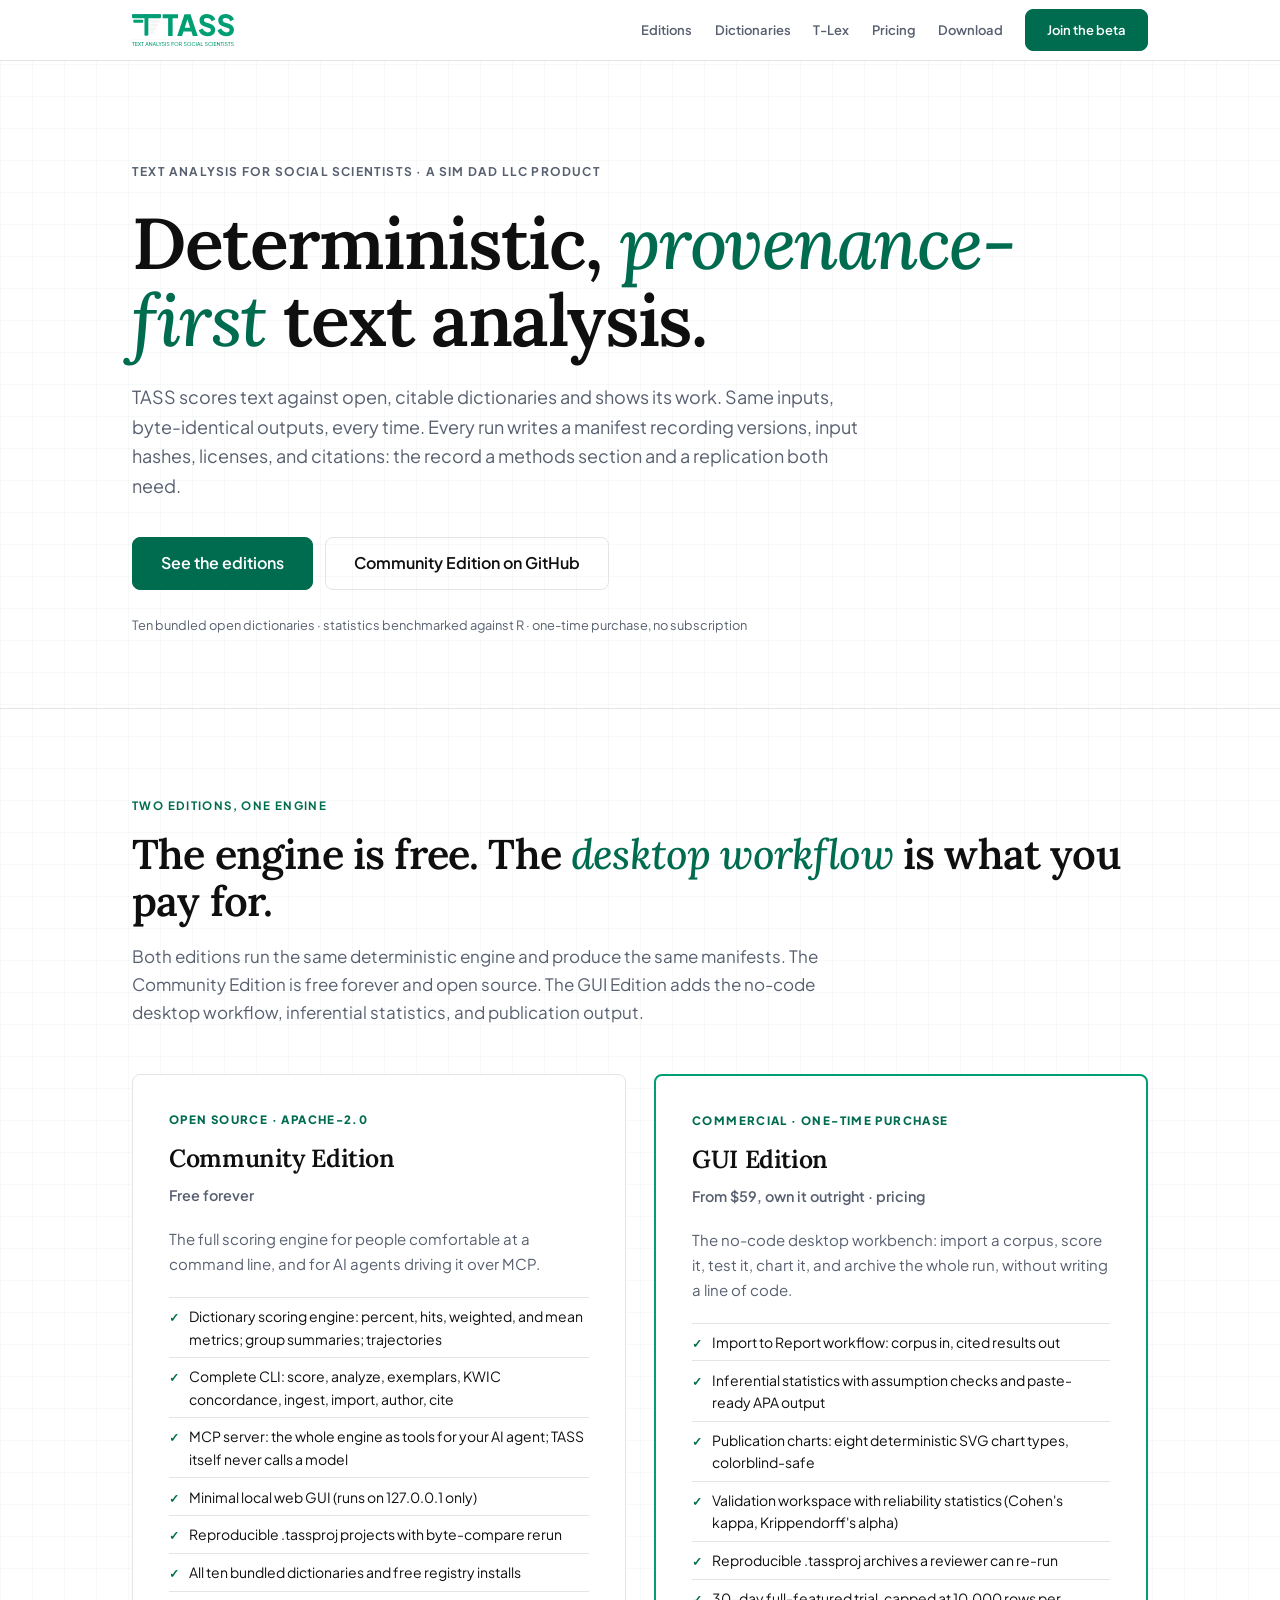
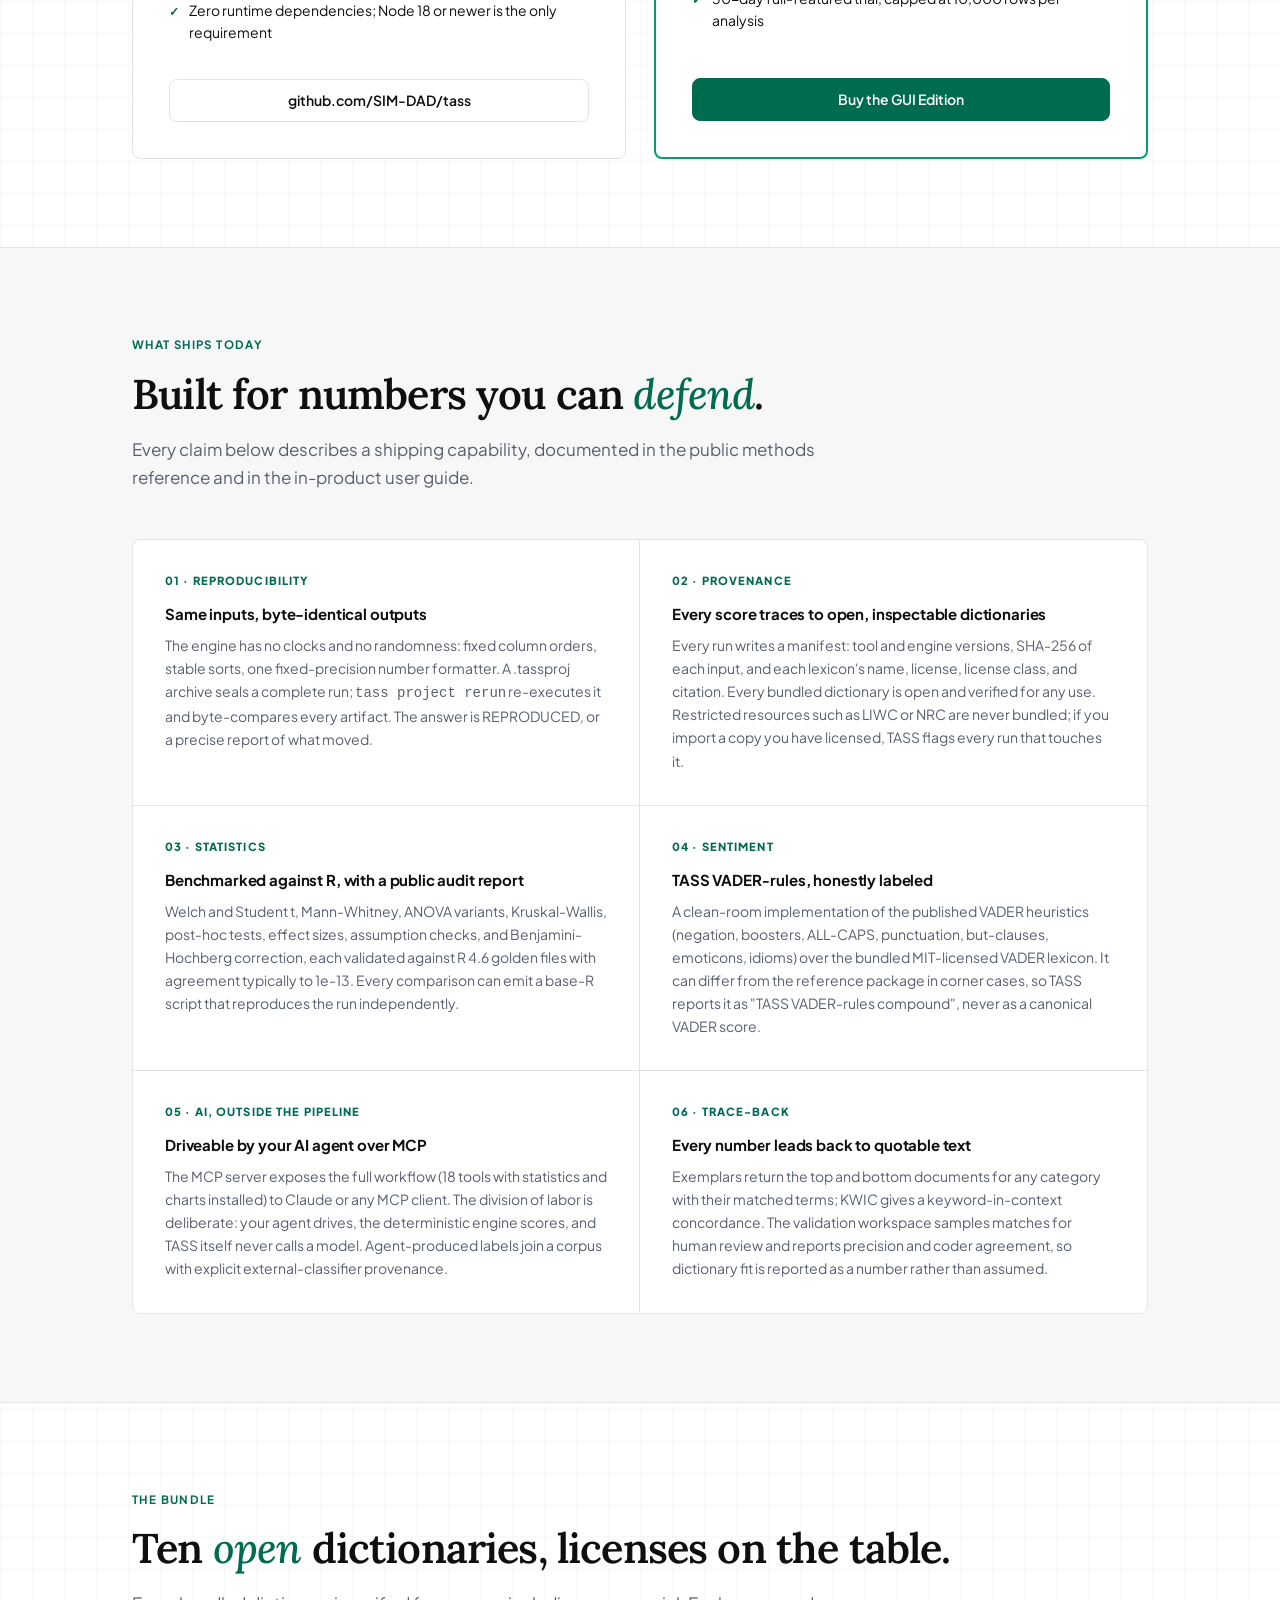
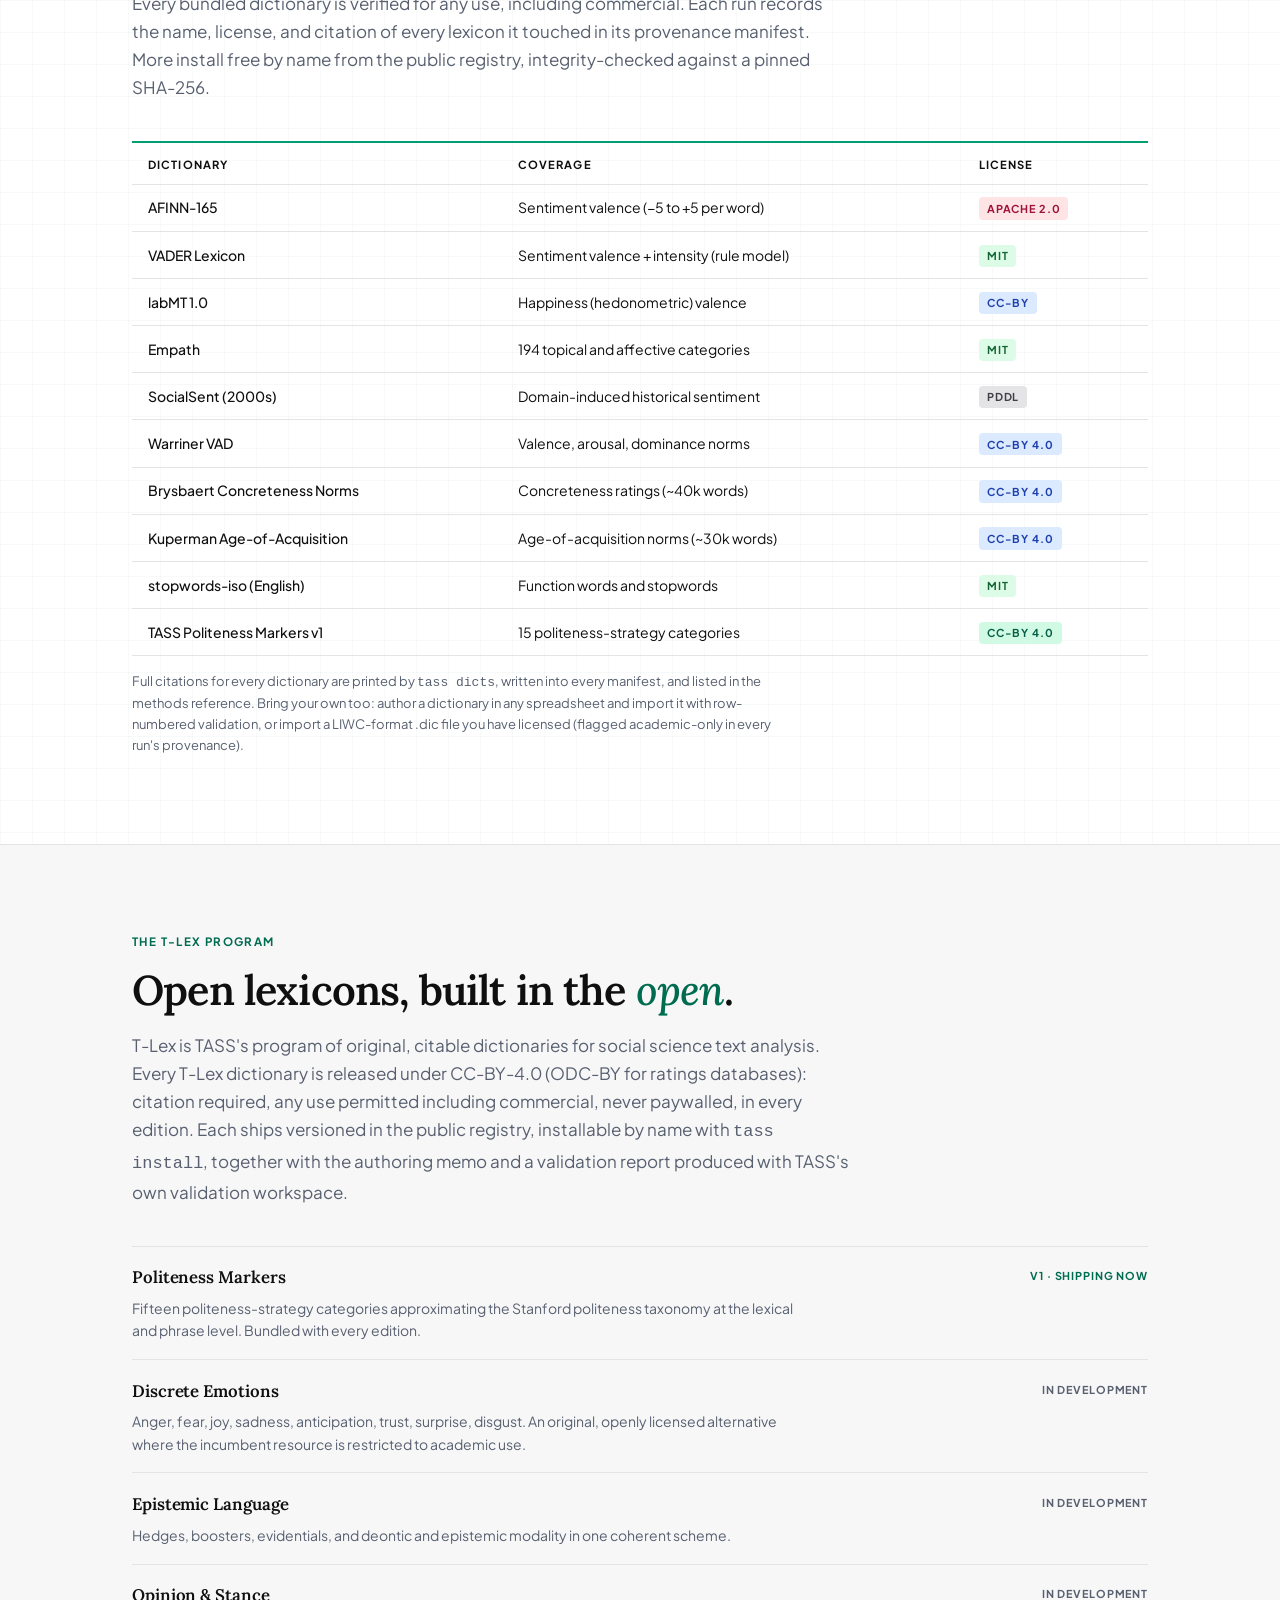
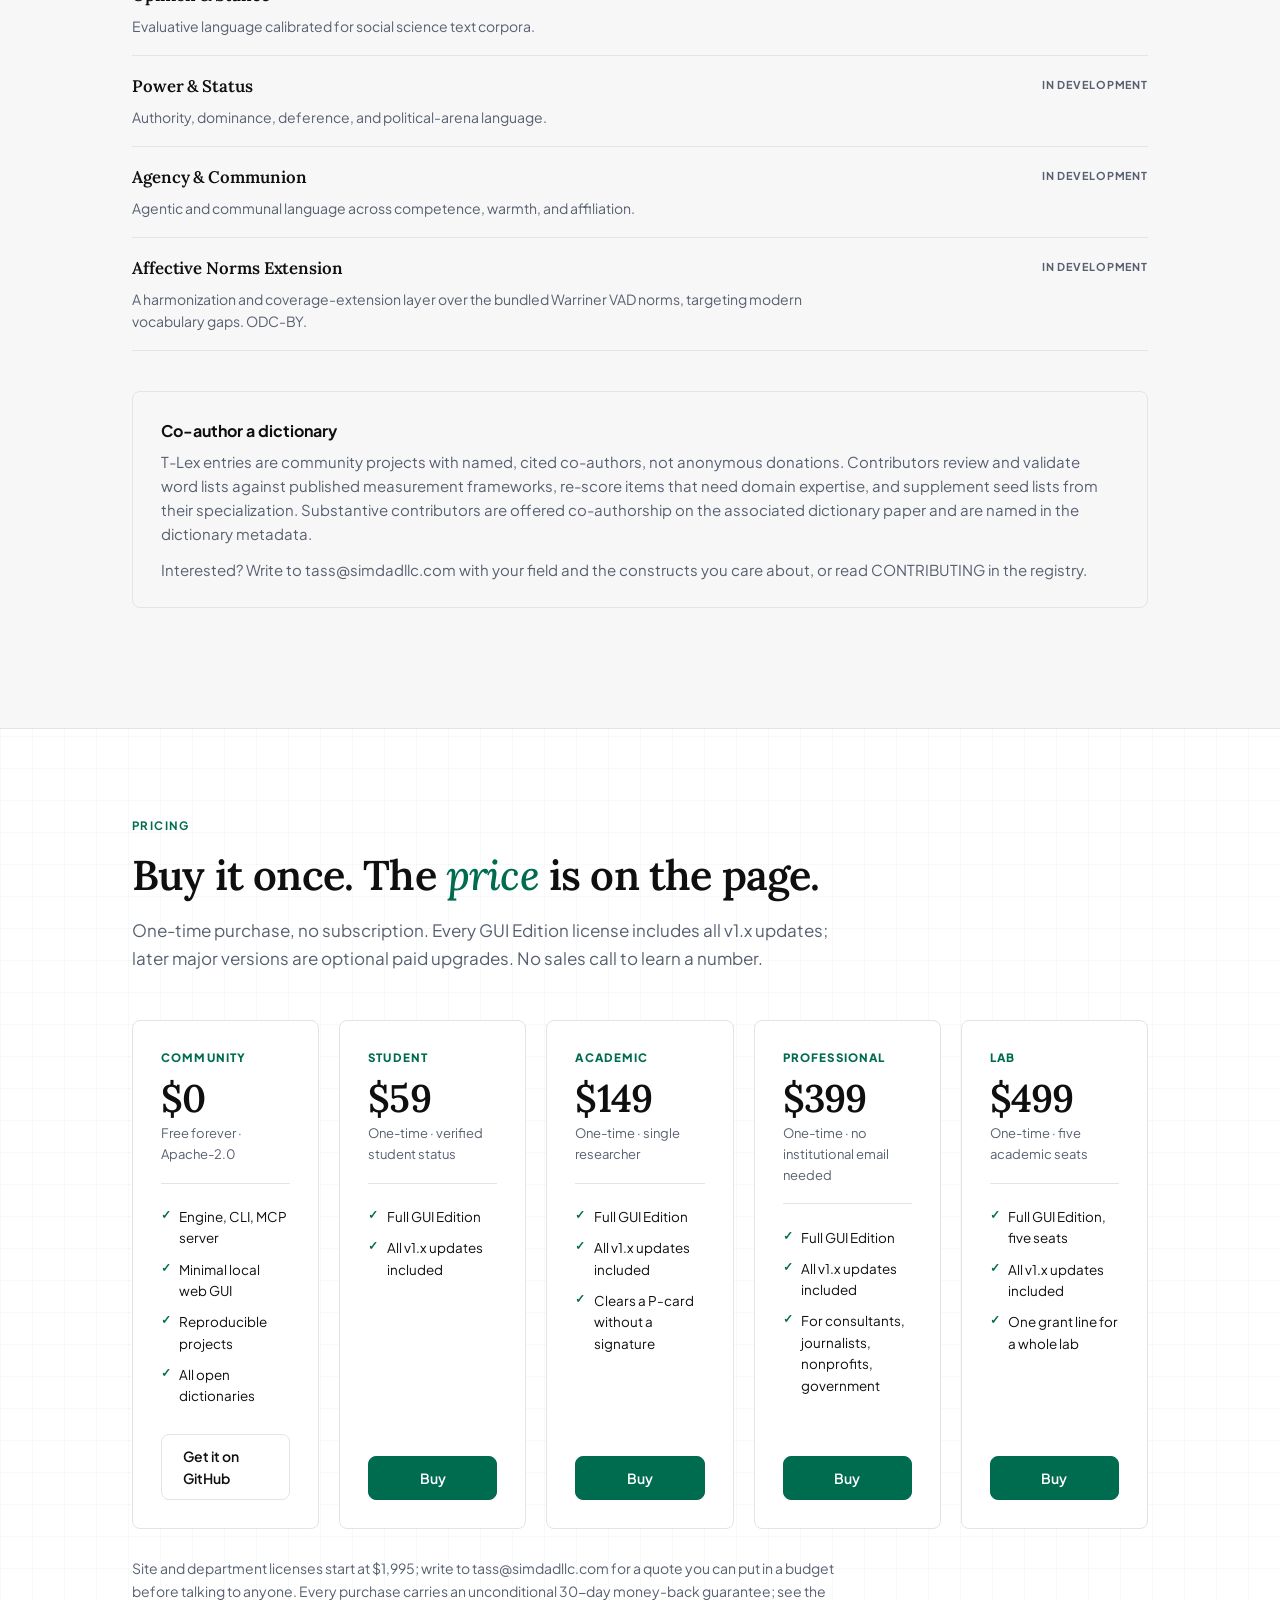
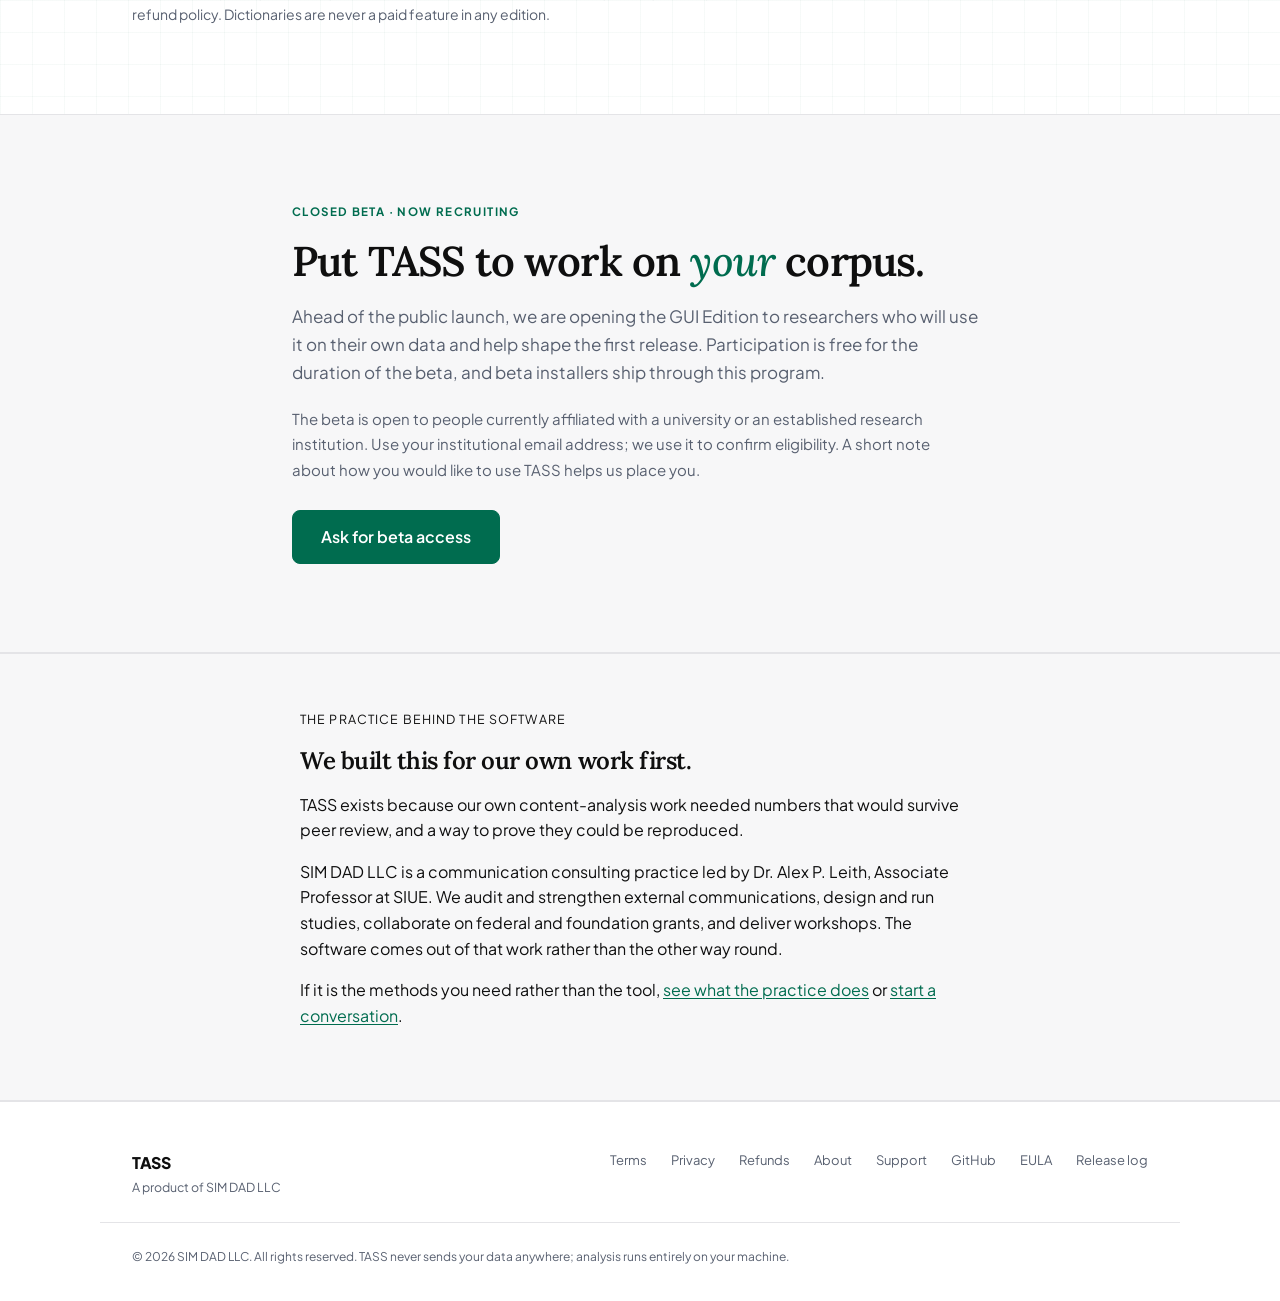
==== index.html @ 0c9df115 "Slop pass: index, about, download, support, site.css Pages touched: index.html, about.html, download" ====
<!DOCTYPE html>
<html lang="en">
<head>
  <meta charset="UTF-8">
  <meta name="viewport" content="width=device-width, initial-scale=1.0">
  <title>TASS · Deterministic text analysis for social scientists</title>
  <meta name="description" content="TASS is deterministic, provenance-first dictionary text analysis for social scientists. Free open-source Community Edition; buy-once GUI Edition with R-benchmarked statistics, publication charts, and reproducible projects.">
  <meta name="author" content="SIM DAD LLC">
  <meta name="theme-color" content="#009E73">
  <link rel="icon" type="image/svg+xml" href="/img/logo.svg">
  <link rel="canonical" href="https://usetass.app/">
  <meta property="og:title" content="TASS · Deterministic text analysis for social scientists">
  <meta property="og:description" content="Dictionary-based text analysis with open lexicons, provenance manifests, R-benchmarked statistics, and reproducible projects. Free Community Edition; buy-once GUI Edition.">
  <meta property="og:type" content="website">
  <meta property="og:image" content="https://usetass.app/img/social-share.png">
  <meta property="og:url" content="https://usetass.app">
  <meta name="twitter:card" content="summary_large_image">
  <meta name="twitter:title" content="TASS · Deterministic text analysis for social scientists">
  <meta name="twitter:description" content="Dictionary-based text analysis with open lexicons, provenance manifests, R-benchmarked statistics, and reproducible projects.">
  <meta name="twitter:image" content="https://usetass.app/img/social-share.png">
  <script type="application/ld+json">
  {
    "@context": "https://schema.org",
    "@type": "SoftwareApplication",
    "name": "TASS",
    "alternateName": "Text Analysis for Social Scientists",
    "description": "Deterministic, provenance-first dictionary-based text analysis. Open-source Community Edition (engine, CLI, MCP server); commercial GUI Edition with inferential statistics, publication charts, and reproducible projects.",
    "url": "https://usetass.app",
    "applicationCategory": "EducationalApplication",
    "operatingSystem": "Windows, macOS, Linux",
    "image": "https://usetass.app/img/social-share.png",
    "publisher": { "@type": "Organization", "name": "SIM DAD LLC", "url": "https://simdadllc.com" }
  }
  </script>
  <link rel="preconnect" href="https://fonts.googleapis.com">
  <link rel="preconnect" href="https://fonts.gstatic.com" crossorigin>
  <link href="https://fonts.googleapis.com/css2?family=Plus+Jakarta+Sans:ital,wght@0,400;0,500;0,600;0,700;0,800;1,400&family=Lora:ital,wght@0,400;0,500;0,600;0,700;1,400;1,500&display=swap" rel="stylesheet">
  <link rel="stylesheet" href="/css/site.css">
</head>
<body>

  <nav class="nav" aria-label="Main">
    <div class="nav-inner">
      <a href="/" class="nav-brand" aria-label="TASS home">
        <picture>
          <source srcset="/img/wordmark-F4F4F5.svg" media="(prefers-color-scheme: dark)">
          <img src="/img/wordmark-2E7D5E.svg" alt="TASS" class="nav-wordmark">
        </picture>
      </a>
      <div class="nav-links">
        <a href="#editions">Editions</a>
        <a href="#dictionaries">Dictionaries</a>
        <a href="#tlex">T-Lex</a>
        <a href="#pricing">Pricing</a>
        <a href="/download/">Download</a>
        <a href="#beta" class="btn btn-primary">Join the beta</a>
      </div>
    </div>
  </nav>

  <!-- HERO -->
  <header class="hero">
    <div class="container">
      <span class="hero-eyebrow">Text Analysis for Social Scientists · A SIM DAD LLC product</span>
      <h1>Deterministic, <span class="hero-accent">provenance-first</span> text analysis.</h1>
      <p class="hero-sub">TASS scores text against open, citable dictionaries and shows its work. Same inputs, byte-identical outputs, every time. Every run writes a manifest recording versions, input hashes, licenses, and citations: the record a methods section and a replication both need.</p>
      <div class="hero-actions">
        <a href="#editions" class="btn btn-primary btn-lg">See the editions</a>
        <a href="https://github.com/SIM-DAD/tass" class="btn btn-ghost btn-lg">Community Edition on GitHub</a>
      </div>
      <p class="hero-meta">Ten bundled open dictionaries · statistics benchmarked against R · one-time purchase, no subscription</p>
    </div>
  </header>

  <!-- EDITIONS -->
  <section class="section" id="editions" aria-labelledby="editions-h">
    <div class="container">
      <span class="eyebrow">Two editions, one engine</span>
      <h2 id="editions-h">The engine is free. The <em>desktop workflow</em> is what you pay for.</h2>
      <p class="section-sub">Both editions run the same deterministic engine and produce the same manifests. The Community Edition is free forever and open source. The GUI Edition adds the no-code desktop workflow, inferential statistics, and publication output.</p>

      <div class="editions-grid">
        <div class="edition-card">
          <span class="edition-kicker">Open source · Apache-2.0</span>
          <h3>Community Edition</h3>
          <p class="edition-price">Free forever</p>
          <p class="blurb">The full scoring engine for people comfortable at a command line, and for AI agents driving it over MCP.</p>
          <ul class="edition-list">
            <li>Dictionary scoring engine: percent, hits, weighted, and mean metrics; group summaries; trajectories</li>
            <li>Complete CLI: score, analyze, exemplars, KWIC concordance, ingest, import, author, cite</li>
            <li>MCP server: the whole engine as tools for your AI agent; TASS itself never calls a model</li>
            <li>Minimal local web GUI (runs on 127.0.0.1 only)</li>
            <li>Reproducible .tassproj projects with byte-compare rerun</li>
            <li>All ten bundled dictionaries and free registry installs</li>
            <li>Zero runtime dependencies; Node 18 or newer is the only requirement</li>
          </ul>
          <a href="https://github.com/SIM-DAD/tass" class="btn btn-ghost btn-full">github.com/SIM-DAD/tass</a>
        </div>

        <div class="edition-card featured">
          <span class="edition-kicker">Commercial · one-time purchase</span>
          <h3>GUI Edition</h3>
          <p class="edition-price">From $59, own it outright · <a href="#pricing">pricing</a></p>
          <p class="blurb">The no-code desktop workbench: import a corpus, score it, test it, chart it, and archive the whole run, without writing a line of code.</p>
          <ul class="edition-list">
            <li>Import to Report workflow: corpus in, cited results out</li>
            <li>Inferential statistics with assumption checks and paste-ready APA output</li>
            <li>Publication charts: eight deterministic SVG chart types, colorblind-safe</li>
            <li>Validation workspace with reliability statistics (Cohen's kappa, Krippendorff's alpha)</li>
            <li>Reproducible .tassproj archives a reviewer can re-run</li>
            <li>30-day full-featured trial, capped at 10,000 rows per analysis</li>
          </ul>
          <a href="/buy/" class="btn btn-primary btn-full">Buy the GUI Edition</a>
        </div>
      </div>
    </div>
  </section>

  <!-- WHAT SHIPS -->
  <section class="section section-alt" aria-labelledby="features-h">
    <div class="container">
      <span class="eyebrow">What ships today</span>
      <h2 id="features-h">Built for numbers you can <em>defend</em>.</h2>
      <p class="section-sub">Every claim below describes a shipping capability, documented in the public <a href="https://github.com/SIM-DAD/tass/blob/main/docs/METHODS.md">methods reference</a> and in the in-product user guide.</p>

      <div class="features-grid">
        <div class="feature-cell">
          <div class="feature-num">01 · Reproducibility</div>
          <h3>Same inputs, byte-identical outputs</h3>
          <p>The engine has no clocks and no randomness: fixed column orders, stable sorts, one fixed-precision number formatter. A .tassproj archive seals a complete run; <code>tass project rerun</code> re-executes it and byte-compares every artifact. The answer is REPRODUCED, or a precise report of what moved.</p>
        </div>
        <div class="feature-cell">
          <div class="feature-num">02 · Provenance</div>
          <h3>Every score traces to open, inspectable dictionaries</h3>
          <p>Every run writes a manifest: tool and engine versions, SHA-256 of each input, and each lexicon's name, license, license class, and citation. Every bundled dictionary is open and verified for any use. Restricted resources such as LIWC or NRC are never bundled; if you import a copy you have licensed, TASS flags every run that touches it.</p>
        </div>
        <div class="feature-cell">
          <div class="feature-num">03 · Statistics</div>
          <h3>Benchmarked against R, with a public audit report</h3>
          <p>Welch and Student t, Mann-Whitney, ANOVA variants, Kruskal-Wallis, post-hoc tests, effect sizes, assumption checks, and Benjamini-Hochberg correction, each validated against R 4.6 golden files with agreement typically to 1e-13. Every comparison can emit a base-R script that reproduces the run independently.</p>
        </div>
        <div class="feature-cell">
          <div class="feature-num">04 · Sentiment</div>
          <h3>TASS VADER-rules, honestly labeled</h3>
          <p>A clean-room implementation of the published VADER heuristics (negation, boosters, ALL-CAPS, punctuation, but-clauses, emoticons, idioms) over the bundled MIT-licensed VADER lexicon. It can differ from the reference package in corner cases, so TASS reports it as "TASS VADER-rules compound", never as a canonical VADER score.</p>
        </div>
        <div class="feature-cell">
          <div class="feature-num">05 · AI, outside the pipeline</div>
          <h3>Driveable by your AI agent over MCP</h3>
          <p>The MCP server exposes the full workflow (18 tools with statistics and charts installed) to Claude or any MCP client. The division of labor is deliberate: your agent drives, the deterministic engine scores, and TASS itself never calls a model. Agent-produced labels join a corpus with explicit external-classifier provenance.</p>
        </div>
        <div class="feature-cell">
          <div class="feature-num">06 · Trace-back</div>
          <h3>Every number leads back to quotable text</h3>
          <p>Exemplars return the top and bottom documents for any category with their matched terms; KWIC gives a keyword-in-context concordance. The validation workspace samples matches for human review and reports precision and coder agreement, so dictionary fit is reported as a number rather than assumed.</p>
        </div>
      </div>
    </div>
  </section>

  <!-- DICTIONARIES -->
  <section class="section" id="dictionaries" aria-labelledby="dict-h">
    <div class="container">
      <span class="eyebrow">The bundle</span>
      <h2 id="dict-h">Ten <em>open</em> dictionaries, licenses on the table.</h2>
      <p class="section-sub">Every bundled dictionary is verified for any use, including commercial. Each run records the name, license, and citation of every lexicon it touched in its provenance manifest. More install free by name from the <a href="https://github.com/SIM-DAD/tass-lexicons">public registry</a>, integrity-checked against a pinned SHA-256.</p>

      <div class="table-wrap" tabindex="0">
        <table class="data-table">
          <caption class="visually-hidden" style="position:absolute;left:-9999px;">Dictionaries bundled with TASS, with coverage and license</caption>
          <thead>
            <tr>
              <th scope="col">Dictionary</th>
              <th scope="col">Coverage</th>
              <th scope="col">License</th>
            </tr>
          </thead>
          <tbody>
            <tr><td>AFINN-165</td><td>Sentiment valence (&minus;5 to +5 per word)</td><td><span class="license-badge license-apache">Apache 2.0</span></td></tr>
            <tr><td>VADER Lexicon</td><td>Sentiment valence + intensity (rule model)</td><td><span class="license-badge license-mit">MIT</span></td></tr>
            <tr><td>labMT 1.0</td><td>Happiness (hedonometric) valence</td><td><span class="license-badge license-ccby">CC-BY</span></td></tr>
            <tr><td>Empath</td><td>194 topical and affective categories</td><td><span class="license-badge license-mit">MIT</span></td></tr>
            <tr><td>SocialSent (2000s)</td><td>Domain-induced historical sentiment</td><td><span class="license-badge license-pddl">PDDL</span></td></tr>
            <tr><td>Warriner VAD</td><td>Valence, arousal, dominance norms</td><td><span class="license-badge license-ccby">CC-BY 4.0</span></td></tr>
            <tr><td>Brysbaert Concreteness Norms</td><td>Concreteness ratings (~40k words)</td><td><span class="license-badge license-ccby">CC-BY 4.0</span></td></tr>
            <tr><td>Kuperman Age-of-Acquisition</td><td>Age-of-acquisition norms (~30k words)</td><td><span class="license-badge license-ccby">CC-BY 4.0</span></td></tr>
            <tr><td>stopwords-iso (English)</td><td>Function words and stopwords</td><td><span class="license-badge license-mit">MIT</span></td></tr>
            <tr><td>TASS Politeness Markers v1</td><td>15 politeness-strategy categories</td><td><span class="license-badge license-tass">CC-BY 4.0</span></td></tr>
          </tbody>
        </table>
      </div>
      <p class="table-note">Full citations for every dictionary are printed by <code>tass dicts</code>, written into every manifest, and listed in the <a href="https://github.com/SIM-DAD/tass/blob/main/docs/METHODS.md">methods reference</a>. Bring your own too: author a dictionary in any spreadsheet and import it with row-numbered validation, or import a LIWC-format .dic file you have licensed (flagged academic-only in every run's provenance).</p>
    </div>
  </section>

  <!-- T-LEX -->
  <section class="section section-alt" id="tlex" aria-labelledby="tlex-h">
    <div class="container">
      <span class="eyebrow">The T-Lex program</span>
      <h2 id="tlex-h">Open lexicons, built in the <em>open</em>.</h2>
      <p class="section-sub">T-Lex is TASS's program of original, citable dictionaries for social science text analysis. Every T-Lex dictionary is released under CC-BY-4.0 (ODC-BY for ratings databases): citation required, any use permitted including commercial, never paywalled, in every edition. Each ships versioned in the public registry, installable by name with <code>tass install</code>, together with the authoring memo and a validation report produced with TASS's own validation workspace.</p>

      <div class="tlex-list">
        <div class="tlex-item">
          <span class="tlex-name">Politeness Markers</span>
          <span class="tlex-status shipping">v1 · shipping now</span>
          <p class="tlex-desc">Fifteen politeness-strategy categories approximating the Stanford politeness taxonomy at the lexical and phrase level. Bundled with every edition.</p>
        </div>
        <div class="tlex-item">
          <span class="tlex-name">Discrete Emotions</span>
          <span class="tlex-status">In development</span>
          <p class="tlex-desc">Anger, fear, joy, sadness, anticipation, trust, surprise, disgust. An original, openly licensed alternative where the incumbent resource is restricted to academic use.</p>
        </div>
        <div class="tlex-item">
          <span class="tlex-name">Epistemic Language</span>
          <span class="tlex-status">In development</span>
          <p class="tlex-desc">Hedges, boosters, evidentials, and deontic and epistemic modality in one coherent scheme.</p>
        </div>
        <div class="tlex-item">
          <span class="tlex-name">Opinion &amp; Stance</span>
          <span class="tlex-status">In development</span>
          <p class="tlex-desc">Evaluative language calibrated for social science text corpora.</p>
        </div>
        <div class="tlex-item">
          <span class="tlex-name">Power &amp; Status</span>
          <span class="tlex-status">In development</span>
          <p class="tlex-desc">Authority, dominance, deference, and political-arena language.</p>
        </div>
        <div class="tlex-item">
          <span class="tlex-name">Agency &amp; Communion</span>
          <span class="tlex-status">In development</span>
          <p class="tlex-desc">Agentic and communal language across competence, warmth, and affiliation.</p>
        </div>
        <div class="tlex-item">
          <span class="tlex-name">Affective Norms Extension</span>
          <span class="tlex-status">In development</span>
          <p class="tlex-desc">A harmonization and coverage-extension layer over the bundled Warriner VAD norms, targeting modern vocabulary gaps. ODC-BY.</p>
        </div>
      </div>

      <div class="callout" style="margin-top:2.5rem;">
        <h3>Co-author a dictionary</h3>
        <p>T-Lex entries are community projects with named, cited co-authors, not anonymous donations. Contributors review and validate word lists against published measurement frameworks, re-score items that need domain expertise, and supplement seed lists from their specialization. Substantive contributors are offered co-authorship on the associated dictionary paper and are named in the dictionary metadata.</p>
        <p>Interested? Write to <a href="mailto:tass@simdadllc.com?subject=T-Lex%20collaboration">tass@simdadllc.com</a> with your field and the constructs you care about, or read <a href="https://github.com/SIM-DAD/tass-lexicons">CONTRIBUTING in the registry</a>.</p>
      </div>
    </div>
  </section>

  <!-- PRICING -->
  <section class="section" id="pricing" aria-labelledby="pricing-h">
    <div class="container">
      <span class="eyebrow">Pricing</span>
      <h2 id="pricing-h">Buy it once. The <em>price</em> is on the page.</h2>
      <p class="section-sub">One-time purchase, no subscription. Every GUI Edition license includes all v1.x updates; later major versions are optional paid upgrades. No sales call to learn a number.</p>

      <div class="pricing-grid">
        <div class="pricing-card">
          <div class="tier">Community</div>
          <div class="price">$0</div>
          <div class="meta">Free forever · Apache-2.0</div>
          <ul>
            <li>Engine, CLI, MCP server</li>
            <li>Minimal local web GUI</li>
            <li>Reproducible projects</li>
            <li>All open dictionaries</li>
          </ul>
          <a href="https://github.com/SIM-DAD/tass" class="btn btn-ghost btn-full">Get it on GitHub</a>
        </div>
        <div class="pricing-card">
          <div class="tier">Student</div>
          <div class="price">$59</div>
          <div class="meta">One-time · verified student status</div>
          <ul>
            <li>Full GUI Edition</li>
            <li>All v1.x updates included</li>
          </ul>
          <a href="/buy/" class="btn btn-primary btn-full">Buy</a>
        </div>
        <div class="pricing-card">
          <div class="tier">Academic</div>
          <div class="price">$149</div>
          <div class="meta">One-time · single researcher</div>
          <ul>
            <li>Full GUI Edition</li>
            <li>All v1.x updates included</li>
            <li>Clears a P-card without a signature</li>
          </ul>
          <a href="/buy/" class="btn btn-primary btn-full">Buy</a>
        </div>
        <div class="pricing-card">
          <div class="tier">Professional</div>
          <div class="price">$399</div>
          <div class="meta">One-time · no institutional email needed</div>
          <ul>
            <li>Full GUI Edition</li>
            <li>All v1.x updates included</li>
            <li>For consultants, journalists, nonprofits, government</li>
          </ul>
          <a href="/buy/" class="btn btn-primary btn-full">Buy</a>
        </div>
        <div class="pricing-card">
          <div class="tier">Lab</div>
          <div class="price">$499</div>
          <div class="meta">One-time · five academic seats</div>
          <ul>
            <li>Full GUI Edition, five seats</li>
            <li>All v1.x updates included</li>
            <li>One grant line for a whole lab</li>
          </ul>
          <a href="/buy/" class="btn btn-primary btn-full">Buy</a>
        </div>
      </div>

      <p class="pricing-fine">Site and department licenses start at $1,995; write to <a href="mailto:tass@simdadllc.com?subject=TASS%20site%20license">tass@simdadllc.com</a> for a quote you can put in a budget before talking to anyone. Every purchase carries an unconditional 30-day money-back guarantee; see the <a href="/refunds.html">refund policy</a>. Dictionaries are never a paid feature in any edition.</p>
    </div>
  </section>

  <!-- BETA -->
  <section class="section section-alt" id="beta" aria-labelledby="beta-h">
    <div class="container-narrow">
      <span class="eyebrow">Closed beta · now recruiting</span>
      <h2 id="beta-h">Put TASS to work on <em>your</em> corpus.</h2>
      <p class="section-sub" style="margin-bottom:1.25rem;">Ahead of the public launch, we are opening the GUI Edition to researchers who will use it on their own data and help shape the first release. Participation is free for the duration of the beta, and beta installers ship through this program.</p>
      <p style="font-size:0.9375rem;color:var(--muted);line-height:1.7;max-width:62ch;margin-bottom:1.75rem;">The beta is open to people currently affiliated with a university or an established research institution. Use your institutional email address; we use it to confirm eligibility. A short note about how you would like to use TASS helps us place you.</p>
      <a class="btn btn-primary btn-lg" href="/beta/">Ask for beta access</a>
    </div>
  </section>

  <!-- FOOTER -->
  
  <!-- The practice behind the product. -->
  <section class="practice" aria-labelledby="practice-h">
    <div class="practice-inner">
      <p class="practice-eyebrow">The practice behind the software</p>
      <h2 id="practice-h">We built this for our own work first.</h2>
      <p>TASS exists because our own content-analysis work needed numbers that would survive peer review, and a way to prove they could be reproduced.</p>
      <p>SIM DAD LLC is a communication consulting practice led by Dr. Alex P. Leith,
         Associate Professor at SIUE. We audit and strengthen external communications,
         design and run studies, collaborate on federal and foundation grants, and
         deliver workshops. The software comes out of that work rather than the other
         way round.</p>
      <p class="practice-cta">
        If it is the methods you need rather than the tool,
        <a href="https://simdadllc.com#services">see what the practice does</a>
        or <a href="mailto:hello@simdadllc.com">start a conversation</a>.
      </p>
    </div>
  </section>

<footer class="footer">
    <div class="footer-inner">
      <div>
        <div class="footer-brand">TASS</div>
        <div class="footer-sub">A product of SIM DAD LLC</div>
      </div>
      <nav class="footer-links" aria-label="Footer">
        <a href="/terms.html">Terms</a>
        <a href="/privacy.html">Privacy</a>
        <a href="/refunds.html">Refunds</a>
        <a href="/about.html">About</a>
        <a href="/support/">Support</a>
        <a href="https://github.com/SIM-DAD/tass">GitHub</a>
        <a href="/eula.html">EULA</a>
        <a href="/changelog.html">Release log</a>
      </nav>
    </div>
    <p class="footer-copy">&copy; 2026 SIM DAD LLC. All rights reserved. TASS never sends your data anywhere; analysis runs entirely on your machine.</p>
  </footer>

  <!-- First-party, cookie-free page counter (aggregate daily counts only; no cookies, no IP stored, honors Do Not Track) -->
  <script>
    (function () {
      try {
        if (navigator.doNotTrack === "1" || window.doNotTrack === "1") return;
        if (!navigator.sendBeacon) return;
        navigator.sendBeacon("https://simdad-hits.ap-493.workers.dev/hit",
          JSON.stringify({ site: "tass", path: location.pathname }));
      } catch (e) {}
    })();
  </script>
</body>
</html>
---- css/site.css ----
/* TASS site stylesheet (2026-07 rewrite). Shared by every page. */

*, *::before, *::after { box-sizing: border-box; margin: 0; padding: 0; }

/* ── TOKENS ─────────────────────────────────────────────────────── */
:root {
  --accent:      #009E73;  /* brand green: large display text, borders, decoration */
  --accent-ink:  #006C4F;  /* accent for small text and button fills: 6.3:1 on white, the 5:1 house floor with margin */
  --accent-deep: #006C4F;
  --btn-fg:      #FFFFFF;
  --text:        #0F0F0F;
  --muted:       #586070;
  --bg:          #FFFFFF;
  --surface:     #F7F7F8;
  --border:      #E4E4E7;
  --font:        'Plus Jakarta Sans', -apple-system, BlinkMacSystemFont, sans-serif;
  --font-display:'Lora', 'Source Serif Pro', 'Iowan Old Style', Georgia, serif;
  --max-w:       1080px;
  --radius:      8px;
}

@media (prefers-color-scheme: dark) {
  :root {
    --accent-ink:  #34D399;
    --accent-deep: #6EE7B7;
    --btn-fg:      #06251A;
    --text:        #F4F4F5;
    --muted:       #A1A1AA;
    --bg:          #09090B;
    --surface:     #111113;
    --border:      #27272A;
  }
}

/* ── BASE ───────────────────────────────────────────────────────── */
html { scroll-behavior: smooth; }
body {
  font-family: var(--font);
  color: var(--text);
  line-height: 1.6;
  -webkit-font-smoothing: antialiased;
  background-color: var(--bg);
  background-image:
    linear-gradient(rgba(46, 125, 94, 0.04) 1px, transparent 1px),
    linear-gradient(90deg, rgba(46, 125, 94, 0.04) 1px, transparent 1px);
  background-size: 32px 32px, 32px 32px;
  background-repeat: repeat;
}
img, video { max-width: 100%; display: block; }
a { color: inherit; text-decoration: none; }
main a:not(.btn), .prose a { color: var(--accent-ink); border-bottom: 1px solid var(--border); }
main a:not(.btn):hover, .prose a:hover { border-color: var(--accent-ink); }
:focus-visible { outline: 2px solid var(--accent-ink); outline-offset: 3px; border-radius: 3px; }

.container { max-width: var(--max-w); margin: 0 auto; padding: 0 2rem; }
.container-narrow { max-width: 760px; margin: 0 auto; padding: 0 2rem; }

/* ── NAV ────────────────────────────────────────────────────────── */
.nav { position: sticky; top: 0; z-index: 100; background: var(--bg); border-bottom: 1px solid var(--border); }
.nav-inner {
  max-width: var(--max-w); margin: 0 auto; padding: 0 2rem;
  height: 60px; display: flex; align-items: center; justify-content: space-between; gap: 1rem;
}
.nav-brand { display: flex; align-items: center; flex-shrink: 0; }
.nav-wordmark { height: 32px; width: auto; display: block; }
.nav-links { display: flex; align-items: center; gap: 1.4rem; flex-wrap: wrap; }
.nav-links a { font-size: 0.8125rem; font-weight: 600; color: var(--muted); }
.nav-links a:hover { color: var(--text); }
.nav-links .btn { color: var(--btn-fg); }

/* ── BUTTONS ────────────────────────────────────────────────────── */
.btn {
  display: inline-flex; align-items: center; justify-content: center; gap: 0.3rem;
  padding: 0.6rem 1.3rem; border-radius: var(--radius);
  font-family: var(--font); font-size: 0.875rem; font-weight: 600;
  cursor: pointer; border: 1.5px solid transparent; transition: all 0.15s; text-decoration: none;
}
.btn-primary { background: var(--accent-ink); color: var(--btn-fg); border-color: var(--accent-ink); }
.btn-primary:hover { background: var(--accent-deep); border-color: var(--accent-deep); }
.btn-ghost { background: transparent; color: var(--text); border-color: var(--border); }
.btn-ghost:hover { border-color: var(--accent-ink); color: var(--accent-ink); }
.btn-lg { padding: 0.8rem 1.75rem; font-size: 1rem; }
.btn-full { width: 100%; }

/* ── HERO ───────────────────────────────────────────────────────── */
.hero { padding: 6rem 0 4.5rem; border-bottom: 1px solid var(--border); }
.hero-eyebrow {
  display: inline-block; font-size: 0.75rem; font-weight: 700;
  text-transform: uppercase; letter-spacing: 0.1em; color: var(--muted); margin-bottom: 1.5rem;
}
.hero h1 {
  font-family: var(--font-display);
  font-size: clamp(2.6rem, 6vw, 4.5rem); font-weight: 600;
  line-height: 1.06; letter-spacing: -0.02em; max-width: 20ch; margin-bottom: 1.5rem;
}
.hero-accent { color: var(--accent-ink); font-style: italic; font-weight: 500; }
.hero-sub {
  font-size: 1.125rem; color: var(--muted); max-width: 56ch;
  line-height: 1.65; margin-bottom: 2.25rem;
}
.hero-actions { display: flex; align-items: center; gap: 0.75rem; flex-wrap: wrap; }
.hero-meta { margin-top: 1.6rem; font-size: 0.8rem; color: var(--muted); }

@keyframes fadeUp { from { opacity: 0; transform: translateY(14px); } to { opacity: 1; transform: translateY(0); } }
.hero-eyebrow, .hero h1, .hero-sub, .hero-actions, .hero-meta {
  animation: fadeUp 0.75s cubic-bezier(0.2, 0.65, 0.3, 1) backwards;
}
.hero h1 { animation-delay: 0.12s; }
.hero-sub { animation-delay: 0.28s; }
.hero-actions { animation-delay: 0.42s; }
.hero-meta { animation-delay: 0.54s; }
@media (prefers-reduced-motion: reduce) {
  .hero-eyebrow, .hero h1, .hero-sub, .hero-actions, .hero-meta { animation: none; }
}

/* ── SECTIONS ───────────────────────────────────────────────────── */
.section { padding: 5.5rem 0; border-bottom: 1px solid var(--border); }
.section-alt { background: var(--surface); }
.eyebrow {
  display: block; font-size: 0.72rem; font-weight: 700;
  text-transform: uppercase; letter-spacing: 0.12em; color: var(--accent-ink); margin-bottom: 1rem;
}
h2 {
  font-family: var(--font-display);
  font-size: clamp(1.8rem, 3.6vw, 2.6rem); font-weight: 600;
  line-height: 1.12; letter-spacing: -0.02em; margin-bottom: 1.1rem;
}
h2 em { font-style: italic; color: var(--accent-ink); font-weight: 500; }
.section-sub { font-size: 1.0625rem; color: var(--muted); max-width: 60ch; line-height: 1.65; }

/* ── EDITION CARDS ──────────────────────────────────────────────── */
.editions-grid { display: grid; grid-template-columns: 1fr 1fr; gap: 1.75rem; margin-top: 3rem; }
.edition-card {
  border: 1px solid var(--border); border-radius: var(--radius);
  padding: 2.25rem; background: var(--bg); display: flex; flex-direction: column;
}
.edition-card.featured { border-color: var(--accent); border-width: 2px; }
.edition-kicker { font-size: 0.72rem; font-weight: 800; text-transform: uppercase; letter-spacing: 0.12em; color: var(--accent-ink); margin-bottom: 0.6rem; }
.edition-card h3 { font-family: var(--font-display); font-size: 1.55rem; font-weight: 600; letter-spacing: -0.015em; margin-bottom: 0.35rem; }
.edition-price { font-size: 0.9rem; font-weight: 600; color: var(--muted); margin-bottom: 1.25rem; }
.edition-card p.blurb { font-size: 0.9375rem; color: var(--muted); line-height: 1.65; margin-bottom: 1.25rem; }
.edition-list { list-style: none; margin-bottom: 1.75rem; flex: 1; }
.edition-list li {
  font-size: 0.875rem; color: var(--text); padding: 0.45rem 0;
  border-top: 1px solid var(--border); display: flex; align-items: baseline; gap: 0.6rem;
}
.edition-list li::before { content: '\2713'; color: var(--accent-ink); font-size: 0.75rem; font-weight: 800; flex-shrink: 0; }

/* ── FEATURES GRID ──────────────────────────────────────────────── */
.features-grid {
  display: grid; grid-template-columns: 1fr 1fr; margin-top: 3rem;
  border: 1px solid var(--border); border-radius: var(--radius); overflow: hidden; background: var(--bg);
}
.feature-cell { padding: 2rem; border-right: 1px solid var(--border); border-bottom: 1px solid var(--border); }
.feature-cell:nth-child(even) { border-right: none; }
.feature-cell:nth-last-child(-n+2) { border-bottom: none; }
.feature-num { font-size: 0.7rem; font-weight: 800; color: var(--accent-ink); text-transform: uppercase; letter-spacing: 0.1em; margin-bottom: 0.75rem; }
.feature-cell h3 { font-size: 0.9375rem; font-weight: 700; margin-bottom: 0.5rem; letter-spacing: -0.01em; }
.feature-cell p { font-size: 0.875rem; color: var(--muted); line-height: 1.65; }

/* ── TABLES ─────────────────────────────────────────────────────── */
.table-wrap {
  overflow-x: auto; margin-top: 2.5rem;
  border-top: 2px solid var(--accent); border-bottom: 1px solid var(--border);
}
.data-table { width: 100%; border-collapse: collapse; font-size: 0.875rem; }
.data-table th {
  padding: 0.8rem 1rem 0.6rem; text-align: left;
  font-weight: 700; font-size: 0.7rem; text-transform: uppercase; letter-spacing: 0.1em;
  border-bottom: 1px solid var(--border); color: var(--text);
}
.data-table td { padding: 0.7rem 1rem; border-bottom: 1px solid var(--border); color: var(--text); }
.data-table tr:last-child td { border-bottom: none; }
.data-table td:first-child { color: var(--text); font-weight: 500; }
.table-note { font-size: 0.8125rem; color: var(--muted); margin-top: 0.9rem; max-width: 64ch; line-height: 1.6; }

.license-badge {
  display: inline-block; font-size: 0.68rem; font-weight: 700; padding: 0.15rem 0.5rem;
  border-radius: 4px; text-transform: uppercase; letter-spacing: 0.08em; white-space: nowrap;
}
.license-mit    { background: #DCFCE7; color: #166534; }
.license-ccby   { background: #DBEAFE; color: #1E40AF; }
.license-apache { background: #FFE4E6; color: #9F1239; }
.license-pddl   { background: #E4E4E7; color: #3F3F46; }
.license-tass   { background: #D1FAE5; color: #065F46; }
@media (prefers-color-scheme: dark) {
  .license-mit    { background: #14532D; color: #86EFAC; }
  .license-ccby   { background: #1E3A5F; color: #93C5FD; }
  .license-apache { background: #4C0519; color: #FDA4AF; }
  .license-pddl   { background: #27272A; color: #D4D4D8; }
  .license-tass   { background: #04231A; color: #6FC19A; }
}

/* ── T-LEX LIST ─────────────────────────────────────────────────── */
.tlex-list { margin-top: 2.5rem; border-top: 1px solid var(--border); }
.tlex-item {
  padding: 1.1rem 0; border-bottom: 1px solid var(--border);
  display: grid; grid-template-columns: 1fr 10rem; gap: 0.35rem 1rem; align-items: baseline;
}
.tlex-name { font-family: var(--font-display); font-size: 1.05rem; font-weight: 600; letter-spacing: -0.005em; }
.tlex-status {
  grid-column: 2; grid-row: 1; text-align: right;
  font-size: 0.68rem; font-weight: 700; color: var(--muted);
  letter-spacing: 0.08em; text-transform: uppercase; align-self: start; padding-top: 0.2rem;
}
.tlex-status.shipping { color: var(--accent-ink); }
.tlex-desc { grid-column: 1 / -1; font-size: 0.875rem; color: var(--muted); line-height: 1.6; max-width: 68ch; }

/* ── PRICING ────────────────────────────────────────────────────── */
.pricing-grid { display: grid; grid-template-columns: repeat(auto-fit, minmax(184px, 1fr)); gap: 1.25rem; margin-top: 3rem; }
.pricing-card {
  background: var(--bg); border: 1px solid var(--border); border-radius: var(--radius);
  padding: 1.75rem; display: flex; flex-direction: column;
}
.pricing-card .tier { font-size: 0.72rem; font-weight: 800; text-transform: uppercase; letter-spacing: 0.1em; color: var(--accent-ink); margin-bottom: 0.75rem; }
.pricing-card .price { font-family: var(--font-display); font-size: 2.4rem; font-weight: 600; letter-spacing: -0.02em; line-height: 1; margin-bottom: 0.35rem; }
.pricing-card .price span { font-family: var(--font); font-size: 0.9rem; font-weight: 500; color: var(--muted); }
.pricing-card .meta { font-size: 0.8125rem; color: var(--muted); margin-bottom: 1.1rem; padding-bottom: 1.1rem; border-bottom: 1px solid var(--border); }
.pricing-card ul { list-style: none; margin-bottom: 1.4rem; flex: 1; }
.pricing-card li { font-size: 0.84rem; color: var(--text); padding: 0.3rem 0 0.3rem 1.15rem; position: relative; }
.pricing-card li::before { content: '\2713'; position: absolute; left: 0; color: var(--accent-ink); font-weight: 700; font-size: 0.72rem; }
.pricing-fine { font-size: 0.875rem; color: var(--muted); margin-top: 1.75rem; max-width: 72ch; line-height: 1.65; }

/* ── PROSE PAGES (legal, about, support) ───────────────────────── */
.page { padding: 4rem 0 6rem; }
.page-eyebrow { font-size: 0.75rem; font-weight: 700; text-transform: uppercase; letter-spacing: 0.1em; color: var(--accent-ink); margin-bottom: 1rem; display: block; }
.page-title { font-family: var(--font-display); font-size: 2.4rem; font-weight: 600; letter-spacing: -0.02em; line-height: 1.12; margin-bottom: 0.5rem; }
.page-meta { font-size: 0.875rem; color: var(--muted); margin-bottom: 3rem; padding-bottom: 2rem; border-bottom: 1px solid var(--border); }
.prose h2 { font-family: var(--font); font-size: 1.05rem; font-weight: 700; letter-spacing: 0; margin: 2.4rem 0 0.75rem; }
.prose h3 { font-size: 0.9375rem; font-weight: 700; margin: 1.75rem 0 0.5rem; }
.prose p { margin-bottom: 1rem; font-size: 0.9375rem; color: var(--text); line-height: 1.7; }
.prose ul, .prose ol { margin: 0.5rem 0 1rem 1.5rem; }
.prose li { font-size: 0.9375rem; color: var(--text); margin-bottom: 0.35rem; line-height: 1.65; }
.prose .caps { font-size: 0.875rem; }
.prose table { width: 100%; border-collapse: collapse; margin: 1rem 0 1.5rem; font-size: 0.875rem; }
.prose th { text-align: left; font-weight: 600; padding: 0.5rem 0.75rem; background: var(--surface); border-bottom: 1px solid var(--border); }
.prose td { padding: 0.5rem 0.75rem; border-bottom: 1px solid var(--border); color: var(--text); }
.prose tr:last-child td { border-bottom: none; }

.callout {
  background: var(--surface); border: 1px solid var(--border); border-radius: var(--radius);
  padding: 1.6rem 1.75rem; margin: 2rem 0;
}
.callout h3 { font-size: 1rem; font-weight: 700; margin-bottom: 0.4rem; }
.callout p { font-size: 0.9375rem; color: var(--muted); margin-bottom: 0.75rem; }
.callout p:last-child { margin-bottom: 0; }

.faq-item { border-bottom: 1px solid var(--border); padding: 1.4rem 0; }
.faq-item:first-of-type { border-top: 1px solid var(--border); }
.faq-q { font-size: 0.9375rem; font-weight: 700; margin-bottom: 0.5rem; color: var(--text); }
.faq-a { font-size: 0.9375rem; color: var(--muted); max-width: 72ch; line-height: 1.65; margin: 0; }

/* ── FOOTER ─────────────────────────────────────────────────────── */
.footer { padding: 3rem 0 2.5rem; border-top: 1px solid var(--border); background: var(--bg); }
.footer-inner {
  max-width: var(--max-w); margin: 0 auto; padding: 0 2rem;
  display: flex; align-items: flex-start; justify-content: space-between; flex-wrap: wrap; gap: 1.5rem;
}
.footer-brand { font-weight: 800; font-size: 1rem; letter-spacing: -0.02em; }
.footer-sub { font-size: 0.775rem; color: var(--muted); margin-top: 2px; }
.footer-links { display: flex; gap: 1.5rem; align-items: center; flex-wrap: wrap; }
.footer-links a { font-size: 0.8125rem; color: var(--muted); transition: color 0.15s; }
.footer-links a:hover { color: var(--text); }
.footer-copy {
  max-width: var(--max-w); margin: 1.5rem auto 0;
  padding: 1.5rem 2rem 0; border-top: 1px solid var(--border);
  font-size: 0.75rem; color: var(--muted);
}

/* ── RESPONSIVE ─────────────────────────────────────────────────── */
@media (max-width: 900px) {
  .editions-grid { grid-template-columns: 1fr; }
}
@media (max-width: 768px) {
  .hero { padding: 4.5rem 0 3.5rem; }
  .section { padding: 4rem 0; }
  .features-grid { grid-template-columns: 1fr; }
  .feature-cell { border-right: none; }
  .feature-cell:nth-last-child(-n+2) { border-bottom: 1px solid var(--border); }
  .feature-cell:last-child { border-bottom: none; }
  .nav-links { gap: 0.9rem; }
  .nav-links a:not(.btn) { display: none; }
  .tlex-item { grid-template-columns: 1fr; }
  .tlex-status { grid-column: 1; grid-row: auto; text-align: left; padding-top: 0; }
}
@media (max-width: 480px) {
  .hero-actions .btn { width: 100%; }
}

    /* The practice behind the product. Quiet by design: it should read as provenance,
       not as an advertisement interrupting the product page. */
    .practice { background: var(--surface); border-top: 1px solid var(--border);
                border-bottom: 1px solid var(--border); padding: 3.5rem 1.25rem; }
    .practice-inner { max-width: 680px; margin: 0 auto; }
    .practice-eyebrow { font-size: .78rem; letter-spacing: .09em; text-transform: uppercase;
                        color: var(--muted); margin: 0 0 .6rem; }
    .practice h2 { font-size: 1.5rem; line-height: 1.25; margin: 0 0 1rem; }
    .practice p { color: var(--text); margin: 0 0 1rem; }
    .practice-cta { color: var(--muted); }
    .practice-cta a { color: var(--accent-ink); text-decoration: underline; text-underline-offset: 2px; }
    .practice-cta a:hover { text-decoration-thickness: 2px; }
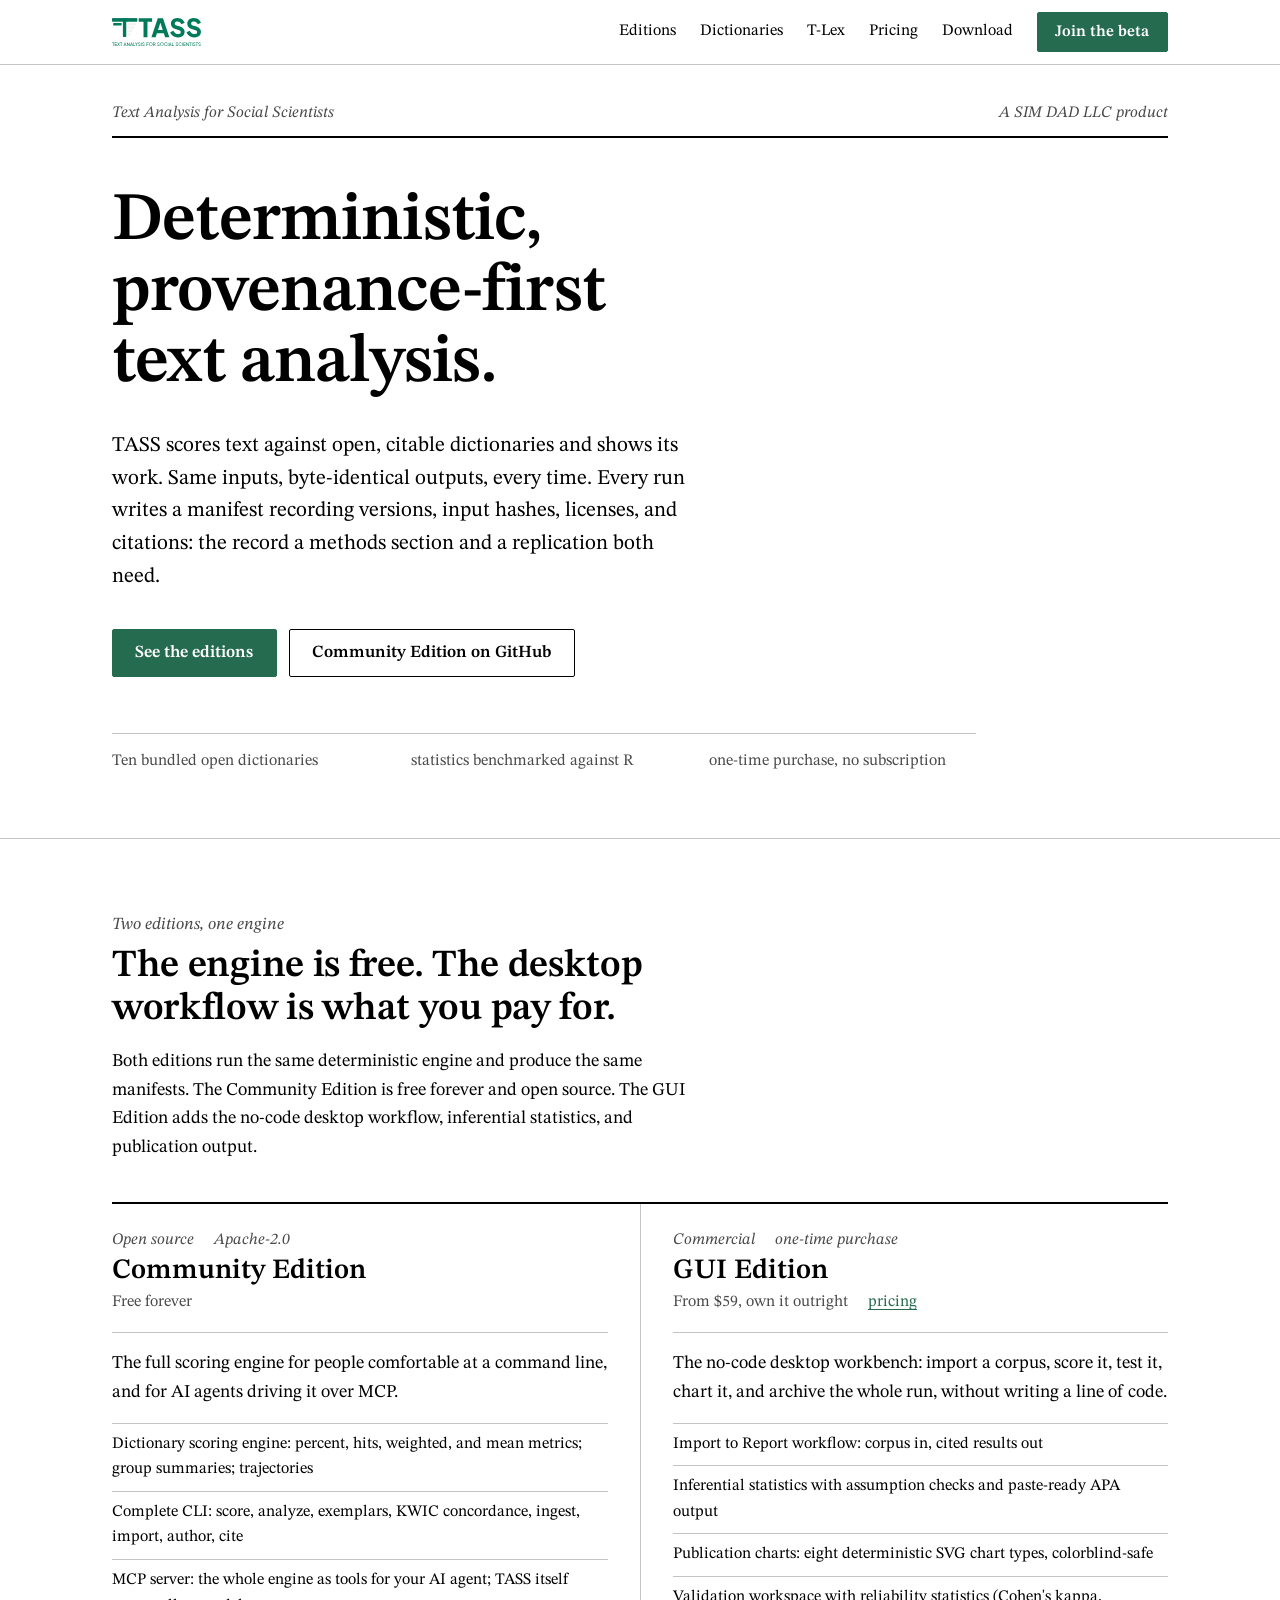
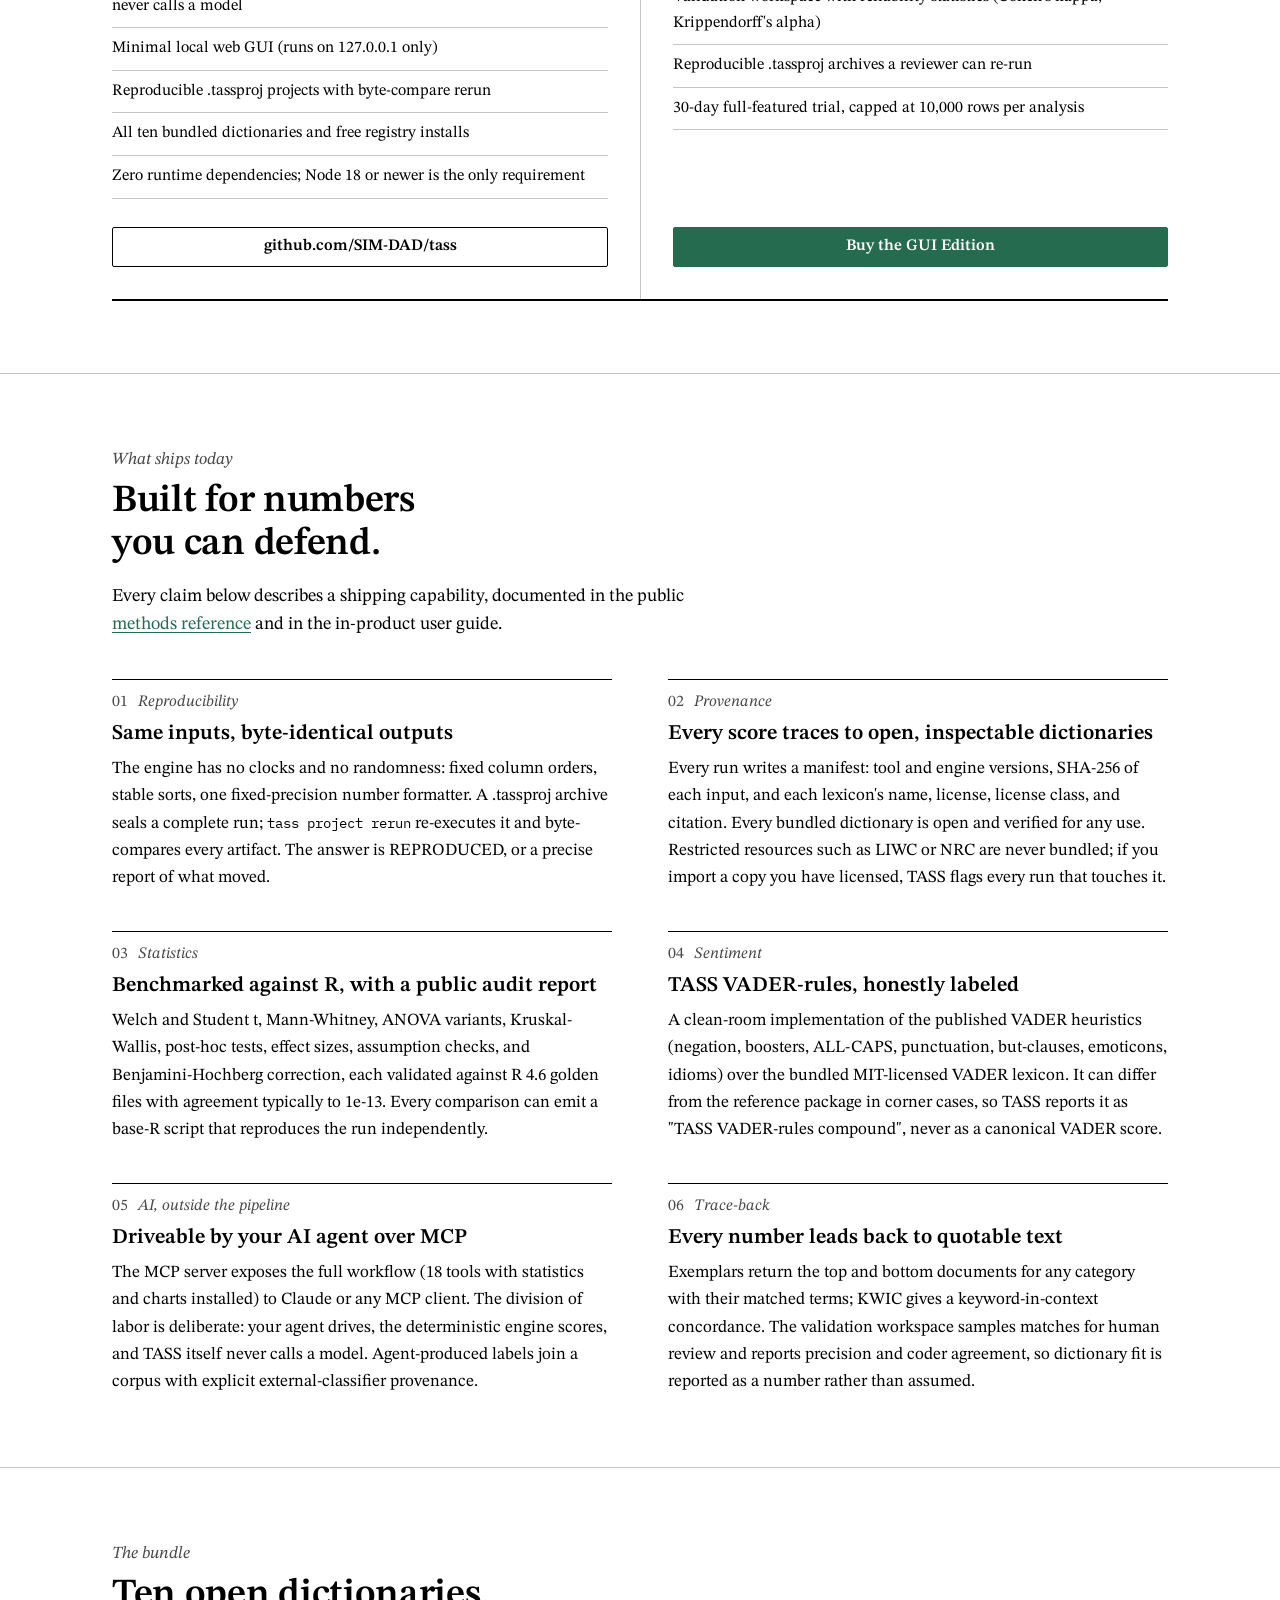
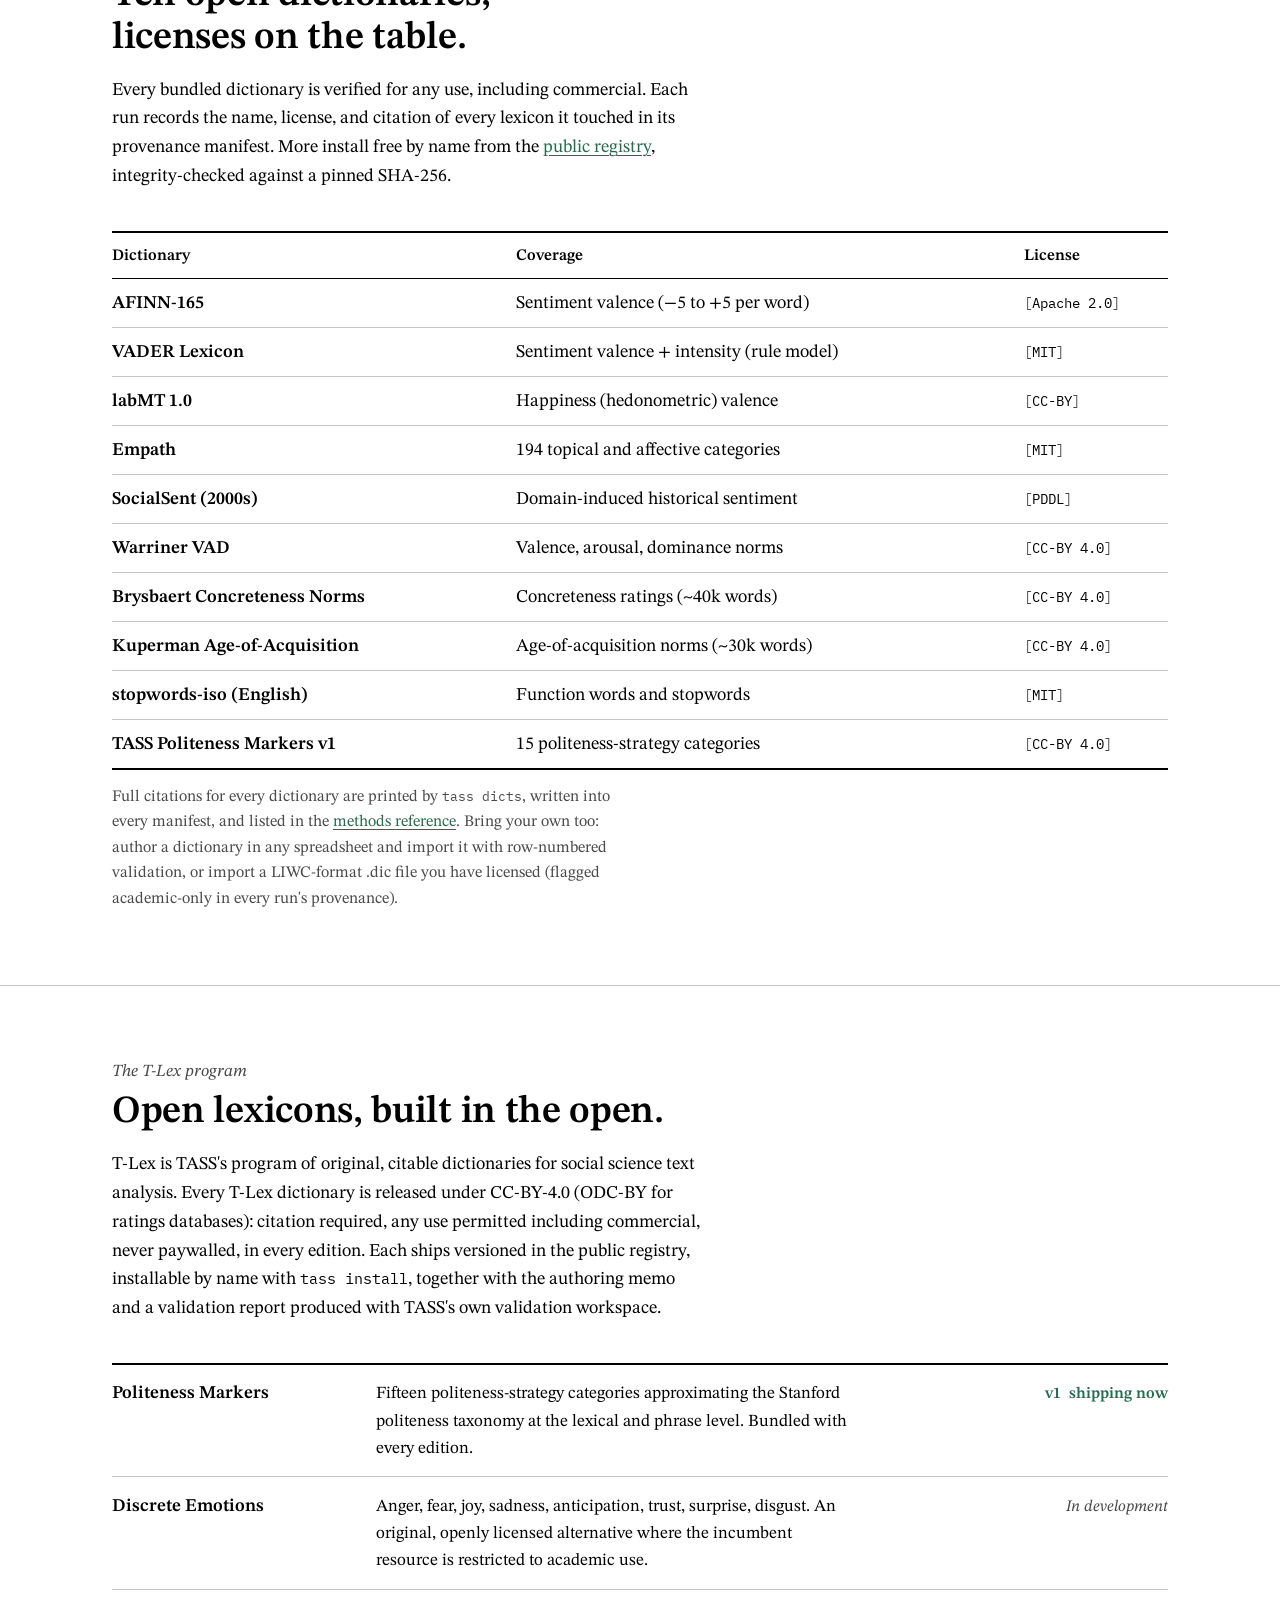
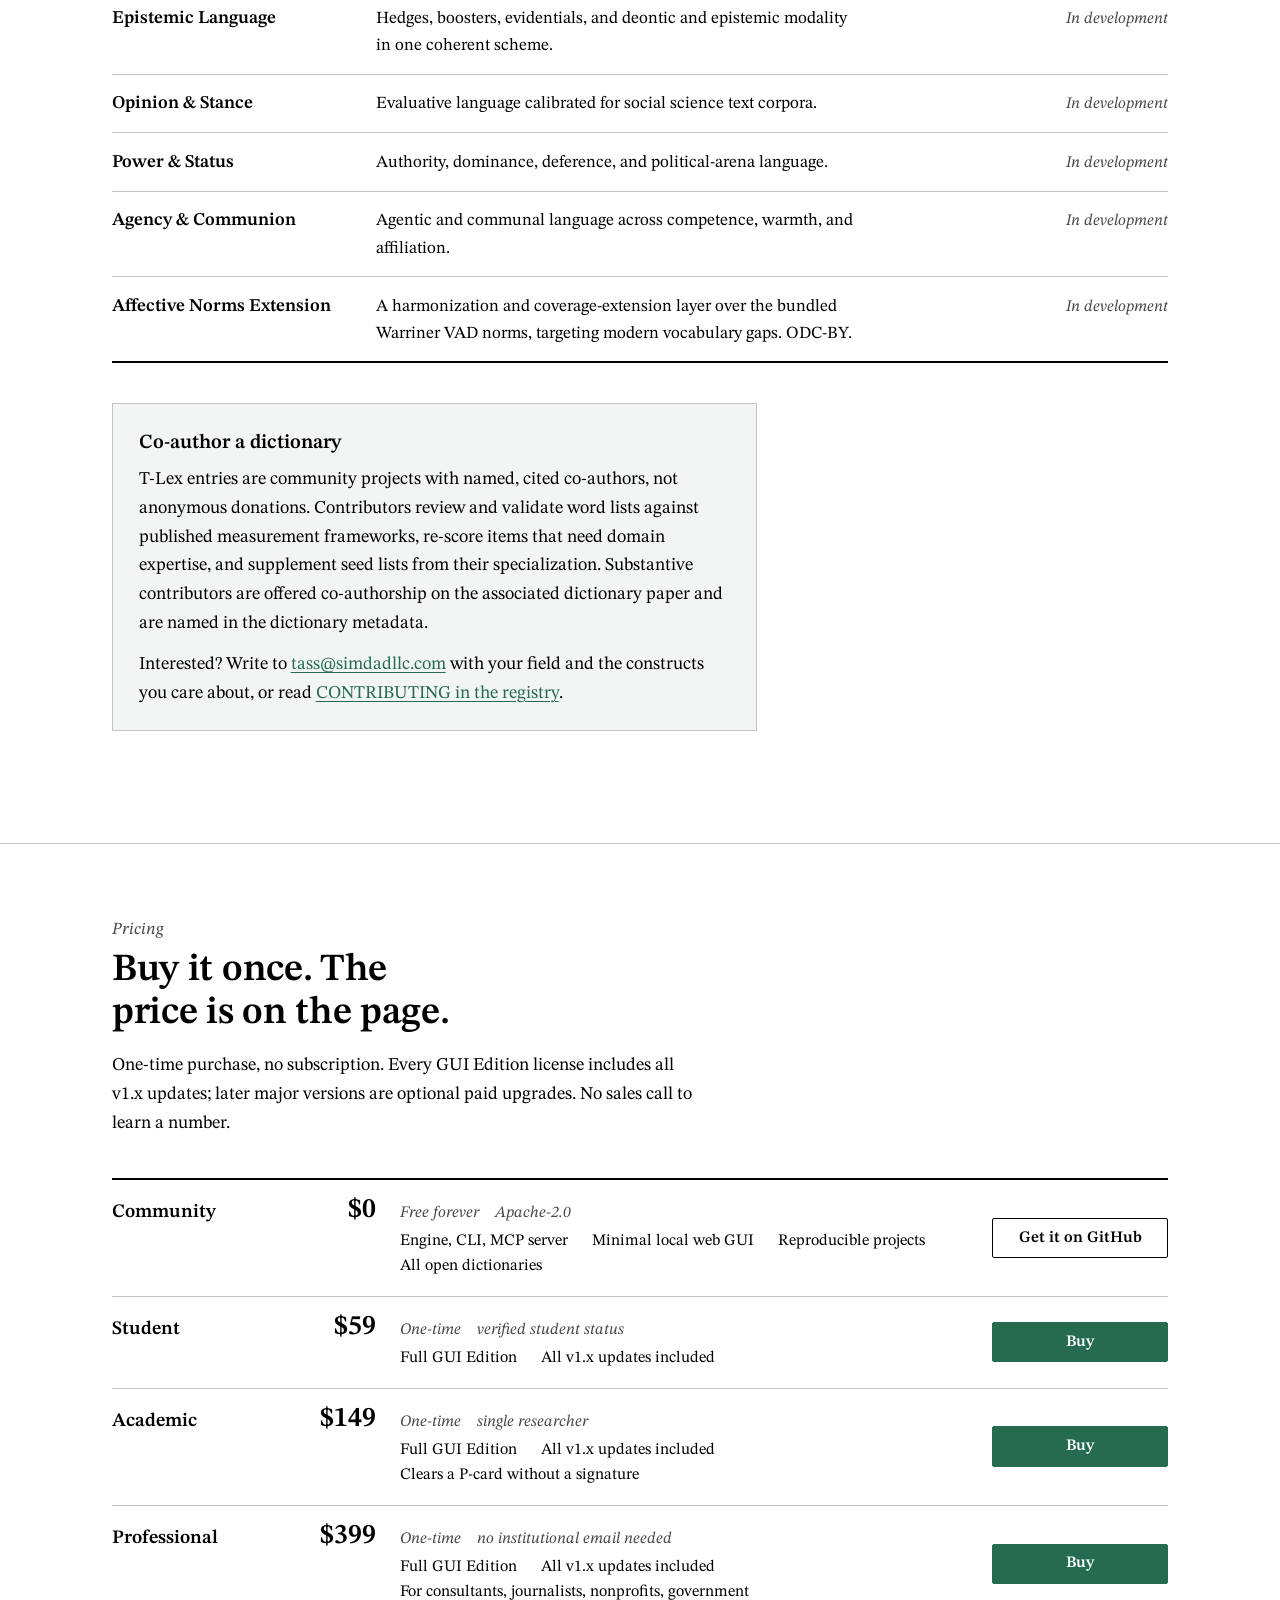
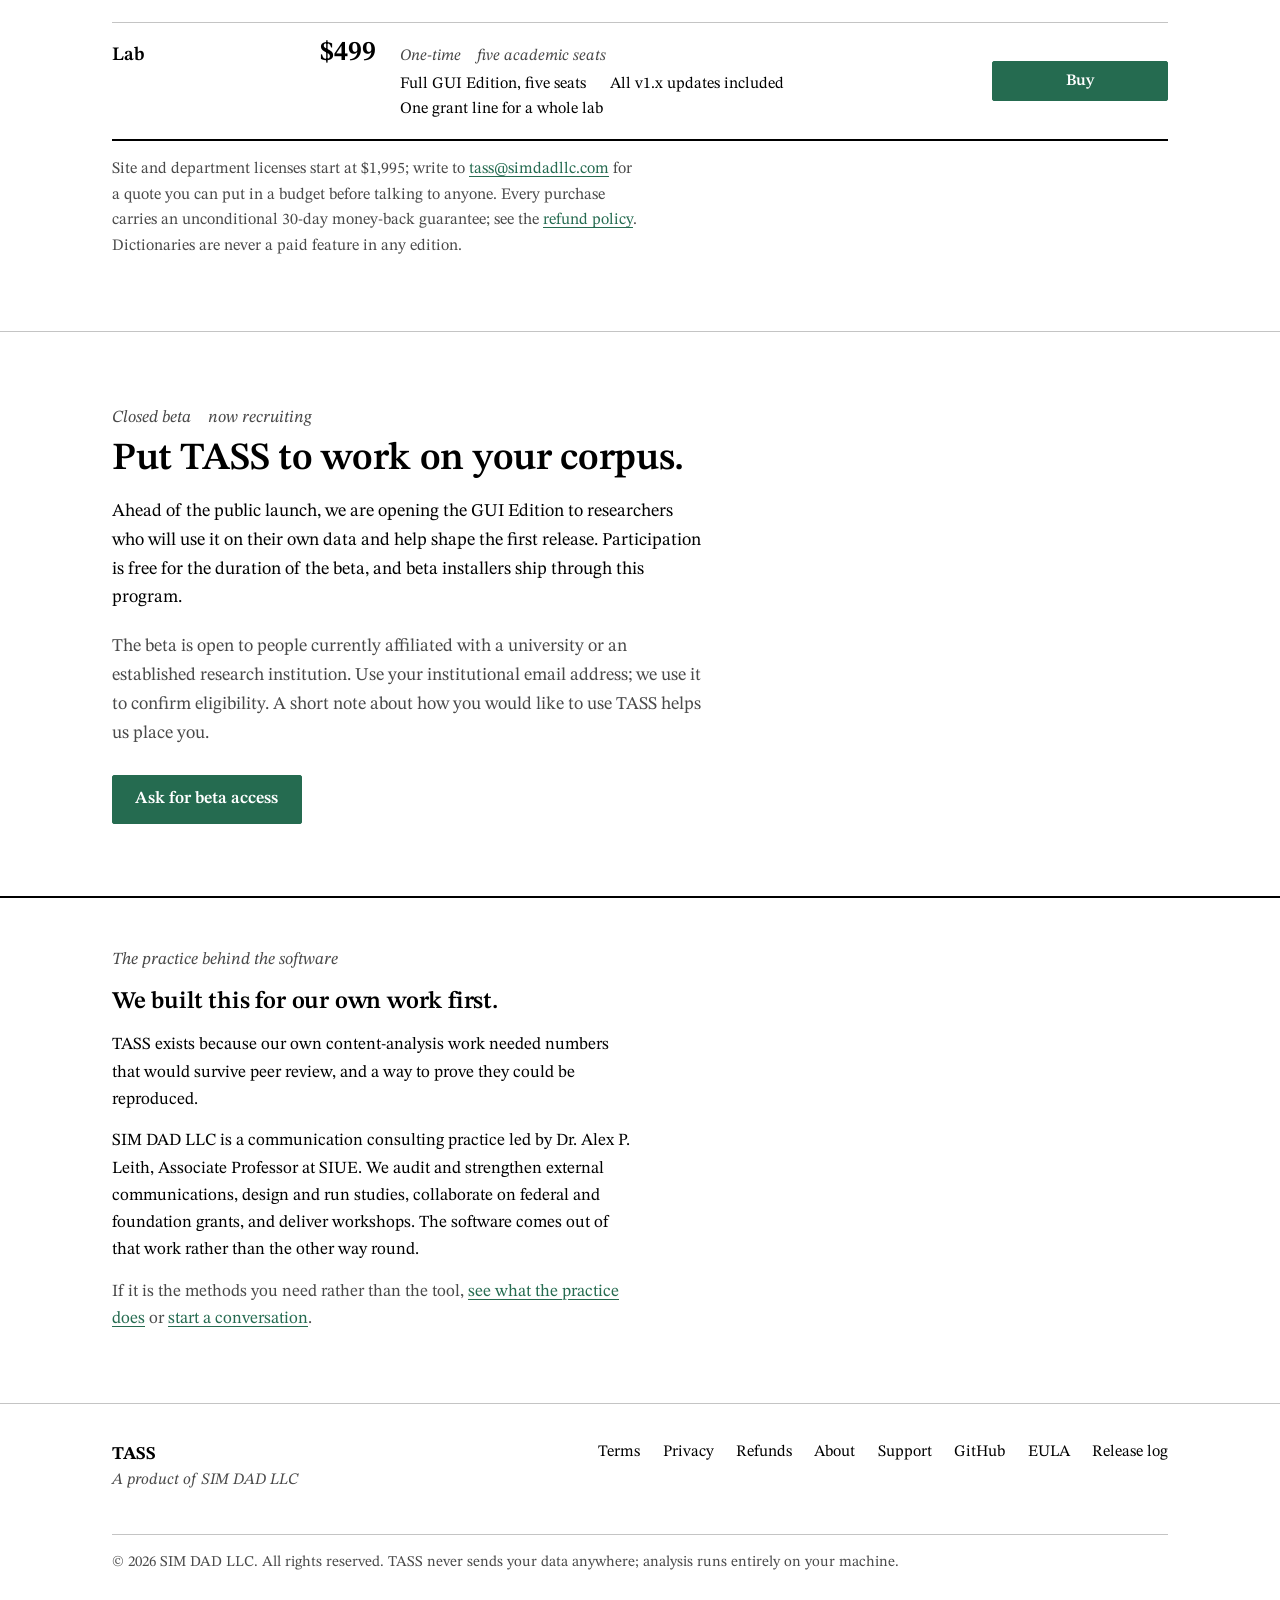
==== commit 1aecced3: "Restyle against the 2026-10-15 design brief Concept: the page is set as the methods section of a jou" ====
--- a/index.html
+++ b/index.html
@@ -32,9 +32,6 @@
     "publisher": { "@type": "Organization", "name": "SIM DAD LLC", "url": "https://simdadllc.com" }
   }
   </script>
-  <link rel="preconnect" href="https://fonts.googleapis.com">
-  <link rel="preconnect" href="https://fonts.gstatic.com" crossorigin>
-  <link href="https://fonts.googleapis.com/css2?family=Plus+Jakarta+Sans:ital,wght@0,400;0,500;0,600;0,700;0,800;1,400&family=Lora:ital,wght@0,400;0,500;0,600;0,700;1,400;1,500&display=swap" rel="stylesheet">
   <link rel="stylesheet" href="/css/site.css">
 </head>
 <body>
@@ -44,7 +41,7 @@
       <a href="/" class="nav-brand" aria-label="TASS home">
         <picture>
           <source srcset="/img/wordmark-F4F4F5.svg" media="(prefers-color-scheme: dark)">
-          <img src="/img/wordmark-2E7D5E.svg" alt="TASS" class="nav-wordmark">
+          <img src="/img/wordmark-256B50.svg" alt="TASS" class="nav-wordmark">
         </picture>
       </a>
       <div class="nav-links">
@@ -61,14 +58,14 @@
   <!-- HERO -->
   <header class="hero">
     <div class="container">
-      <span class="hero-eyebrow">Text Analysis for Social Scientists · A SIM DAD LLC product</span>
-      <h1>Deterministic, <span class="hero-accent">provenance-first</span> text analysis.</h1>
+      <span class="hero-eyebrow parts"><span>Text Analysis for Social Scientists</span><span>A SIM DAD LLC product</span></span>
+      <h1>Deterministic, provenance-first text analysis.</h1>
       <p class="hero-sub">TASS scores text against open, citable dictionaries and shows its work. Same inputs, byte-identical outputs, every time. Every run writes a manifest recording versions, input hashes, licenses, and citations: the record a methods section and a replication both need.</p>
       <div class="hero-actions">
         <a href="#editions" class="btn btn-primary btn-lg">See the editions</a>
         <a href="https://github.com/SIM-DAD/tass" class="btn btn-ghost btn-lg">Community Edition on GitHub</a>
       </div>
-      <p class="hero-meta">Ten bundled open dictionaries · statistics benchmarked against R · one-time purchase, no subscription</p>
+      <p class="hero-meta parts"><span>Ten bundled open dictionaries</span><span>statistics benchmarked against R</span><span>one-time purchase, no subscription</span></p>
     </div>
   </header>
 
@@ -76,12 +73,12 @@
   <section class="section" id="editions" aria-labelledby="editions-h">
     <div class="container">
       <span class="eyebrow">Two editions, one engine</span>
-      <h2 id="editions-h">The engine is free. The <em>desktop workflow</em> is what you pay for.</h2>
+      <h2 id="editions-h">The engine is free. The desktop workflow is what you pay for.</h2>
       <p class="section-sub">Both editions run the same deterministic engine and produce the same manifests. The Community Edition is free forever and open source. The GUI Edition adds the no-code desktop workflow, inferential statistics, and publication output.</p>
 
       <div class="editions-grid">
         <div class="edition-card">
-          <span class="edition-kicker">Open source · Apache-2.0</span>
+          <span class="edition-kicker parts"><span>Open source</span><span>Apache-2.0</span></span>
           <h3>Community Edition</h3>
           <p class="edition-price">Free forever</p>
           <p class="blurb">The full scoring engine for people comfortable at a command line, and for AI agents driving it over MCP.</p>
@@ -98,9 +95,9 @@
         </div>
 
         <div class="edition-card featured">
-          <span class="edition-kicker">Commercial · one-time purchase</span>
+          <span class="edition-kicker parts"><span>Commercial</span><span>one-time purchase</span></span>
           <h3>GUI Edition</h3>
-          <p class="edition-price">From $59, own it outright · <a href="#pricing">pricing</a></p>
+          <p class="edition-price parts"><span>From $59, own it outright</span><span><a href="#pricing">pricing</a></span></p>
           <p class="blurb">The no-code desktop workbench: import a corpus, score it, test it, chart it, and archive the whole run, without writing a line of code.</p>
           <ul class="edition-list">
             <li>Import to Report workflow: corpus in, cited results out</li>
@@ -120,37 +117,37 @@
   <section class="section section-alt" aria-labelledby="features-h">
     <div class="container">
       <span class="eyebrow">What ships today</span>
-      <h2 id="features-h">Built for numbers you can <em>defend</em>.</h2>
+      <h2 id="features-h">Built for numbers you can defend.</h2>
       <p class="section-sub">Every claim below describes a shipping capability, documented in the public <a href="https://github.com/SIM-DAD/tass/blob/main/docs/METHODS.md">methods reference</a> and in the in-product user guide.</p>
 
       <div class="features-grid">
         <div class="feature-cell">
-          <div class="feature-num">01 · Reproducibility</div>
+          <div class="feature-num parts"><span>01</span><span>Reproducibility</span></div>
           <h3>Same inputs, byte-identical outputs</h3>
           <p>The engine has no clocks and no randomness: fixed column orders, stable sorts, one fixed-precision number formatter. A .tassproj archive seals a complete run; <code>tass project rerun</code> re-executes it and byte-compares every artifact. The answer is REPRODUCED, or a precise report of what moved.</p>
         </div>
         <div class="feature-cell">
-          <div class="feature-num">02 · Provenance</div>
+          <div class="feature-num parts"><span>02</span><span>Provenance</span></div>
           <h3>Every score traces to open, inspectable dictionaries</h3>
           <p>Every run writes a manifest: tool and engine versions, SHA-256 of each input, and each lexicon's name, license, license class, and citation. Every bundled dictionary is open and verified for any use. Restricted resources such as LIWC or NRC are never bundled; if you import a copy you have licensed, TASS flags every run that touches it.</p>
         </div>
         <div class="feature-cell">
-          <div class="feature-num">03 · Statistics</div>
+          <div class="feature-num parts"><span>03</span><span>Statistics</span></div>
           <h3>Benchmarked against R, with a public audit report</h3>
           <p>Welch and Student t, Mann-Whitney, ANOVA variants, Kruskal-Wallis, post-hoc tests, effect sizes, assumption checks, and Benjamini-Hochberg correction, each validated against R 4.6 golden files with agreement typically to 1e-13. Every comparison can emit a base-R script that reproduces the run independently.</p>
         </div>
         <div class="feature-cell">
-          <div class="feature-num">04 · Sentiment</div>
+          <div class="feature-num parts"><span>04</span><span>Sentiment</span></div>
           <h3>TASS VADER-rules, honestly labeled</h3>
           <p>A clean-room implementation of the published VADER heuristics (negation, boosters, ALL-CAPS, punctuation, but-clauses, emoticons, idioms) over the bundled MIT-licensed VADER lexicon. It can differ from the reference package in corner cases, so TASS reports it as "TASS VADER-rules compound", never as a canonical VADER score.</p>
         </div>
         <div class="feature-cell">
-          <div class="feature-num">05 · AI, outside the pipeline</div>
+          <div class="feature-num parts"><span>05</span><span>AI, outside the pipeline</span></div>
           <h3>Driveable by your AI agent over MCP</h3>
           <p>The MCP server exposes the full workflow (18 tools with statistics and charts installed) to Claude or any MCP client. The division of labor is deliberate: your agent drives, the deterministic engine scores, and TASS itself never calls a model. Agent-produced labels join a corpus with explicit external-classifier provenance.</p>
         </div>
         <div class="feature-cell">
-          <div class="feature-num">06 · Trace-back</div>
+          <div class="feature-num parts"><span>06</span><span>Trace-back</span></div>
           <h3>Every number leads back to quotable text</h3>
           <p>Exemplars return the top and bottom documents for any category with their matched terms; KWIC gives a keyword-in-context concordance. The validation workspace samples matches for human review and reports precision and coder agreement, so dictionary fit is reported as a number rather than assumed.</p>
         </div>
@@ -162,7 +159,7 @@
   <section class="section" id="dictionaries" aria-labelledby="dict-h">
     <div class="container">
       <span class="eyebrow">The bundle</span>
-      <h2 id="dict-h">Ten <em>open</em> dictionaries, licenses on the table.</h2>
+      <h2 id="dict-h">Ten open dictionaries, licenses on the table.</h2>
       <p class="section-sub">Every bundled dictionary is verified for any use, including commercial. Each run records the name, license, and citation of every lexicon it touched in its provenance manifest. More install free by name from the <a href="https://github.com/SIM-DAD/tass-lexicons">public registry</a>, integrity-checked against a pinned SHA-256.</p>
 
       <div class="table-wrap" tabindex="0">
@@ -197,13 +194,13 @@
   <section class="section section-alt" id="tlex" aria-labelledby="tlex-h">
     <div class="container">
       <span class="eyebrow">The T-Lex program</span>
-      <h2 id="tlex-h">Open lexicons, built in the <em>open</em>.</h2>
+      <h2 id="tlex-h">Open lexicons, built in the open.</h2>
       <p class="section-sub">T-Lex is TASS's program of original, citable dictionaries for social science text analysis. Every T-Lex dictionary is released under CC-BY-4.0 (ODC-BY for ratings databases): citation required, any use permitted including commercial, never paywalled, in every edition. Each ships versioned in the public registry, installable by name with <code>tass install</code>, together with the authoring memo and a validation report produced with TASS's own validation workspace.</p>
 
       <div class="tlex-list">
         <div class="tlex-item">
           <span class="tlex-name">Politeness Markers</span>
-          <span class="tlex-status shipping">v1 · shipping now</span>
+          <span class="tlex-status shipping parts"><span>v1</span><span>shipping now</span></span>
           <p class="tlex-desc">Fifteen politeness-strategy categories approximating the Stanford politeness taxonomy at the lexical and phrase level. Bundled with every edition.</p>
         </div>
         <div class="tlex-item">
@@ -238,7 +235,7 @@
         </div>
       </div>
 
-      <div class="callout" style="margin-top:2.5rem;">
+      <div class="callout">
         <h3>Co-author a dictionary</h3>
         <p>T-Lex entries are community projects with named, cited co-authors, not anonymous donations. Contributors review and validate word lists against published measurement frameworks, re-score items that need domain expertise, and supplement seed lists from their specialization. Substantive contributors are offered co-authorship on the associated dictionary paper and are named in the dictionary metadata.</p>
         <p>Interested? Write to <a href="mailto:tass@simdadllc.com?subject=T-Lex%20collaboration">tass@simdadllc.com</a> with your field and the constructs you care about, or read <a href="https://github.com/SIM-DAD/tass-lexicons">CONTRIBUTING in the registry</a>.</p>
@@ -250,14 +247,14 @@
   <section class="section" id="pricing" aria-labelledby="pricing-h">
     <div class="container">
       <span class="eyebrow">Pricing</span>
-      <h2 id="pricing-h">Buy it once. The <em>price</em> is on the page.</h2>
+      <h2 id="pricing-h">Buy it once. The price is on the page.</h2>
       <p class="section-sub">One-time purchase, no subscription. Every GUI Edition license includes all v1.x updates; later major versions are optional paid upgrades. No sales call to learn a number.</p>
 
       <div class="pricing-grid">
         <div class="pricing-card">
           <div class="tier">Community</div>
           <div class="price">$0</div>
-          <div class="meta">Free forever · Apache-2.0</div>
+          <div class="meta parts"><span>Free forever</span><span>Apache-2.0</span></div>
           <ul>
             <li>Engine, CLI, MCP server</li>
             <li>Minimal local web GUI</li>
@@ -269,7 +266,7 @@
         <div class="pricing-card">
           <div class="tier">Student</div>
           <div class="price">$59</div>
-          <div class="meta">One-time · verified student status</div>
+          <div class="meta parts"><span>One-time</span><span>verified student status</span></div>
           <ul>
             <li>Full GUI Edition</li>
             <li>All v1.x updates included</li>
@@ -279,7 +276,7 @@
         <div class="pricing-card">
           <div class="tier">Academic</div>
           <div class="price">$149</div>
-          <div class="meta">One-time · single researcher</div>
+          <div class="meta parts"><span>One-time</span><span>single researcher</span></div>
           <ul>
             <li>Full GUI Edition</li>
             <li>All v1.x updates included</li>
@@ -290,7 +287,7 @@
         <div class="pricing-card">
           <div class="tier">Professional</div>
           <div class="price">$399</div>
-          <div class="meta">One-time · no institutional email needed</div>
+          <div class="meta parts"><span>One-time</span><span>no institutional email needed</span></div>
           <ul>
             <li>Full GUI Edition</li>
             <li>All v1.x updates included</li>
@@ -301,7 +298,7 @@
         <div class="pricing-card">
           <div class="tier">Lab</div>
           <div class="price">$499</div>
-          <div class="meta">One-time · five academic seats</div>
+          <div class="meta parts"><span>One-time</span><span>five academic seats</span></div>
           <ul>
             <li>Full GUI Edition, five seats</li>
             <li>All v1.x updates included</li>
@@ -318,10 +315,10 @@
   <!-- BETA -->
   <section class="section section-alt" id="beta" aria-labelledby="beta-h">
     <div class="container-narrow">
-      <span class="eyebrow">Closed beta · now recruiting</span>
-      <h2 id="beta-h">Put TASS to work on <em>your</em> corpus.</h2>
-      <p class="section-sub" style="margin-bottom:1.25rem;">Ahead of the public launch, we are opening the GUI Edition to researchers who will use it on their own data and help shape the first release. Participation is free for the duration of the beta, and beta installers ship through this program.</p>
-      <p style="font-size:0.9375rem;color:var(--muted);line-height:1.7;max-width:62ch;margin-bottom:1.75rem;">The beta is open to people currently affiliated with a university or an established research institution. Use your institutional email address; we use it to confirm eligibility. A short note about how you would like to use TASS helps us place you.</p>
+      <span class="eyebrow parts"><span>Closed beta</span><span>now recruiting</span></span>
+      <h2 id="beta-h">Put TASS to work on your corpus.</h2>
+      <p class="section-sub">Ahead of the public launch, we are opening the GUI Edition to researchers who will use it on their own data and help shape the first release. Participation is free for the duration of the beta, and beta installers ship through this program.</p>
+      <p class="beta-note">The beta is open to people currently affiliated with a university or an established research institution. Use your institutional email address; we use it to confirm eligibility. A short note about how you would like to use TASS helps us place you.</p>
       <a class="btn btn-primary btn-lg" href="/beta/">Ask for beta access</a>
     </div>
   </section>
--- a/css/site.css
+++ b/css/site.css
@@ -1,301 +1,353 @@
-/* TASS site stylesheet (2026-07 rewrite). Shared by every page. */
+/* TASS site stylesheet. Shared by every page.
+   Restyle 2026-10-15 against the design brief (site-copy/DESIGN-BRIEFS-2026-10-15.md, section 2):
+   the page is set as the methods section of a journal article. Rules and tables carry the
+   structure; data is set as data; one accent, the wordmark green. */
+
+/* ── FONTS (self-hosted, SIL OFL 1.1; see /fonts/README.txt) ────────── */
+@font-face {
+  font-family: 'STIX Two Text';
+  font-style: normal;
+  font-weight: 400 700;
+  font-display: swap;
+  src: url('/fonts/stix-two-text-latin-wght-normal.woff2') format('woff2-variations'),
+       url('/fonts/stix-two-text-latin-wght-normal.woff2') format('woff2');
+  unicode-range: U+0000-00FF,U+0131,U+0152-0153,U+02BB-02BC,U+02C6,U+02DA,U+02DC,U+0304,U+0308,U+0329,U+2000-206F,U+20AC,U+2122,U+2191,U+2193,U+2212,U+2215,U+FEFF,U+FFFD;
+}
+@font-face {
+  font-family: 'STIX Two Text';
+  font-style: italic;
+  font-weight: 400 700;
+  font-display: swap;
+  src: url('/fonts/stix-two-text-latin-wght-italic.woff2') format('woff2-variations'),
+       url('/fonts/stix-two-text-latin-wght-italic.woff2') format('woff2');
+  unicode-range: U+0000-00FF,U+0131,U+0152-0153,U+02BB-02BC,U+02C6,U+02DA,U+02DC,U+0304,U+0308,U+0329,U+2000-206F,U+20AC,U+2122,U+2191,U+2193,U+2212,U+2215,U+FEFF,U+FFFD;
+}
+@font-face {
+  font-family: 'IBM Plex Mono';
+  font-style: normal;
+  font-weight: 400;
+  font-display: swap;
+  src: url('/fonts/ibm-plex-mono-latin-400-normal.woff2') format('woff2');
+}
 
 *, *::before, *::after { box-sizing: border-box; margin: 0; padding: 0; }
 
 /* ── TOKENS ─────────────────────────────────────────────────────── */
 :root {
-  --accent:      #009E73;  /* brand green: large display text, borders, decoration */
-  --accent-ink:  #006C4F;  /* accent for small text and button fills: 6.3:1 on white, the 5:1 house floor with margin */
-  --accent-deep: #006C4F;
-  --btn-fg:      #FFFFFF;
-  --text:        #0F0F0F;
-  --muted:       #586070;
-  --bg:          #FFFFFF;
-  --surface:     #F7F7F8;
-  --border:      #E4E4E7;
-  --font:        'Plus Jakarta Sans', -apple-system, BlinkMacSystemFont, sans-serif;
-  --font-display:'Lora', 'Source Serif Pro', 'Iowan Old Style', Georgia, serif;
-  --max-w:       1080px;
-  --radius:      8px;
-}
-
+  color-scheme: light dark;
+  --ink:    #000000;  /* text and heavy rules: black ink on a journal page */
+  --paper:  #FFFFFF;  /* the printed page */
+  --muted:  #4A4A4A;  /* captions and table notes: 8.9:1 on paper */
+  --rule:   #C4C4C4;  /* booktabs mid-rules, non-text */
+  --accent: #256B50;  /* the TASS wordmark ink: links and the primary action, 6.4:1 on paper */
+  --on-accent: #FFFFFF;
+  --tint:   #F3F5F4;  /* the shaded boxed note */
+  --serif:  'STIX Two Text', 'STIX Two', Cambria, 'Times New Roman', serif;
+  --mono:   'IBM Plex Mono', ui-monospace, Consolas, monospace;
+  --max-w:  1120px;
+  --measure: 66ch;
+}
 @media (prefers-color-scheme: dark) {
   :root {
-    --accent-ink:  #34D399;
-    --accent-deep: #6EE7B7;
-    --btn-fg:      #06251A;
-    --text:        #F4F4F5;
-    --muted:       #A1A1AA;
-    --bg:          #09090B;
-    --surface:     #111113;
-    --border:      #27272A;
+    --ink:    #EDEDED;
+    --paper:  #141414;
+    --muted:  #ABABAB;
+    --rule:   #3A3A3A;
+    --accent: #6FC19A;
+    --on-accent: #08241A;
+    --tint:   #1C1F1D;
   }
 }
 
 /* ── BASE ───────────────────────────────────────────────────────── */
-html { scroll-behavior: smooth; }
+html { -webkit-text-size-adjust: 100%; }
 body {
-  font-family: var(--font);
-  color: var(--text);
+  font-family: var(--serif);
+  font-size: 1.125rem;
   line-height: 1.6;
-  -webkit-font-smoothing: antialiased;
-  background-color: var(--bg);
-  background-image:
-    linear-gradient(rgba(46, 125, 94, 0.04) 1px, transparent 1px),
-    linear-gradient(90deg, rgba(46, 125, 94, 0.04) 1px, transparent 1px);
-  background-size: 32px 32px, 32px 32px;
-  background-repeat: repeat;
+  color: var(--ink);
+  background: var(--paper);
+  font-variant-numeric: lining-nums;
+  text-rendering: optimizeLegibility;
 }
 img, video { max-width: 100%; display: block; }
 a { color: inherit; text-decoration: none; }
-main a:not(.btn), .prose a { color: var(--accent-ink); border-bottom: 1px solid var(--border); }
-main a:not(.btn):hover, .prose a:hover { border-color: var(--accent-ink); }
-:focus-visible { outline: 2px solid var(--accent-ink); outline-offset: 3px; border-radius: 3px; }
+main a:not(.btn), .section a:not(.btn), .practice a, .prose a {
+  color: var(--accent);
+  text-decoration: underline;
+  text-decoration-thickness: 1px;
+  text-underline-offset: 0.18em;
+}
+main a:not(.btn):hover, .section a:not(.btn):hover, .practice a:hover { text-decoration-thickness: 2px; }
+/* a meta string split into parts (the middots it carried were chrome) */
+.eyebrow.parts > span:not(:last-child) { margin-right: 1em; }
+:focus-visible { outline: 2px solid var(--accent); outline-offset: 3px; }
+code {
+  font-family: var(--mono);
+  font-size: 0.84em;
+  word-break: break-word;
+}
+strong { font-weight: 650; }
+.visually-hidden {
+  position: absolute !important; width: 1px; height: 1px; overflow: hidden;
+  clip: rect(0 0 0 0); white-space: nowrap;
+}
 
 .container { max-width: var(--max-w); margin: 0 auto; padding: 0 2rem; }
-.container-narrow { max-width: 760px; margin: 0 auto; padding: 0 2rem; }
+.container-narrow { max-width: var(--max-w); margin: 0 auto; padding: 0 2rem; }
+.container-narrow > .section-sub, .container-narrow > h2 { max-width: var(--measure); }
 
 /* ── NAV ────────────────────────────────────────────────────────── */
-.nav { position: sticky; top: 0; z-index: 100; background: var(--bg); border-bottom: 1px solid var(--border); }
+.nav { background: var(--paper); border-bottom: 1px solid var(--rule); }
 .nav-inner {
   max-width: var(--max-w); margin: 0 auto; padding: 0 2rem;
-  height: 60px; display: flex; align-items: center; justify-content: space-between; gap: 1rem;
+  min-height: 64px; display: flex; align-items: center; justify-content: space-between; gap: 1rem;
 }
 .nav-brand { display: flex; align-items: center; flex-shrink: 0; }
-.nav-wordmark { height: 32px; width: auto; display: block; }
-.nav-links { display: flex; align-items: center; gap: 1.4rem; flex-wrap: wrap; }
-.nav-links a { font-size: 0.8125rem; font-weight: 600; color: var(--muted); }
-.nav-links a:hover { color: var(--text); }
-.nav-links .btn { color: var(--btn-fg); }
+.nav-wordmark { height: 28px; width: auto; display: block; }
+.nav-links { display: flex; align-items: center; gap: 1.5rem; flex-wrap: wrap; }
+.nav-links a { font-size: 1rem; color: var(--ink); }
+.nav-links a:not(.btn):hover { text-decoration: underline; text-underline-offset: 0.2em; }
+.nav-links .btn { color: var(--on-accent); }
 
 /* ── BUTTONS ────────────────────────────────────────────────────── */
 .btn {
-  display: inline-flex; align-items: center; justify-content: center; gap: 0.3rem;
-  padding: 0.6rem 1.3rem; border-radius: var(--radius);
-  font-family: var(--font); font-size: 0.875rem; font-weight: 600;
-  cursor: pointer; border: 1.5px solid transparent; transition: all 0.15s; text-decoration: none;
-}
-.btn-primary { background: var(--accent-ink); color: var(--btn-fg); border-color: var(--accent-ink); }
-.btn-primary:hover { background: var(--accent-deep); border-color: var(--accent-deep); }
-.btn-ghost { background: transparent; color: var(--text); border-color: var(--border); }
-.btn-ghost:hover { border-color: var(--accent-ink); color: var(--accent-ink); }
-.btn-lg { padding: 0.8rem 1.75rem; font-size: 1rem; }
+  display: inline-flex; align-items: center; justify-content: center;
+  padding: 0.55rem 1.1rem; border-radius: 2px;
+  font-family: var(--serif); font-size: 1rem; font-weight: 600; line-height: 1.3;
+  cursor: pointer; border: 1px solid transparent; text-decoration: none;
+  transition: background-color 0.15s, color 0.15s, border-color 0.15s;
+}
+.btn-primary { background: var(--accent); color: var(--on-accent); border-color: var(--accent); }
+.btn-primary:hover { background: var(--ink); border-color: var(--ink); color: var(--paper); }
+.btn-ghost { background: transparent; color: var(--ink); border-color: var(--ink); }
+.btn-ghost:hover { background: var(--ink); color: var(--paper); }
+.btn:active { transform: translateY(1px); }
+.btn-lg { padding: 0.75rem 1.4rem; font-size: 1.0625rem; }
 .btn-full { width: 100%; }
 
-/* ── HERO ───────────────────────────────────────────────────────── */
-.hero { padding: 6rem 0 4.5rem; border-bottom: 1px solid var(--border); }
+/* ── HERO: the article's opening page ───────────────────────────── */
+.hero { padding: 2.25rem 0 4rem; }
 .hero-eyebrow {
-  display: inline-block; font-size: 0.75rem; font-weight: 700;
-  text-transform: uppercase; letter-spacing: 0.1em; color: var(--muted); margin-bottom: 1.5rem;
+  display: flex; justify-content: space-between; flex-wrap: wrap; gap: 0.25rem 2rem;
+  font-style: italic; font-size: 1rem; color: var(--muted);
+  padding-bottom: 0.6rem; border-bottom: 2px solid var(--ink); margin-bottom: 3rem;
 }
 .hero h1 {
-  font-family: var(--font-display);
-  font-size: clamp(2.6rem, 6vw, 4.5rem); font-weight: 600;
-  line-height: 1.06; letter-spacing: -0.02em; max-width: 20ch; margin-bottom: 1.5rem;
-}
-.hero-accent { color: var(--accent-ink); font-style: italic; font-weight: 500; }
+  font-size: clamp(2.5rem, 5.6vw, 4.25rem); font-weight: 600;
+  line-height: 1.04; letter-spacing: -0.012em; max-width: 17ch; margin-bottom: 2rem;
+}
 .hero-sub {
-  font-size: 1.125rem; color: var(--muted); max-width: 56ch;
-  line-height: 1.65; margin-bottom: 2.25rem;
+  font-size: 1.3125rem; line-height: 1.55; max-width: 58ch; margin-bottom: 2.25rem;
 }
 .hero-actions { display: flex; align-items: center; gap: 0.75rem; flex-wrap: wrap; }
-.hero-meta { margin-top: 1.6rem; font-size: 0.8rem; color: var(--muted); }
-
-@keyframes fadeUp { from { opacity: 0; transform: translateY(14px); } to { opacity: 1; transform: translateY(0); } }
-.hero-eyebrow, .hero h1, .hero-sub, .hero-actions, .hero-meta {
-  animation: fadeUp 0.75s cubic-bezier(0.2, 0.65, 0.3, 1) backwards;
-}
-.hero h1 { animation-delay: 0.12s; }
-.hero-sub { animation-delay: 0.28s; }
-.hero-actions { animation-delay: 0.42s; }
-.hero-meta { animation-delay: 0.54s; }
-@media (prefers-reduced-motion: reduce) {
-  .hero-eyebrow, .hero h1, .hero-sub, .hero-actions, .hero-meta { animation: none; }
+.hero-meta {
+  display: grid; grid-template-columns: repeat(3, minmax(0, 1fr)); gap: 0 2rem;
+  margin-top: 3.5rem; border-top: 1px solid var(--rule); padding-top: 0.9rem;
+  font-size: 1rem; color: var(--muted); max-width: 54rem;
 }
 
 /* ── SECTIONS ───────────────────────────────────────────────────── */
-.section { padding: 5.5rem 0; border-bottom: 1px solid var(--border); }
-.section-alt { background: var(--surface); }
+.section { padding: 4.5rem 0; border-top: 1px solid var(--rule); }
+.section-alt { background: transparent; }
 .eyebrow {
-  display: block; font-size: 0.72rem; font-weight: 700;
-  text-transform: uppercase; letter-spacing: 0.12em; color: var(--accent-ink); margin-bottom: 1rem;
-}
+  display: block; font-style: italic; font-size: 1.0625rem; color: var(--muted); margin-bottom: 0.4rem;
+}
+h1, h2, h3 { text-wrap: balance; }
 h2 {
-  font-family: var(--font-display);
-  font-size: clamp(1.8rem, 3.6vw, 2.6rem); font-weight: 600;
-  line-height: 1.12; letter-spacing: -0.02em; margin-bottom: 1.1rem;
-}
-h2 em { font-style: italic; color: var(--accent-ink); font-weight: 500; }
-.section-sub { font-size: 1.0625rem; color: var(--muted); max-width: 60ch; line-height: 1.65; }
-
-/* ── EDITION CARDS ──────────────────────────────────────────────── */
-.editions-grid { display: grid; grid-template-columns: 1fr 1fr; gap: 1.75rem; margin-top: 3rem; }
-.edition-card {
-  border: 1px solid var(--border); border-radius: var(--radius);
-  padding: 2.25rem; background: var(--bg); display: flex; flex-direction: column;
-}
-.edition-card.featured { border-color: var(--accent); border-width: 2px; }
-.edition-kicker { font-size: 0.72rem; font-weight: 800; text-transform: uppercase; letter-spacing: 0.12em; color: var(--accent-ink); margin-bottom: 0.6rem; }
-.edition-card h3 { font-family: var(--font-display); font-size: 1.55rem; font-weight: 600; letter-spacing: -0.015em; margin-bottom: 0.35rem; }
-.edition-price { font-size: 0.9rem; font-weight: 600; color: var(--muted); margin-bottom: 1.25rem; }
-.edition-card p.blurb { font-size: 0.9375rem; color: var(--muted); line-height: 1.65; margin-bottom: 1.25rem; }
-.edition-list { list-style: none; margin-bottom: 1.75rem; flex: 1; }
-.edition-list li {
-  font-size: 0.875rem; color: var(--text); padding: 0.45rem 0;
-  border-top: 1px solid var(--border); display: flex; align-items: baseline; gap: 0.6rem;
-}
-.edition-list li::before { content: '\2713'; color: var(--accent-ink); font-size: 0.75rem; font-weight: 800; flex-shrink: 0; }
-
-/* ── FEATURES GRID ──────────────────────────────────────────────── */
+  font-size: clamp(1.75rem, 3.2vw, 2.4rem); font-weight: 600;
+  line-height: 1.12; letter-spacing: -0.008em; margin-bottom: 1rem; max-width: 30ch;
+}
+.section-sub { max-width: var(--measure); margin-bottom: 1.25rem; }
+.beta-note { color: var(--muted); max-width: var(--measure); margin-bottom: 1.75rem; }
+
+/* ── EDITIONS: a two-column comparison under booktabs rules ─────── */
+.editions-grid {
+  display: grid; grid-template-columns: 1fr 1fr; margin-top: 2.5rem;
+  border-top: 2px solid var(--ink); border-bottom: 2px solid var(--ink);
+}
+.edition-card { padding: 1.5rem 2rem 2rem 0; display: flex; flex-direction: column; }
+.edition-card + .edition-card { padding: 1.5rem 0 2rem 2rem; border-left: 1px solid var(--rule); }
+.edition-card h3 { font-size: 1.75rem; font-weight: 600; line-height: 1.15; margin: 0.1rem 0 0.2rem; }
+.edition-kicker, .edition-price {
+  display: flex; flex-wrap: wrap; gap: 0 1.25rem; font-size: 1rem; color: var(--muted);
+}
+.edition-kicker { font-style: italic; }
+.edition-price { margin-bottom: 1rem; padding-bottom: 1rem; border-bottom: 1px solid var(--rule); }
+.edition-card p.blurb { margin-bottom: 1rem; }
+.edition-list { list-style: none; margin-bottom: 1.75rem; flex: 1; border-top: 1px solid var(--rule); }
+.edition-list li { font-size: 1rem; padding: 0.5rem 0; border-bottom: 1px solid var(--rule); }
+
+/* ── WHAT SHIPS: six run-in subsections in two text columns ─────── */
 .features-grid {
-  display: grid; grid-template-columns: 1fr 1fr; margin-top: 3rem;
-  border: 1px solid var(--border); border-radius: var(--radius); overflow: hidden; background: var(--bg);
-}
-.feature-cell { padding: 2rem; border-right: 1px solid var(--border); border-bottom: 1px solid var(--border); }
-.feature-cell:nth-child(even) { border-right: none; }
-.feature-cell:nth-last-child(-n+2) { border-bottom: none; }
-.feature-num { font-size: 0.7rem; font-weight: 800; color: var(--accent-ink); text-transform: uppercase; letter-spacing: 0.1em; margin-bottom: 0.75rem; }
-.feature-cell h3 { font-size: 0.9375rem; font-weight: 700; margin-bottom: 0.5rem; letter-spacing: -0.01em; }
-.feature-cell p { font-size: 0.875rem; color: var(--muted); line-height: 1.65; }
-
-/* ── TABLES ─────────────────────────────────────────────────────── */
+  display: grid; grid-template-columns: 1fr 1fr; gap: 2.5rem 3.5rem; margin-top: 2.5rem;
+}
+.feature-num {
+  display: flex; gap: 0.6rem; font-style: italic; font-size: 1rem; color: var(--muted);
+  border-top: 1px solid var(--ink); padding-top: 0.6rem; margin-bottom: 0.35rem;
+}
+.feature-num span:first-child { font-style: normal; font-variant-numeric: tabular-nums; }
+.feature-cell h3 { font-size: 1.3125rem; font-weight: 600; line-height: 1.25; margin-bottom: 0.5rem; }
+.feature-cell p { font-size: 1.0625rem; }
+
+/* ── TABLES: booktabs, the page's one memorable element ─────────── */
 .table-wrap {
   overflow-x: auto; margin-top: 2.5rem;
-  border-top: 2px solid var(--accent); border-bottom: 1px solid var(--border);
-}
-.data-table { width: 100%; border-collapse: collapse; font-size: 0.875rem; }
+  border-top: 2px solid var(--ink); border-bottom: 2px solid var(--ink);
+}
+.data-table { width: 100%; border-collapse: collapse; font-variant-numeric: tabular-nums; }
 .data-table th {
-  padding: 0.8rem 1rem 0.6rem; text-align: left;
-  font-weight: 700; font-size: 0.7rem; text-transform: uppercase; letter-spacing: 0.1em;
-  border-bottom: 1px solid var(--border); color: var(--text);
-}
-.data-table td { padding: 0.7rem 1rem; border-bottom: 1px solid var(--border); color: var(--text); }
+  padding: 0.7rem 1rem 0.55rem 0; text-align: left; font-size: 1rem;
+  font-weight: 600; border-bottom: 1px solid var(--ink);
+}
+.data-table td { padding: 0.6rem 1rem 0.6rem 0; border-bottom: 1px solid var(--rule); vertical-align: baseline; }
 .data-table tr:last-child td { border-bottom: none; }
-.data-table td:first-child { color: var(--text); font-weight: 500; }
-.table-note { font-size: 0.8125rem; color: var(--muted); margin-top: 0.9rem; max-width: 64ch; line-height: 1.6; }
-
-.license-badge {
-  display: inline-block; font-size: 0.68rem; font-weight: 700; padding: 0.15rem 0.5rem;
-  border-radius: 4px; text-transform: uppercase; letter-spacing: 0.08em; white-space: nowrap;
-}
-.license-mit    { background: #DCFCE7; color: #166534; }
-.license-ccby   { background: #DBEAFE; color: #1E40AF; }
-.license-apache { background: #FFE4E6; color: #9F1239; }
-.license-pddl   { background: #E4E4E7; color: #3F3F46; }
-.license-tass   { background: #D1FAE5; color: #065F46; }
-@media (prefers-color-scheme: dark) {
-  .license-mit    { background: #14532D; color: #86EFAC; }
-  .license-ccby   { background: #1E3A5F; color: #93C5FD; }
-  .license-apache { background: #4C0519; color: #FDA4AF; }
-  .license-pddl   { background: #27272A; color: #D4D4D8; }
-  .license-tass   { background: #04231A; color: #6FC19A; }
-}
-
-/* ── T-LEX LIST ─────────────────────────────────────────────────── */
-.tlex-list { margin-top: 2.5rem; border-top: 1px solid var(--border); }
+.data-table td:first-child { font-weight: 600; }
+.data-table td:last-child, .data-table th:last-child { padding-right: 0; white-space: nowrap; }
+.table-note { font-size: 1rem; color: var(--muted); margin-top: 0.9rem; max-width: var(--measure); }
+
+/* license identifiers are data: set as a run manifest prints them, monochrome */
+.license-badge { font-family: var(--mono); font-size: 0.9rem; white-space: nowrap; }
+.license-badge::before { content: '['; color: var(--muted); }
+.license-badge::after  { content: ']'; color: var(--muted); }
+
+/* ── T-LEX: a codebook list ─────────────────────────────────────── */
+.tlex-list { margin-top: 2.5rem; border-top: 2px solid var(--ink); border-bottom: 2px solid var(--ink); }
 .tlex-item {
-  padding: 1.1rem 0; border-bottom: 1px solid var(--border);
-  display: grid; grid-template-columns: 1fr 10rem; gap: 0.35rem 1rem; align-items: baseline;
-}
-.tlex-name { font-family: var(--font-display); font-size: 1.05rem; font-weight: 600; letter-spacing: -0.005em; }
+  padding: 0.9rem 0; border-bottom: 1px solid var(--rule);
+  display: grid; grid-template-columns: 15rem 1fr 11rem; gap: 0.25rem 1.5rem; align-items: baseline;
+}
+.tlex-item:last-child { border-bottom: none; }
+.tlex-name { font-weight: 600; }
 .tlex-status {
-  grid-column: 2; grid-row: 1; text-align: right;
-  font-size: 0.68rem; font-weight: 700; color: var(--muted);
-  letter-spacing: 0.08em; text-transform: uppercase; align-self: start; padding-top: 0.2rem;
-}
-.tlex-status.shipping { color: var(--accent-ink); }
-.tlex-desc { grid-column: 1 / -1; font-size: 0.875rem; color: var(--muted); line-height: 1.6; max-width: 68ch; }
-
-/* ── PRICING ────────────────────────────────────────────────────── */
-.pricing-grid { display: grid; grid-template-columns: repeat(auto-fit, minmax(184px, 1fr)); gap: 1.25rem; margin-top: 3rem; }
+  grid-column: 3; grid-row: 1; text-align: right; font-style: italic; font-size: 1rem; color: var(--muted);
+  display: flex; justify-content: flex-end; gap: 0 0.5rem; flex-wrap: wrap;
+}
+.tlex-status.shipping { color: var(--accent); font-style: normal; font-weight: 600; }
+.tlex-desc { grid-column: 2; grid-row: 1; font-size: 1.0625rem; max-width: 60ch; }
+
+/* ── PRICING: a price schedule, one row per tier ────────────────── */
+.pricing-grid { margin-top: 2.5rem; border-top: 2px solid var(--ink); border-bottom: 2px solid var(--ink); }
 .pricing-card {
-  background: var(--bg); border: 1px solid var(--border); border-radius: var(--radius);
-  padding: 1.75rem; display: flex; flex-direction: column;
-}
-.pricing-card .tier { font-size: 0.72rem; font-weight: 800; text-transform: uppercase; letter-spacing: 0.1em; color: var(--accent-ink); margin-bottom: 0.75rem; }
-.pricing-card .price { font-family: var(--font-display); font-size: 2.4rem; font-weight: 600; letter-spacing: -0.02em; line-height: 1; margin-bottom: 0.35rem; }
-.pricing-card .price span { font-family: var(--font); font-size: 0.9rem; font-weight: 500; color: var(--muted); }
-.pricing-card .meta { font-size: 0.8125rem; color: var(--muted); margin-bottom: 1.1rem; padding-bottom: 1.1rem; border-bottom: 1px solid var(--border); }
-.pricing-card ul { list-style: none; margin-bottom: 1.4rem; flex: 1; }
-.pricing-card li { font-size: 0.84rem; color: var(--text); padding: 0.3rem 0 0.3rem 1.15rem; position: relative; }
-.pricing-card li::before { content: '\2713'; position: absolute; left: 0; color: var(--accent-ink); font-weight: 700; font-size: 0.72rem; }
-.pricing-fine { font-size: 0.875rem; color: var(--muted); margin-top: 1.75rem; max-width: 72ch; line-height: 1.65; }
-
-/* ── PROSE PAGES (legal, about, support) ───────────────────────── */
-.page { padding: 4rem 0 6rem; }
-.page-eyebrow { font-size: 0.75rem; font-weight: 700; text-transform: uppercase; letter-spacing: 0.1em; color: var(--accent-ink); margin-bottom: 1rem; display: block; }
-.page-title { font-family: var(--font-display); font-size: 2.4rem; font-weight: 600; letter-spacing: -0.02em; line-height: 1.12; margin-bottom: 0.5rem; }
-.page-meta { font-size: 0.875rem; color: var(--muted); margin-bottom: 3rem; padding-bottom: 2rem; border-bottom: 1px solid var(--border); }
-.prose h2 { font-family: var(--font); font-size: 1.05rem; font-weight: 700; letter-spacing: 0; margin: 2.4rem 0 0.75rem; }
-.prose h3 { font-size: 0.9375rem; font-weight: 700; margin: 1.75rem 0 0.5rem; }
-.prose p { margin-bottom: 1rem; font-size: 0.9375rem; color: var(--text); line-height: 1.7; }
-.prose ul, .prose ol { margin: 0.5rem 0 1rem 1.5rem; }
-.prose li { font-size: 0.9375rem; color: var(--text); margin-bottom: 0.35rem; line-height: 1.65; }
-.prose .caps { font-size: 0.875rem; }
-.prose table { width: 100%; border-collapse: collapse; margin: 1rem 0 1.5rem; font-size: 0.875rem; }
-.prose th { text-align: left; font-weight: 600; padding: 0.5rem 0.75rem; background: var(--surface); border-bottom: 1px solid var(--border); }
-.prose td { padding: 0.5rem 0.75rem; border-bottom: 1px solid var(--border); color: var(--text); }
+  display: grid; grid-template-columns: 9rem 6rem minmax(0, 1fr) 11rem;
+  grid-template-areas: "tier price meta action" "tier price list action";
+  gap: 0.15rem 1.5rem; align-items: baseline;
+  padding: 1rem 0; border-bottom: 1px solid var(--rule);
+}
+.pricing-card:last-child { border-bottom: none; }
+.pricing-card .tier { grid-area: tier; font-weight: 600; font-size: 1.1875rem; }
+.pricing-card .price {
+  grid-area: price; font-size: 1.75rem; font-weight: 600; line-height: 1;
+  font-variant-numeric: tabular-nums; text-align: right;
+}
+.pricing-card .meta { grid-area: meta; display: flex; flex-wrap: wrap; gap: 0 1rem; font-style: italic; color: var(--muted); font-size: 1rem; }
+.pricing-card ul { grid-area: list; list-style: none; display: flex; flex-wrap: wrap; gap: 0 1.5rem; font-size: 1rem; }
+.pricing-card .btn { grid-area: action; align-self: center; }
+.pricing-fine { color: var(--muted); font-size: 1rem; margin-top: 1rem; max-width: var(--measure); }
+
+/* ── PROSE PAGES (legal, about, support, download, buy) ─────────── */
+.page { padding: 2.75rem 0 6rem; }
+.page-eyebrow { display: block; font-style: italic; font-size: 1.0625rem; color: var(--muted); margin-bottom: 0.4rem; }
+.page-title { font-size: clamp(2.2rem, 4.4vw, 3rem); font-weight: 600; letter-spacing: -0.01em; line-height: 1.1; margin-bottom: 1rem; }
+.page-meta {
+  font-size: 1rem; color: var(--muted); margin-bottom: 2.5rem; padding: 0.6rem 0 0.9rem;
+  border-top: 2px solid var(--ink); border-bottom: 1px solid var(--rule); max-width: var(--measure);
+}
+.page-meta.parts { display: flex; flex-direction: column; font-style: italic; }
+.prose { max-width: var(--measure); }
+.container-narrow.prose { max-width: var(--max-w); }
+.container-narrow.prose > * { max-width: var(--measure); }
+.prose h2 { font-size: 1.375rem; font-weight: 600; letter-spacing: 0; margin: 2.4rem 0 0.6rem; max-width: none; }
+.prose h3 { font-size: 1.1875rem; font-weight: 600; margin: 1.75rem 0 0.4rem; }
+.prose p { margin-bottom: 1rem; }
+.prose ul, .prose ol { margin: 0.5rem 0 1.25rem 1.4rem; }
+.prose li { margin-bottom: 0.4rem; }
+.prose li::marker { color: var(--muted); }
+.prose .caps { font-size: 1rem; }
+.prose table { width: 100%; border-collapse: collapse; margin: 1rem 0 1.5rem; font-size: 1rem;
+               border-top: 2px solid var(--ink); border-bottom: 2px solid var(--ink); font-variant-numeric: tabular-nums; }
+.prose th { text-align: left; font-weight: 600; padding: 0.5rem 0.75rem 0.5rem 0; border-bottom: 1px solid var(--ink); }
+.prose td { padding: 0.5rem 0.75rem 0.5rem 0; border-bottom: 1px solid var(--rule); vertical-align: top; }
 .prose tr:last-child td { border-bottom: none; }
 
+/* the shaded boxed note of a journal article */
 .callout {
-  background: var(--surface); border: 1px solid var(--border); border-radius: var(--radius);
-  padding: 1.6rem 1.75rem; margin: 2rem 0;
-}
-.callout h3 { font-size: 1rem; font-weight: 700; margin-bottom: 0.4rem; }
-.callout p { font-size: 0.9375rem; color: var(--muted); margin-bottom: 0.75rem; }
+  background: var(--tint); border: 1px solid var(--rule);
+  padding: 1.4rem 1.6rem; margin: 2.5rem 0; max-width: calc(var(--measure) + 3.2rem);
+}
+.callout h3 { font-size: 1.25rem; font-weight: 600; margin-bottom: 0.4rem; }
+.callout p { margin-bottom: 0.75rem; }
 .callout p:last-child { margin-bottom: 0; }
 
-.faq-item { border-bottom: 1px solid var(--border); padding: 1.4rem 0; }
-.faq-item:first-of-type { border-top: 1px solid var(--border); }
-.faq-q { font-size: 0.9375rem; font-weight: 700; margin-bottom: 0.5rem; color: var(--text); }
-.faq-a { font-size: 0.9375rem; color: var(--muted); max-width: 72ch; line-height: 1.65; margin: 0; }
+.faq-head { margin-top: 2rem; }
+.faq-item { border-bottom: 1px solid var(--rule); padding: 1.1rem 0; max-width: var(--measure); }
+.faq-item:first-of-type { border-top: 2px solid var(--ink); }
+.faq-q { font-weight: 600; margin-bottom: 0.35rem; }
+.faq-a { margin: 0; }
+
+/* ── THE PRACTICE: an author note at the end of the article ─────── */
+.practice { border-top: 2px solid var(--ink); padding: 3rem 0 3.5rem; }
+.practice-inner { max-width: var(--max-w); margin: 0 auto; padding: 0 2rem; }
+.practice-inner > * { max-width: var(--measure); }
+.practice-eyebrow { font-style: italic; color: var(--muted); font-size: 1.0625rem; margin: 0 0 0.3rem; }
+.practice h2 { font-size: 1.5rem; line-height: 1.25; margin: 0 0 0.9rem; }
+.practice p { margin: 0 0 0.9rem; font-size: 1.0625rem; }
+.practice-cta { color: var(--muted); }
 
 /* ── FOOTER ─────────────────────────────────────────────────────── */
-.footer { padding: 3rem 0 2.5rem; border-top: 1px solid var(--border); background: var(--bg); }
+.footer { padding: 2.25rem 0 2.5rem; border-top: 1px solid var(--rule); background: var(--paper); }
 .footer-inner {
   max-width: var(--max-w); margin: 0 auto; padding: 0 2rem;
-  display: flex; align-items: flex-start; justify-content: space-between; flex-wrap: wrap; gap: 1.5rem;
-}
-.footer-brand { font-weight: 800; font-size: 1rem; letter-spacing: -0.02em; }
-.footer-sub { font-size: 0.775rem; color: var(--muted); margin-top: 2px; }
-.footer-links { display: flex; gap: 1.5rem; align-items: center; flex-wrap: wrap; }
-.footer-links a { font-size: 0.8125rem; color: var(--muted); transition: color 0.15s; }
-.footer-links a:hover { color: var(--text); }
+  display: flex; align-items: flex-start; justify-content: space-between; flex-wrap: wrap; gap: 1.25rem 2rem;
+}
+.footer-brand { font-weight: 700; font-size: 1.125rem; }
+.footer-sub { font-size: 1rem; color: var(--muted); font-style: italic; }
+.footer-links { display: flex; gap: 0.4rem 1.4rem; align-items: center; flex-wrap: wrap; }
+.footer-links a { font-size: 1rem; color: var(--ink); }
+.footer-links a:hover { text-decoration: underline; text-underline-offset: 0.2em; }
 .footer-copy {
-  max-width: var(--max-w); margin: 1.5rem auto 0;
-  padding: 1.5rem 2rem 0; border-top: 1px solid var(--border);
-  font-size: 0.75rem; color: var(--muted);
-}
+  max-width: var(--max-w); margin: 1.5rem auto 0; padding: 1rem 2rem 0;
+  font-size: 0.9375rem; color: var(--muted);
+}
+.footer-copy::before { content: ''; display: block; border-top: 1px solid var(--rule); margin-bottom: 1rem; }
 
 /* ── RESPONSIVE ─────────────────────────────────────────────────── */
-@media (max-width: 900px) {
+@media (max-width: 960px) {
+  .tlex-item { grid-template-columns: 1fr auto; }
+  .tlex-name { grid-column: 1; grid-row: 1; }
+  .tlex-status { grid-column: 2; grid-row: 1; }
+  .tlex-desc { grid-column: 1 / -1; grid-row: 2; }
+  .pricing-card { grid-template-columns: 1fr auto; grid-template-areas: "tier price" "meta meta" "list list" "action action"; gap: 0.35rem 1rem; }
+  .pricing-card .btn { justify-self: start; margin-top: 0.5rem; }
+  .pricing-card .btn-full { width: auto; min-width: 12rem; }
+}
+@media (max-width: 768px) {
+  body { font-size: 1.0625rem; }
+  .container, .container-narrow, .nav-inner, .footer-inner { padding-left: 1.25rem; padding-right: 1.25rem; }
+  .footer-copy { padding-left: 1.25rem; padding-right: 1.25rem; }
+  .practice-inner { padding-left: 1.25rem; padding-right: 1.25rem; }
+  .hero { padding-bottom: 3rem; }
+  .hero-eyebrow { margin-bottom: 2rem; }
+  .hero-sub { font-size: 1.1875rem; }
+  .hero-meta { grid-template-columns: 1fr; gap: 0.3rem; margin-top: 2.5rem; }
+  .section { padding: 3.25rem 0; }
   .editions-grid { grid-template-columns: 1fr; }
-}
-@media (max-width: 768px) {
-  .hero { padding: 4.5rem 0 3.5rem; }
-  .section { padding: 4rem 0; }
-  .features-grid { grid-template-columns: 1fr; }
-  .feature-cell { border-right: none; }
-  .feature-cell:nth-last-child(-n+2) { border-bottom: 1px solid var(--border); }
-  .feature-cell:last-child { border-bottom: none; }
-  .nav-links { gap: 0.9rem; }
+  .edition-card, .edition-card + .edition-card { padding: 1.25rem 0 1.75rem; border-left: none; }
+  .edition-card + .edition-card { border-top: 2px solid var(--ink); }
+  .features-grid { grid-template-columns: 1fr; gap: 2rem; }
+  .nav-links { gap: 1rem; }
   .nav-links a:not(.btn) { display: none; }
-  .tlex-item { grid-template-columns: 1fr; }
-  .tlex-status { grid-column: 1; grid-row: auto; text-align: left; padding-top: 0; }
+  .nav-links a[href="/"] { display: inline; }
+  .data-table { font-size: 1rem; }
+  .data-table td:first-child { width: 36%; }
+  .data-table td, .data-table th { padding-right: 0.75rem; }
+  .license-badge { font-size: 0.8125rem; }
 }
 @media (max-width: 480px) {
   .hero-actions .btn { width: 100%; }
-}
-
-    /* The practice behind the product. Quiet by design: it should read as provenance,
-       not as an advertisement interrupting the product page. */
-    .practice { background: var(--surface); border-top: 1px solid var(--border);
-                border-bottom: 1px solid var(--border); padding: 3.5rem 1.25rem; }
-    .practice-inner { max-width: 680px; margin: 0 auto; }
-    .practice-eyebrow { font-size: .78rem; letter-spacing: .09em; text-transform: uppercase;
-                        color: var(--muted); margin: 0 0 .6rem; }
-    .practice h2 { font-size: 1.5rem; line-height: 1.25; margin: 0 0 1rem; }
-    .practice p { color: var(--text); margin: 0 0 1rem; }
-    .practice-cta { color: var(--muted); }
-    .practice-cta a { color: var(--accent-ink); text-decoration: underline; text-underline-offset: 2px; }
-    .practice-cta a:hover { text-decoration-thickness: 2px; }
+  .pricing-card .btn-full { width: 100%; }
+}
+@media (prefers-reduced-motion: reduce) {
+  * { transition: none !important; }
+  .btn:active { transform: none; }
+}
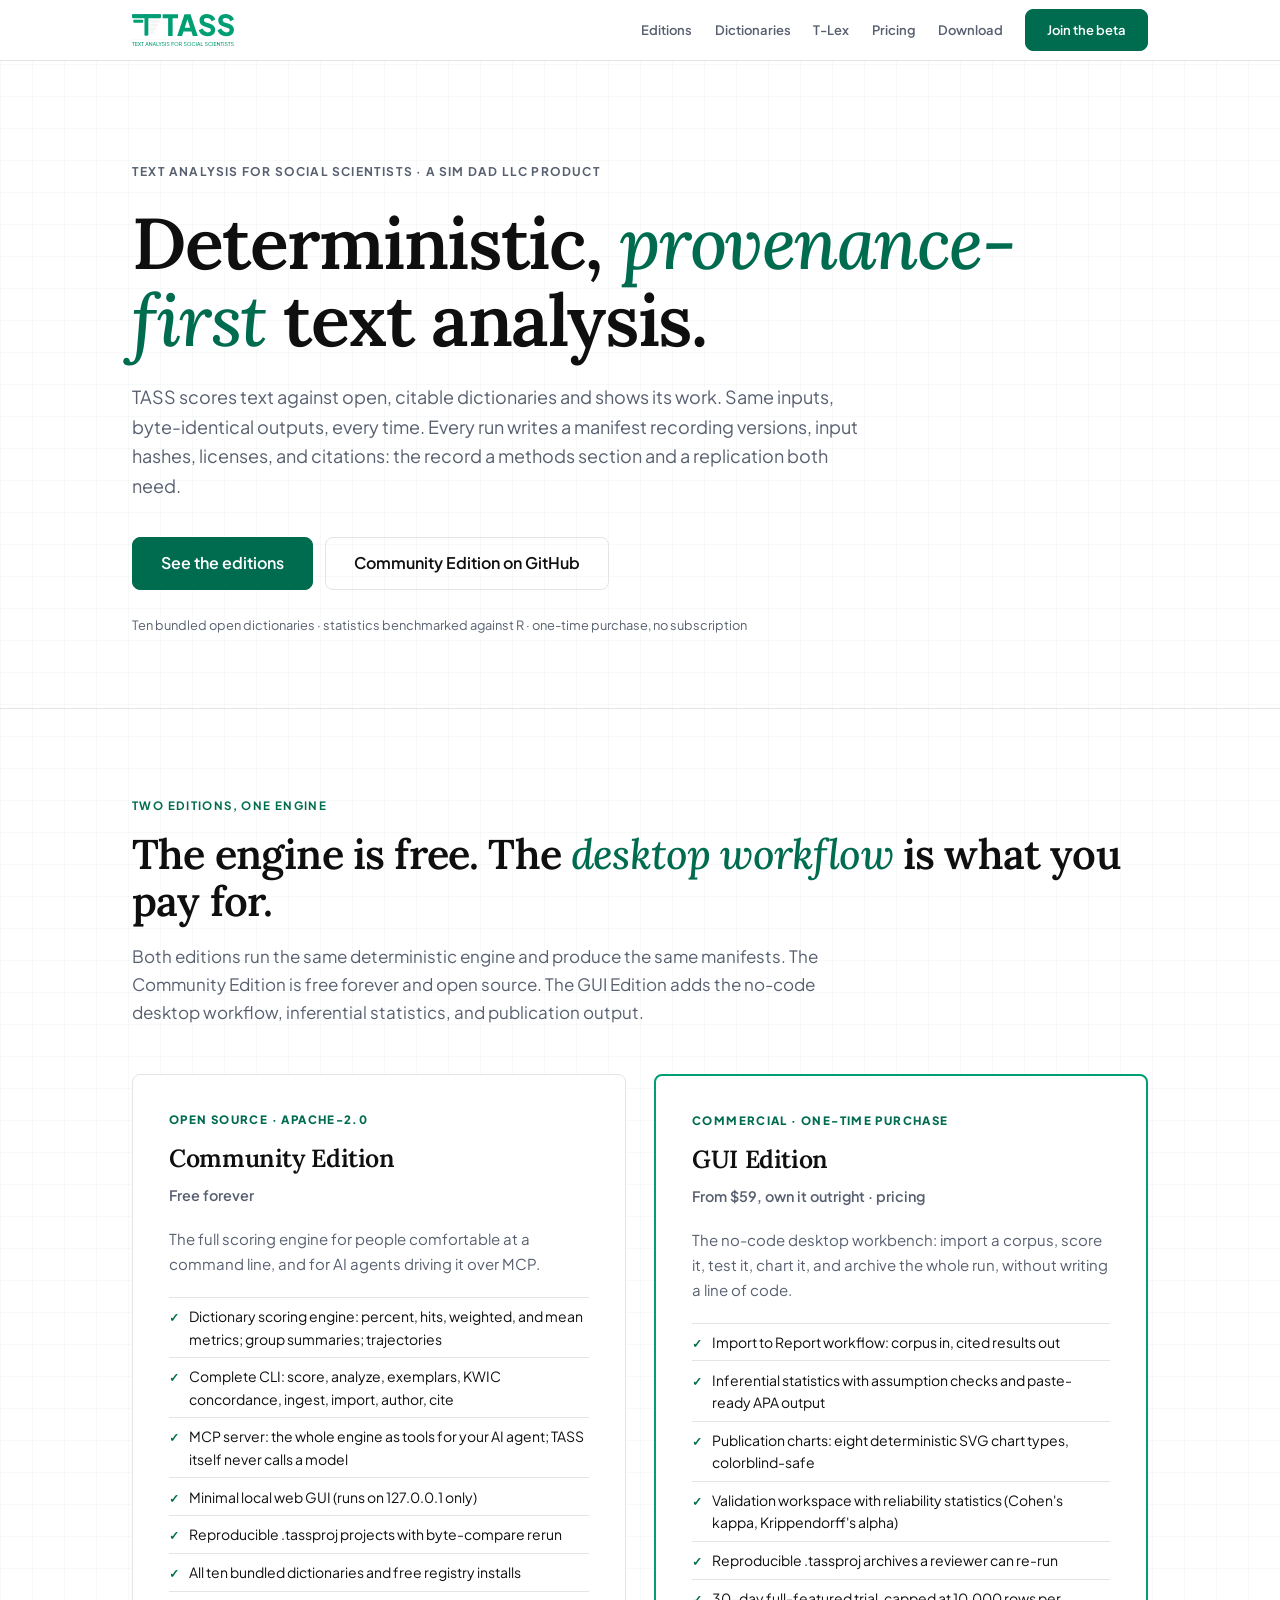
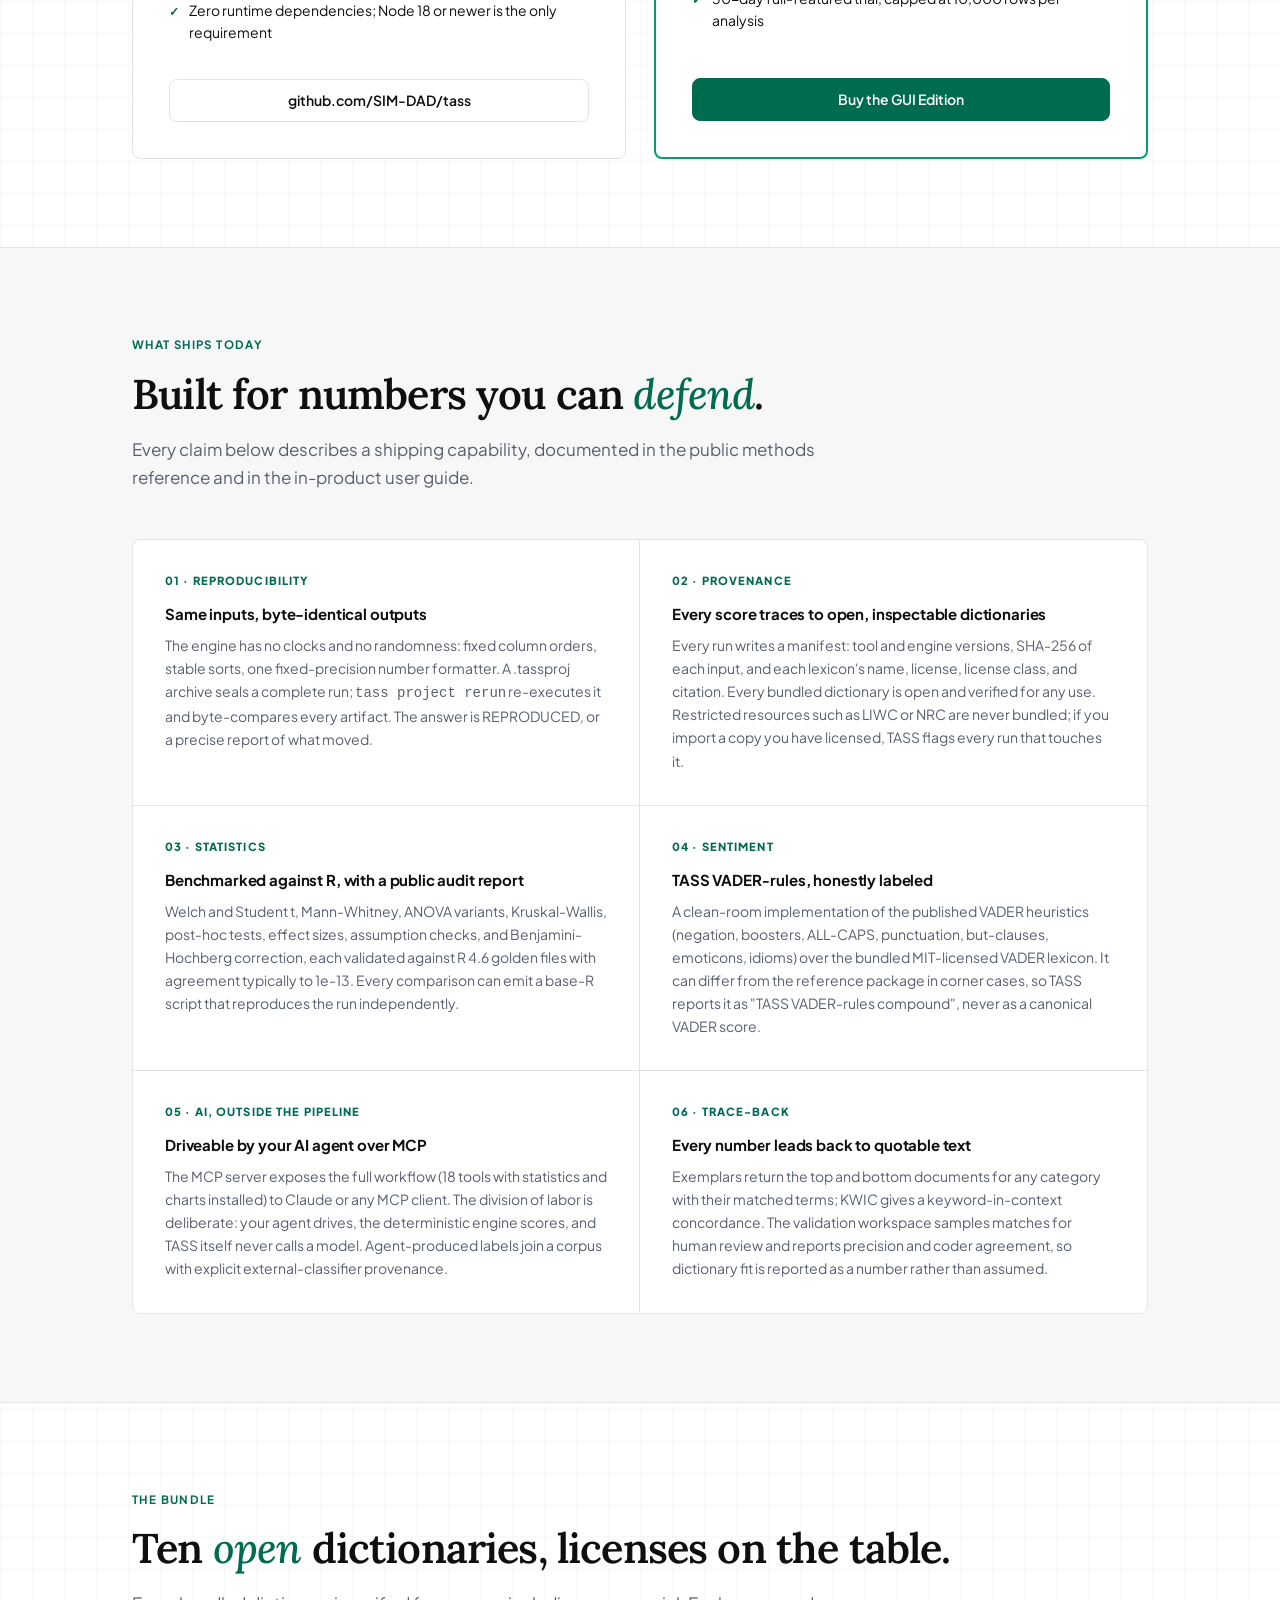
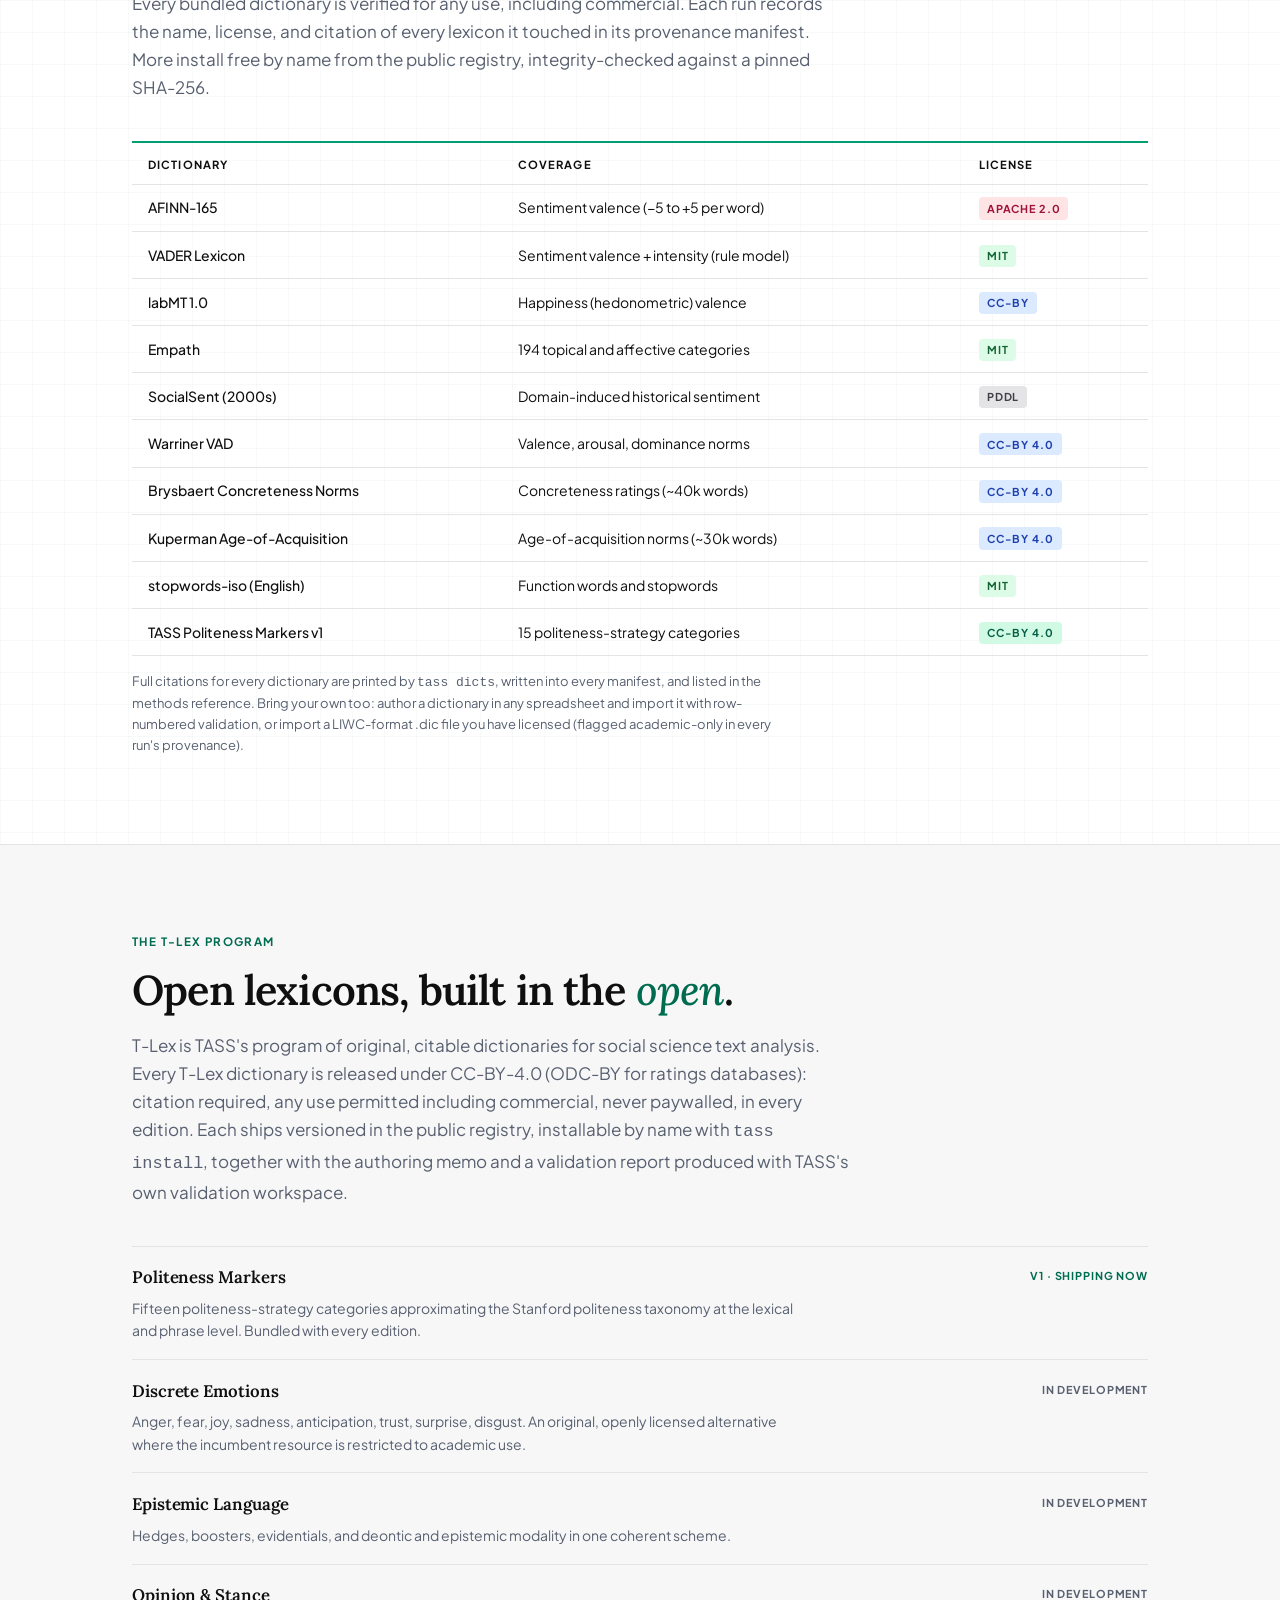
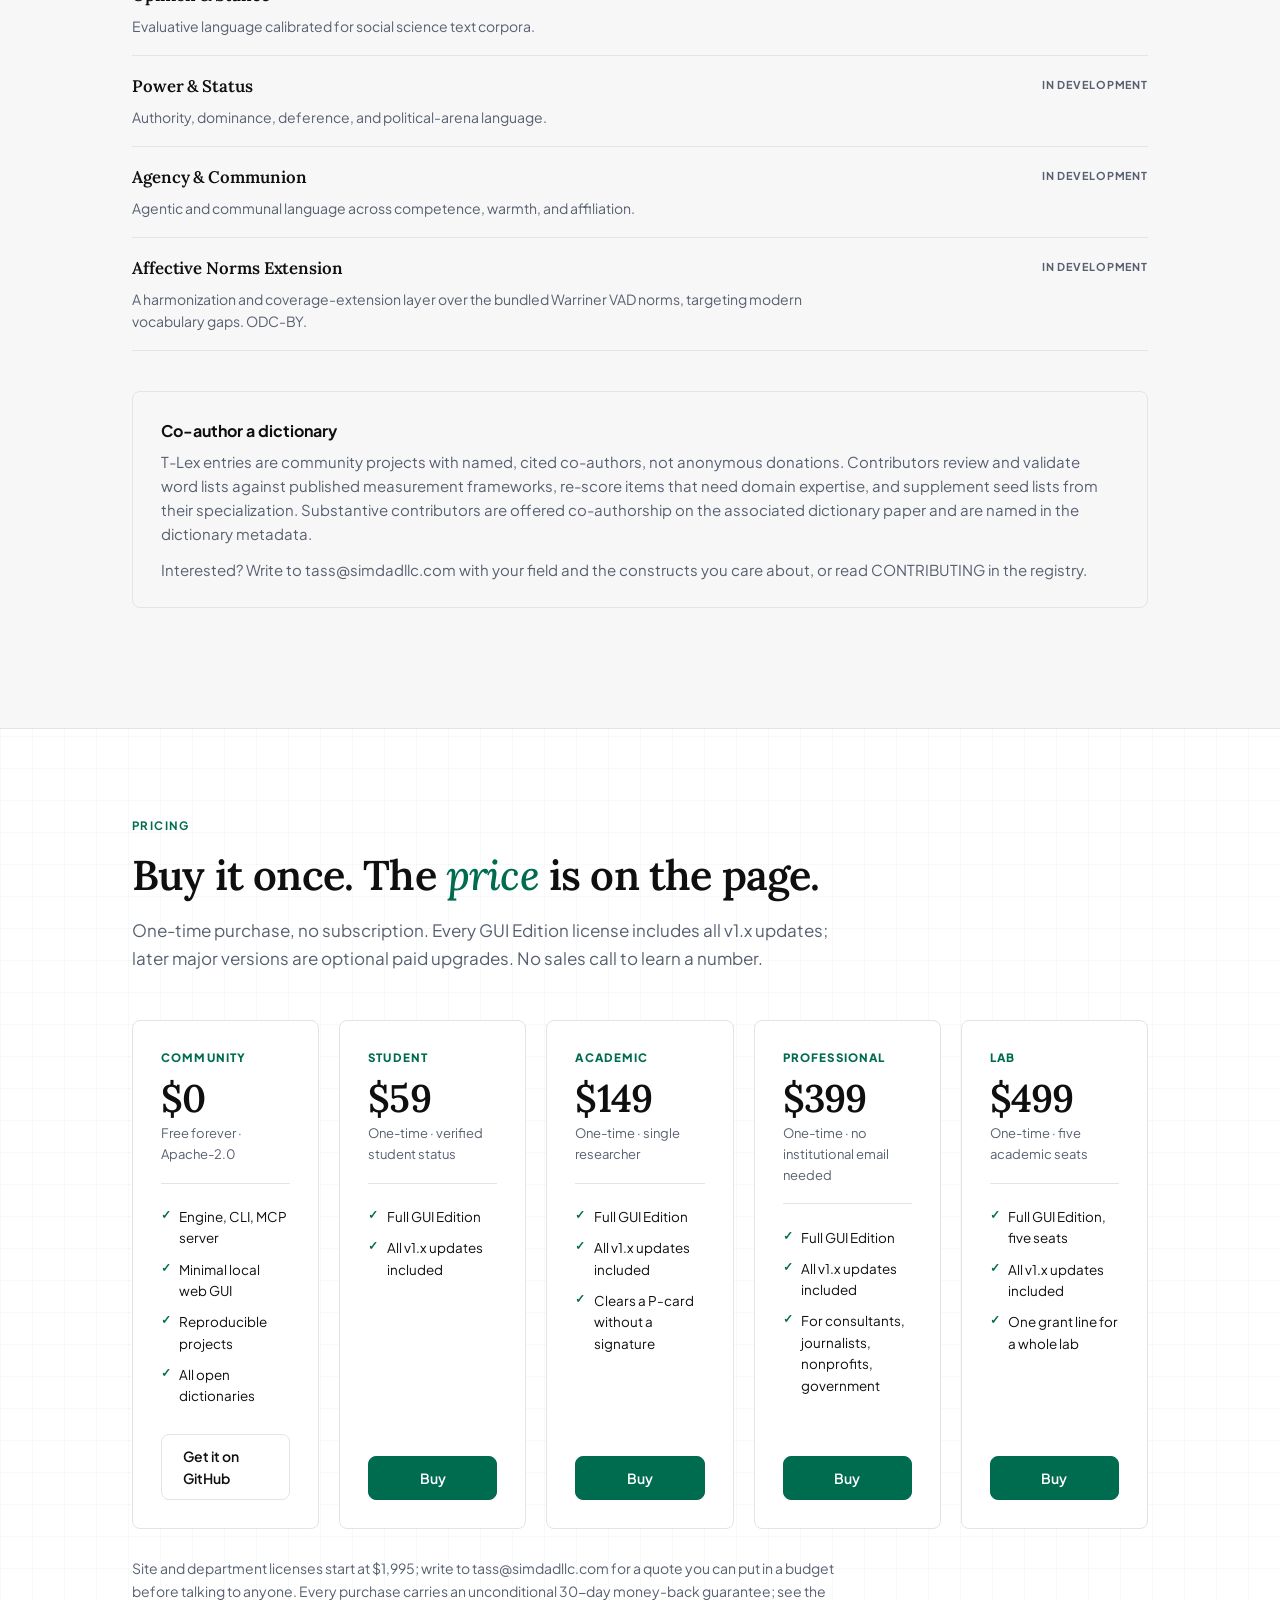
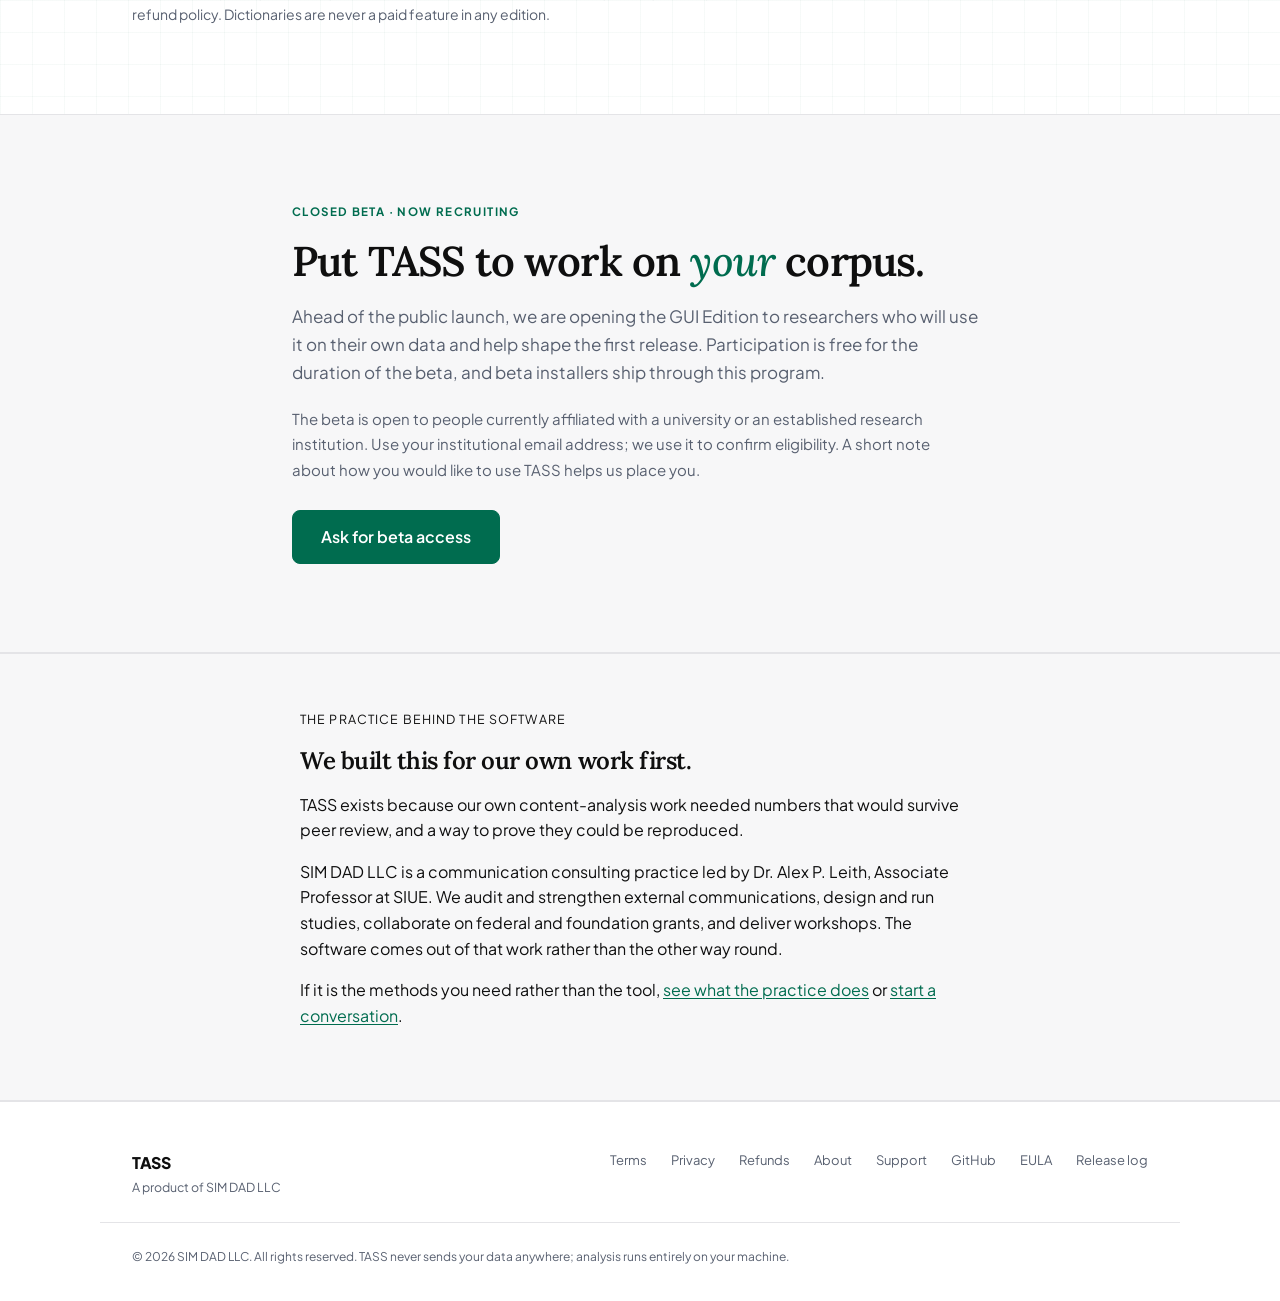
==== commit 0cfe15ec: "Merge pull request #1 from SIM-DAD/slop-pass slop pass" ====
--- a/index.html
+++ b/index.html
@@ -32,6 +32,9 @@
     "publisher": { "@type": "Organization", "name": "SIM DAD LLC", "url": "https://simdadllc.com" }
   }
   </script>
+  <link rel="preconnect" href="https://fonts.googleapis.com">
+  <link rel="preconnect" href="https://fonts.gstatic.com" crossorigin>
+  <link href="https://fonts.googleapis.com/css2?family=Plus+Jakarta+Sans:ital,wght@0,400;0,500;0,600;0,700;0,800;1,400&family=Lora:ital,wght@0,400;0,500;0,600;0,700;1,400;1,500&display=swap" rel="stylesheet">
   <link rel="stylesheet" href="/css/site.css">
 </head>
 <body>
@@ -41,7 +44,7 @@
       <a href="/" class="nav-brand" aria-label="TASS home">
         <picture>
           <source srcset="/img/wordmark-F4F4F5.svg" media="(prefers-color-scheme: dark)">
-          <img src="/img/wordmark-256B50.svg" alt="TASS" class="nav-wordmark">
+          <img src="/img/wordmark-2E7D5E.svg" alt="TASS" class="nav-wordmark">
         </picture>
       </a>
       <div class="nav-links">
@@ -58,14 +61,14 @@
   <!-- HERO -->
   <header class="hero">
     <div class="container">
-      <span class="hero-eyebrow parts"><span>Text Analysis for Social Scientists</span><span>A SIM DAD LLC product</span></span>
-      <h1>Deterministic, provenance-first text analysis.</h1>
+      <span class="hero-eyebrow">Text Analysis for Social Scientists · A SIM DAD LLC product</span>
+      <h1>Deterministic, <span class="hero-accent">provenance-first</span> text analysis.</h1>
       <p class="hero-sub">TASS scores text against open, citable dictionaries and shows its work. Same inputs, byte-identical outputs, every time. Every run writes a manifest recording versions, input hashes, licenses, and citations: the record a methods section and a replication both need.</p>
       <div class="hero-actions">
         <a href="#editions" class="btn btn-primary btn-lg">See the editions</a>
         <a href="https://github.com/SIM-DAD/tass" class="btn btn-ghost btn-lg">Community Edition on GitHub</a>
       </div>
-      <p class="hero-meta parts"><span>Ten bundled open dictionaries</span><span>statistics benchmarked against R</span><span>one-time purchase, no subscription</span></p>
+      <p class="hero-meta">Ten bundled open dictionaries · statistics benchmarked against R · one-time purchase, no subscription</p>
     </div>
   </header>
 
@@ -73,12 +76,12 @@
   <section class="section" id="editions" aria-labelledby="editions-h">
     <div class="container">
       <span class="eyebrow">Two editions, one engine</span>
-      <h2 id="editions-h">The engine is free. The desktop workflow is what you pay for.</h2>
+      <h2 id="editions-h">The engine is free. The <em>desktop workflow</em> is what you pay for.</h2>
       <p class="section-sub">Both editions run the same deterministic engine and produce the same manifests. The Community Edition is free forever and open source. The GUI Edition adds the no-code desktop workflow, inferential statistics, and publication output.</p>
 
       <div class="editions-grid">
         <div class="edition-card">
-          <span class="edition-kicker parts"><span>Open source</span><span>Apache-2.0</span></span>
+          <span class="edition-kicker">Open source · Apache-2.0</span>
           <h3>Community Edition</h3>
           <p class="edition-price">Free forever</p>
           <p class="blurb">The full scoring engine for people comfortable at a command line, and for AI agents driving it over MCP.</p>
@@ -95,9 +98,9 @@
         </div>
 
         <div class="edition-card featured">
-          <span class="edition-kicker parts"><span>Commercial</span><span>one-time purchase</span></span>
+          <span class="edition-kicker">Commercial · one-time purchase</span>
           <h3>GUI Edition</h3>
-          <p class="edition-price parts"><span>From $59, own it outright</span><span><a href="#pricing">pricing</a></span></p>
+          <p class="edition-price">From $59, own it outright · <a href="#pricing">pricing</a></p>
           <p class="blurb">The no-code desktop workbench: import a corpus, score it, test it, chart it, and archive the whole run, without writing a line of code.</p>
           <ul class="edition-list">
             <li>Import to Report workflow: corpus in, cited results out</li>
@@ -117,37 +120,37 @@
   <section class="section section-alt" aria-labelledby="features-h">
     <div class="container">
       <span class="eyebrow">What ships today</span>
-      <h2 id="features-h">Built for numbers you can defend.</h2>
+      <h2 id="features-h">Built for numbers you can <em>defend</em>.</h2>
       <p class="section-sub">Every claim below describes a shipping capability, documented in the public <a href="https://github.com/SIM-DAD/tass/blob/main/docs/METHODS.md">methods reference</a> and in the in-product user guide.</p>
 
       <div class="features-grid">
         <div class="feature-cell">
-          <div class="feature-num parts"><span>01</span><span>Reproducibility</span></div>
+          <div class="feature-num">01 · Reproducibility</div>
           <h3>Same inputs, byte-identical outputs</h3>
           <p>The engine has no clocks and no randomness: fixed column orders, stable sorts, one fixed-precision number formatter. A .tassproj archive seals a complete run; <code>tass project rerun</code> re-executes it and byte-compares every artifact. The answer is REPRODUCED, or a precise report of what moved.</p>
         </div>
         <div class="feature-cell">
-          <div class="feature-num parts"><span>02</span><span>Provenance</span></div>
+          <div class="feature-num">02 · Provenance</div>
           <h3>Every score traces to open, inspectable dictionaries</h3>
           <p>Every run writes a manifest: tool and engine versions, SHA-256 of each input, and each lexicon's name, license, license class, and citation. Every bundled dictionary is open and verified for any use. Restricted resources such as LIWC or NRC are never bundled; if you import a copy you have licensed, TASS flags every run that touches it.</p>
         </div>
         <div class="feature-cell">
-          <div class="feature-num parts"><span>03</span><span>Statistics</span></div>
+          <div class="feature-num">03 · Statistics</div>
           <h3>Benchmarked against R, with a public audit report</h3>
           <p>Welch and Student t, Mann-Whitney, ANOVA variants, Kruskal-Wallis, post-hoc tests, effect sizes, assumption checks, and Benjamini-Hochberg correction, each validated against R 4.6 golden files with agreement typically to 1e-13. Every comparison can emit a base-R script that reproduces the run independently.</p>
         </div>
         <div class="feature-cell">
-          <div class="feature-num parts"><span>04</span><span>Sentiment</span></div>
+          <div class="feature-num">04 · Sentiment</div>
           <h3>TASS VADER-rules, honestly labeled</h3>
           <p>A clean-room implementation of the published VADER heuristics (negation, boosters, ALL-CAPS, punctuation, but-clauses, emoticons, idioms) over the bundled MIT-licensed VADER lexicon. It can differ from the reference package in corner cases, so TASS reports it as "TASS VADER-rules compound", never as a canonical VADER score.</p>
         </div>
         <div class="feature-cell">
-          <div class="feature-num parts"><span>05</span><span>AI, outside the pipeline</span></div>
+          <div class="feature-num">05 · AI, outside the pipeline</div>
           <h3>Driveable by your AI agent over MCP</h3>
           <p>The MCP server exposes the full workflow (18 tools with statistics and charts installed) to Claude or any MCP client. The division of labor is deliberate: your agent drives, the deterministic engine scores, and TASS itself never calls a model. Agent-produced labels join a corpus with explicit external-classifier provenance.</p>
         </div>
         <div class="feature-cell">
-          <div class="feature-num parts"><span>06</span><span>Trace-back</span></div>
+          <div class="feature-num">06 · Trace-back</div>
           <h3>Every number leads back to quotable text</h3>
           <p>Exemplars return the top and bottom documents for any category with their matched terms; KWIC gives a keyword-in-context concordance. The validation workspace samples matches for human review and reports precision and coder agreement, so dictionary fit is reported as a number rather than assumed.</p>
         </div>
@@ -159,7 +162,7 @@
   <section class="section" id="dictionaries" aria-labelledby="dict-h">
     <div class="container">
       <span class="eyebrow">The bundle</span>
-      <h2 id="dict-h">Ten open dictionaries, licenses on the table.</h2>
+      <h2 id="dict-h">Ten <em>open</em> dictionaries, licenses on the table.</h2>
       <p class="section-sub">Every bundled dictionary is verified for any use, including commercial. Each run records the name, license, and citation of every lexicon it touched in its provenance manifest. More install free by name from the <a href="https://github.com/SIM-DAD/tass-lexicons">public registry</a>, integrity-checked against a pinned SHA-256.</p>
 
       <div class="table-wrap" tabindex="0">
@@ -194,13 +197,13 @@
   <section class="section section-alt" id="tlex" aria-labelledby="tlex-h">
     <div class="container">
       <span class="eyebrow">The T-Lex program</span>
-      <h2 id="tlex-h">Open lexicons, built in the open.</h2>
+      <h2 id="tlex-h">Open lexicons, built in the <em>open</em>.</h2>
       <p class="section-sub">T-Lex is TASS's program of original, citable dictionaries for social science text analysis. Every T-Lex dictionary is released under CC-BY-4.0 (ODC-BY for ratings databases): citation required, any use permitted including commercial, never paywalled, in every edition. Each ships versioned in the public registry, installable by name with <code>tass install</code>, together with the authoring memo and a validation report produced with TASS's own validation workspace.</p>
 
       <div class="tlex-list">
         <div class="tlex-item">
           <span class="tlex-name">Politeness Markers</span>
-          <span class="tlex-status shipping parts"><span>v1</span><span>shipping now</span></span>
+          <span class="tlex-status shipping">v1 · shipping now</span>
           <p class="tlex-desc">Fifteen politeness-strategy categories approximating the Stanford politeness taxonomy at the lexical and phrase level. Bundled with every edition.</p>
         </div>
         <div class="tlex-item">
@@ -235,7 +238,7 @@
         </div>
       </div>
 
-      <div class="callout">
+      <div class="callout" style="margin-top:2.5rem;">
         <h3>Co-author a dictionary</h3>
         <p>T-Lex entries are community projects with named, cited co-authors, not anonymous donations. Contributors review and validate word lists against published measurement frameworks, re-score items that need domain expertise, and supplement seed lists from their specialization. Substantive contributors are offered co-authorship on the associated dictionary paper and are named in the dictionary metadata.</p>
         <p>Interested? Write to <a href="mailto:tass@simdadllc.com?subject=T-Lex%20collaboration">tass@simdadllc.com</a> with your field and the constructs you care about, or read <a href="https://github.com/SIM-DAD/tass-lexicons">CONTRIBUTING in the registry</a>.</p>
@@ -247,14 +250,14 @@
   <section class="section" id="pricing" aria-labelledby="pricing-h">
     <div class="container">
       <span class="eyebrow">Pricing</span>
-      <h2 id="pricing-h">Buy it once. The price is on the page.</h2>
+      <h2 id="pricing-h">Buy it once. The <em>price</em> is on the page.</h2>
       <p class="section-sub">One-time purchase, no subscription. Every GUI Edition license includes all v1.x updates; later major versions are optional paid upgrades. No sales call to learn a number.</p>
 
       <div class="pricing-grid">
         <div class="pricing-card">
           <div class="tier">Community</div>
           <div class="price">$0</div>
-          <div class="meta parts"><span>Free forever</span><span>Apache-2.0</span></div>
+          <div class="meta">Free forever · Apache-2.0</div>
           <ul>
             <li>Engine, CLI, MCP server</li>
             <li>Minimal local web GUI</li>
@@ -266,7 +269,7 @@
         <div class="pricing-card">
           <div class="tier">Student</div>
           <div class="price">$59</div>
-          <div class="meta parts"><span>One-time</span><span>verified student status</span></div>
+          <div class="meta">One-time · verified student status</div>
           <ul>
             <li>Full GUI Edition</li>
             <li>All v1.x updates included</li>
@@ -276,7 +279,7 @@
         <div class="pricing-card">
           <div class="tier">Academic</div>
           <div class="price">$149</div>
-          <div class="meta parts"><span>One-time</span><span>single researcher</span></div>
+          <div class="meta">One-time · single researcher</div>
           <ul>
             <li>Full GUI Edition</li>
             <li>All v1.x updates included</li>
@@ -287,7 +290,7 @@
         <div class="pricing-card">
           <div class="tier">Professional</div>
           <div class="price">$399</div>
-          <div class="meta parts"><span>One-time</span><span>no institutional email needed</span></div>
+          <div class="meta">One-time · no institutional email needed</div>
           <ul>
             <li>Full GUI Edition</li>
             <li>All v1.x updates included</li>
@@ -298,7 +301,7 @@
         <div class="pricing-card">
           <div class="tier">Lab</div>
           <div class="price">$499</div>
-          <div class="meta parts"><span>One-time</span><span>five academic seats</span></div>
+          <div class="meta">One-time · five academic seats</div>
           <ul>
             <li>Full GUI Edition, five seats</li>
             <li>All v1.x updates included</li>
@@ -315,10 +318,10 @@
   <!-- BETA -->
   <section class="section section-alt" id="beta" aria-labelledby="beta-h">
     <div class="container-narrow">
-      <span class="eyebrow parts"><span>Closed beta</span><span>now recruiting</span></span>
-      <h2 id="beta-h">Put TASS to work on your corpus.</h2>
-      <p class="section-sub">Ahead of the public launch, we are opening the GUI Edition to researchers who will use it on their own data and help shape the first release. Participation is free for the duration of the beta, and beta installers ship through this program.</p>
-      <p class="beta-note">The beta is open to people currently affiliated with a university or an established research institution. Use your institutional email address; we use it to confirm eligibility. A short note about how you would like to use TASS helps us place you.</p>
+      <span class="eyebrow">Closed beta · now recruiting</span>
+      <h2 id="beta-h">Put TASS to work on <em>your</em> corpus.</h2>
+      <p class="section-sub" style="margin-bottom:1.25rem;">Ahead of the public launch, we are opening the GUI Edition to researchers who will use it on their own data and help shape the first release. Participation is free for the duration of the beta, and beta installers ship through this program.</p>
+      <p style="font-size:0.9375rem;color:var(--muted);line-height:1.7;max-width:62ch;margin-bottom:1.75rem;">The beta is open to people currently affiliated with a university or an established research institution. Use your institutional email address; we use it to confirm eligibility. A short note about how you would like to use TASS helps us place you.</p>
       <a class="btn btn-primary btn-lg" href="/beta/">Ask for beta access</a>
     </div>
   </section>
--- a/css/site.css
+++ b/css/site.css
@@ -1,353 +1,301 @@
-/* TASS site stylesheet. Shared by every page.
-   Restyle 2026-10-15 against the design brief (site-copy/DESIGN-BRIEFS-2026-10-15.md, section 2):
-   the page is set as the methods section of a journal article. Rules and tables carry the
-   structure; data is set as data; one accent, the wordmark green. */
-
-/* ── FONTS (self-hosted, SIL OFL 1.1; see /fonts/README.txt) ────────── */
-@font-face {
-  font-family: 'STIX Two Text';
-  font-style: normal;
-  font-weight: 400 700;
-  font-display: swap;
-  src: url('/fonts/stix-two-text-latin-wght-normal.woff2') format('woff2-variations'),
-       url('/fonts/stix-two-text-latin-wght-normal.woff2') format('woff2');
-  unicode-range: U+0000-00FF,U+0131,U+0152-0153,U+02BB-02BC,U+02C6,U+02DA,U+02DC,U+0304,U+0308,U+0329,U+2000-206F,U+20AC,U+2122,U+2191,U+2193,U+2212,U+2215,U+FEFF,U+FFFD;
-}
-@font-face {
-  font-family: 'STIX Two Text';
-  font-style: italic;
-  font-weight: 400 700;
-  font-display: swap;
-  src: url('/fonts/stix-two-text-latin-wght-italic.woff2') format('woff2-variations'),
-       url('/fonts/stix-two-text-latin-wght-italic.woff2') format('woff2');
-  unicode-range: U+0000-00FF,U+0131,U+0152-0153,U+02BB-02BC,U+02C6,U+02DA,U+02DC,U+0304,U+0308,U+0329,U+2000-206F,U+20AC,U+2122,U+2191,U+2193,U+2212,U+2215,U+FEFF,U+FFFD;
-}
-@font-face {
-  font-family: 'IBM Plex Mono';
-  font-style: normal;
-  font-weight: 400;
-  font-display: swap;
-  src: url('/fonts/ibm-plex-mono-latin-400-normal.woff2') format('woff2');
-}
+/* TASS site stylesheet (2026-07 rewrite). Shared by every page. */
 
 *, *::before, *::after { box-sizing: border-box; margin: 0; padding: 0; }
 
 /* ── TOKENS ─────────────────────────────────────────────────────── */
 :root {
-  color-scheme: light dark;
-  --ink:    #000000;  /* text and heavy rules: black ink on a journal page */
-  --paper:  #FFFFFF;  /* the printed page */
-  --muted:  #4A4A4A;  /* captions and table notes: 8.9:1 on paper */
-  --rule:   #C4C4C4;  /* booktabs mid-rules, non-text */
-  --accent: #256B50;  /* the TASS wordmark ink: links and the primary action, 6.4:1 on paper */
-  --on-accent: #FFFFFF;
-  --tint:   #F3F5F4;  /* the shaded boxed note */
-  --serif:  'STIX Two Text', 'STIX Two', Cambria, 'Times New Roman', serif;
-  --mono:   'IBM Plex Mono', ui-monospace, Consolas, monospace;
-  --max-w:  1120px;
-  --measure: 66ch;
-}
+  --accent:      #009E73;  /* brand green: large display text, borders, decoration */
+  --accent-ink:  #006C4F;  /* accent for small text and button fills: 6.3:1 on white, the 5:1 house floor with margin */
+  --accent-deep: #006C4F;
+  --btn-fg:      #FFFFFF;
+  --text:        #0F0F0F;
+  --muted:       #586070;
+  --bg:          #FFFFFF;
+  --surface:     #F7F7F8;
+  --border:      #E4E4E7;
+  --font:        'Plus Jakarta Sans', -apple-system, BlinkMacSystemFont, sans-serif;
+  --font-display:'Lora', 'Source Serif Pro', 'Iowan Old Style', Georgia, serif;
+  --max-w:       1080px;
+  --radius:      8px;
+}
+
 @media (prefers-color-scheme: dark) {
   :root {
-    --ink:    #EDEDED;
-    --paper:  #141414;
-    --muted:  #ABABAB;
-    --rule:   #3A3A3A;
-    --accent: #6FC19A;
-    --on-accent: #08241A;
-    --tint:   #1C1F1D;
+    --accent-ink:  #34D399;
+    --accent-deep: #6EE7B7;
+    --btn-fg:      #06251A;
+    --text:        #F4F4F5;
+    --muted:       #A1A1AA;
+    --bg:          #09090B;
+    --surface:     #111113;
+    --border:      #27272A;
   }
 }
 
 /* ── BASE ───────────────────────────────────────────────────────── */
-html { -webkit-text-size-adjust: 100%; }
+html { scroll-behavior: smooth; }
 body {
-  font-family: var(--serif);
-  font-size: 1.125rem;
+  font-family: var(--font);
+  color: var(--text);
   line-height: 1.6;
-  color: var(--ink);
-  background: var(--paper);
-  font-variant-numeric: lining-nums;
-  text-rendering: optimizeLegibility;
+  -webkit-font-smoothing: antialiased;
+  background-color: var(--bg);
+  background-image:
+    linear-gradient(rgba(46, 125, 94, 0.04) 1px, transparent 1px),
+    linear-gradient(90deg, rgba(46, 125, 94, 0.04) 1px, transparent 1px);
+  background-size: 32px 32px, 32px 32px;
+  background-repeat: repeat;
 }
 img, video { max-width: 100%; display: block; }
 a { color: inherit; text-decoration: none; }
-main a:not(.btn), .section a:not(.btn), .practice a, .prose a {
-  color: var(--accent);
-  text-decoration: underline;
-  text-decoration-thickness: 1px;
-  text-underline-offset: 0.18em;
-}
-main a:not(.btn):hover, .section a:not(.btn):hover, .practice a:hover { text-decoration-thickness: 2px; }
-/* a meta string split into parts (the middots it carried were chrome) */
-.eyebrow.parts > span:not(:last-child) { margin-right: 1em; }
-:focus-visible { outline: 2px solid var(--accent); outline-offset: 3px; }
-code {
-  font-family: var(--mono);
-  font-size: 0.84em;
-  word-break: break-word;
-}
-strong { font-weight: 650; }
-.visually-hidden {
-  position: absolute !important; width: 1px; height: 1px; overflow: hidden;
-  clip: rect(0 0 0 0); white-space: nowrap;
-}
+main a:not(.btn), .prose a { color: var(--accent-ink); border-bottom: 1px solid var(--border); }
+main a:not(.btn):hover, .prose a:hover { border-color: var(--accent-ink); }
+:focus-visible { outline: 2px solid var(--accent-ink); outline-offset: 3px; border-radius: 3px; }
 
 .container { max-width: var(--max-w); margin: 0 auto; padding: 0 2rem; }
-.container-narrow { max-width: var(--max-w); margin: 0 auto; padding: 0 2rem; }
-.container-narrow > .section-sub, .container-narrow > h2 { max-width: var(--measure); }
+.container-narrow { max-width: 760px; margin: 0 auto; padding: 0 2rem; }
 
 /* ── NAV ────────────────────────────────────────────────────────── */
-.nav { background: var(--paper); border-bottom: 1px solid var(--rule); }
+.nav { position: sticky; top: 0; z-index: 100; background: var(--bg); border-bottom: 1px solid var(--border); }
 .nav-inner {
   max-width: var(--max-w); margin: 0 auto; padding: 0 2rem;
-  min-height: 64px; display: flex; align-items: center; justify-content: space-between; gap: 1rem;
+  height: 60px; display: flex; align-items: center; justify-content: space-between; gap: 1rem;
 }
 .nav-brand { display: flex; align-items: center; flex-shrink: 0; }
-.nav-wordmark { height: 28px; width: auto; display: block; }
-.nav-links { display: flex; align-items: center; gap: 1.5rem; flex-wrap: wrap; }
-.nav-links a { font-size: 1rem; color: var(--ink); }
-.nav-links a:not(.btn):hover { text-decoration: underline; text-underline-offset: 0.2em; }
-.nav-links .btn { color: var(--on-accent); }
+.nav-wordmark { height: 32px; width: auto; display: block; }
+.nav-links { display: flex; align-items: center; gap: 1.4rem; flex-wrap: wrap; }
+.nav-links a { font-size: 0.8125rem; font-weight: 600; color: var(--muted); }
+.nav-links a:hover { color: var(--text); }
+.nav-links .btn { color: var(--btn-fg); }
 
 /* ── BUTTONS ────────────────────────────────────────────────────── */
 .btn {
-  display: inline-flex; align-items: center; justify-content: center;
-  padding: 0.55rem 1.1rem; border-radius: 2px;
-  font-family: var(--serif); font-size: 1rem; font-weight: 600; line-height: 1.3;
-  cursor: pointer; border: 1px solid transparent; text-decoration: none;
-  transition: background-color 0.15s, color 0.15s, border-color 0.15s;
-}
-.btn-primary { background: var(--accent); color: var(--on-accent); border-color: var(--accent); }
-.btn-primary:hover { background: var(--ink); border-color: var(--ink); color: var(--paper); }
-.btn-ghost { background: transparent; color: var(--ink); border-color: var(--ink); }
-.btn-ghost:hover { background: var(--ink); color: var(--paper); }
-.btn:active { transform: translateY(1px); }
-.btn-lg { padding: 0.75rem 1.4rem; font-size: 1.0625rem; }
+  display: inline-flex; align-items: center; justify-content: center; gap: 0.3rem;
+  padding: 0.6rem 1.3rem; border-radius: var(--radius);
+  font-family: var(--font); font-size: 0.875rem; font-weight: 600;
+  cursor: pointer; border: 1.5px solid transparent; transition: all 0.15s; text-decoration: none;
+}
+.btn-primary { background: var(--accent-ink); color: var(--btn-fg); border-color: var(--accent-ink); }
+.btn-primary:hover { background: var(--accent-deep); border-color: var(--accent-deep); }
+.btn-ghost { background: transparent; color: var(--text); border-color: var(--border); }
+.btn-ghost:hover { border-color: var(--accent-ink); color: var(--accent-ink); }
+.btn-lg { padding: 0.8rem 1.75rem; font-size: 1rem; }
 .btn-full { width: 100%; }
 
-/* ── HERO: the article's opening page ───────────────────────────── */
-.hero { padding: 2.25rem 0 4rem; }
+/* ── HERO ───────────────────────────────────────────────────────── */
+.hero { padding: 6rem 0 4.5rem; border-bottom: 1px solid var(--border); }
 .hero-eyebrow {
-  display: flex; justify-content: space-between; flex-wrap: wrap; gap: 0.25rem 2rem;
-  font-style: italic; font-size: 1rem; color: var(--muted);
-  padding-bottom: 0.6rem; border-bottom: 2px solid var(--ink); margin-bottom: 3rem;
+  display: inline-block; font-size: 0.75rem; font-weight: 700;
+  text-transform: uppercase; letter-spacing: 0.1em; color: var(--muted); margin-bottom: 1.5rem;
 }
 .hero h1 {
-  font-size: clamp(2.5rem, 5.6vw, 4.25rem); font-weight: 600;
-  line-height: 1.04; letter-spacing: -0.012em; max-width: 17ch; margin-bottom: 2rem;
-}
+  font-family: var(--font-display);
+  font-size: clamp(2.6rem, 6vw, 4.5rem); font-weight: 600;
+  line-height: 1.06; letter-spacing: -0.02em; max-width: 20ch; margin-bottom: 1.5rem;
+}
+.hero-accent { color: var(--accent-ink); font-style: italic; font-weight: 500; }
 .hero-sub {
-  font-size: 1.3125rem; line-height: 1.55; max-width: 58ch; margin-bottom: 2.25rem;
+  font-size: 1.125rem; color: var(--muted); max-width: 56ch;
+  line-height: 1.65; margin-bottom: 2.25rem;
 }
 .hero-actions { display: flex; align-items: center; gap: 0.75rem; flex-wrap: wrap; }
-.hero-meta {
-  display: grid; grid-template-columns: repeat(3, minmax(0, 1fr)); gap: 0 2rem;
-  margin-top: 3.5rem; border-top: 1px solid var(--rule); padding-top: 0.9rem;
-  font-size: 1rem; color: var(--muted); max-width: 54rem;
+.hero-meta { margin-top: 1.6rem; font-size: 0.8rem; color: var(--muted); }
+
+@keyframes fadeUp { from { opacity: 0; transform: translateY(14px); } to { opacity: 1; transform: translateY(0); } }
+.hero-eyebrow, .hero h1, .hero-sub, .hero-actions, .hero-meta {
+  animation: fadeUp 0.75s cubic-bezier(0.2, 0.65, 0.3, 1) backwards;
+}
+.hero h1 { animation-delay: 0.12s; }
+.hero-sub { animation-delay: 0.28s; }
+.hero-actions { animation-delay: 0.42s; }
+.hero-meta { animation-delay: 0.54s; }
+@media (prefers-reduced-motion: reduce) {
+  .hero-eyebrow, .hero h1, .hero-sub, .hero-actions, .hero-meta { animation: none; }
 }
 
 /* ── SECTIONS ───────────────────────────────────────────────────── */
-.section { padding: 4.5rem 0; border-top: 1px solid var(--rule); }
-.section-alt { background: transparent; }
+.section { padding: 5.5rem 0; border-bottom: 1px solid var(--border); }
+.section-alt { background: var(--surface); }
 .eyebrow {
-  display: block; font-style: italic; font-size: 1.0625rem; color: var(--muted); margin-bottom: 0.4rem;
-}
-h1, h2, h3 { text-wrap: balance; }
+  display: block; font-size: 0.72rem; font-weight: 700;
+  text-transform: uppercase; letter-spacing: 0.12em; color: var(--accent-ink); margin-bottom: 1rem;
+}
 h2 {
-  font-size: clamp(1.75rem, 3.2vw, 2.4rem); font-weight: 600;
-  line-height: 1.12; letter-spacing: -0.008em; margin-bottom: 1rem; max-width: 30ch;
-}
-.section-sub { max-width: var(--measure); margin-bottom: 1.25rem; }
-.beta-note { color: var(--muted); max-width: var(--measure); margin-bottom: 1.75rem; }
-
-/* ── EDITIONS: a two-column comparison under booktabs rules ─────── */
-.editions-grid {
-  display: grid; grid-template-columns: 1fr 1fr; margin-top: 2.5rem;
-  border-top: 2px solid var(--ink); border-bottom: 2px solid var(--ink);
-}
-.edition-card { padding: 1.5rem 2rem 2rem 0; display: flex; flex-direction: column; }
-.edition-card + .edition-card { padding: 1.5rem 0 2rem 2rem; border-left: 1px solid var(--rule); }
-.edition-card h3 { font-size: 1.75rem; font-weight: 600; line-height: 1.15; margin: 0.1rem 0 0.2rem; }
-.edition-kicker, .edition-price {
-  display: flex; flex-wrap: wrap; gap: 0 1.25rem; font-size: 1rem; color: var(--muted);
-}
-.edition-kicker { font-style: italic; }
-.edition-price { margin-bottom: 1rem; padding-bottom: 1rem; border-bottom: 1px solid var(--rule); }
-.edition-card p.blurb { margin-bottom: 1rem; }
-.edition-list { list-style: none; margin-bottom: 1.75rem; flex: 1; border-top: 1px solid var(--rule); }
-.edition-list li { font-size: 1rem; padding: 0.5rem 0; border-bottom: 1px solid var(--rule); }
-
-/* ── WHAT SHIPS: six run-in subsections in two text columns ─────── */
+  font-family: var(--font-display);
+  font-size: clamp(1.8rem, 3.6vw, 2.6rem); font-weight: 600;
+  line-height: 1.12; letter-spacing: -0.02em; margin-bottom: 1.1rem;
+}
+h2 em { font-style: italic; color: var(--accent-ink); font-weight: 500; }
+.section-sub { font-size: 1.0625rem; color: var(--muted); max-width: 60ch; line-height: 1.65; }
+
+/* ── EDITION CARDS ──────────────────────────────────────────────── */
+.editions-grid { display: grid; grid-template-columns: 1fr 1fr; gap: 1.75rem; margin-top: 3rem; }
+.edition-card {
+  border: 1px solid var(--border); border-radius: var(--radius);
+  padding: 2.25rem; background: var(--bg); display: flex; flex-direction: column;
+}
+.edition-card.featured { border-color: var(--accent); border-width: 2px; }
+.edition-kicker { font-size: 0.72rem; font-weight: 800; text-transform: uppercase; letter-spacing: 0.12em; color: var(--accent-ink); margin-bottom: 0.6rem; }
+.edition-card h3 { font-family: var(--font-display); font-size: 1.55rem; font-weight: 600; letter-spacing: -0.015em; margin-bottom: 0.35rem; }
+.edition-price { font-size: 0.9rem; font-weight: 600; color: var(--muted); margin-bottom: 1.25rem; }
+.edition-card p.blurb { font-size: 0.9375rem; color: var(--muted); line-height: 1.65; margin-bottom: 1.25rem; }
+.edition-list { list-style: none; margin-bottom: 1.75rem; flex: 1; }
+.edition-list li {
+  font-size: 0.875rem; color: var(--text); padding: 0.45rem 0;
+  border-top: 1px solid var(--border); display: flex; align-items: baseline; gap: 0.6rem;
+}
+.edition-list li::before { content: '\2713'; color: var(--accent-ink); font-size: 0.75rem; font-weight: 800; flex-shrink: 0; }
+
+/* ── FEATURES GRID ──────────────────────────────────────────────── */
 .features-grid {
-  display: grid; grid-template-columns: 1fr 1fr; gap: 2.5rem 3.5rem; margin-top: 2.5rem;
-}
-.feature-num {
-  display: flex; gap: 0.6rem; font-style: italic; font-size: 1rem; color: var(--muted);
-  border-top: 1px solid var(--ink); padding-top: 0.6rem; margin-bottom: 0.35rem;
-}
-.feature-num span:first-child { font-style: normal; font-variant-numeric: tabular-nums; }
-.feature-cell h3 { font-size: 1.3125rem; font-weight: 600; line-height: 1.25; margin-bottom: 0.5rem; }
-.feature-cell p { font-size: 1.0625rem; }
-
-/* ── TABLES: booktabs, the page's one memorable element ─────────── */
+  display: grid; grid-template-columns: 1fr 1fr; margin-top: 3rem;
+  border: 1px solid var(--border); border-radius: var(--radius); overflow: hidden; background: var(--bg);
+}
+.feature-cell { padding: 2rem; border-right: 1px solid var(--border); border-bottom: 1px solid var(--border); }
+.feature-cell:nth-child(even) { border-right: none; }
+.feature-cell:nth-last-child(-n+2) { border-bottom: none; }
+.feature-num { font-size: 0.7rem; font-weight: 800; color: var(--accent-ink); text-transform: uppercase; letter-spacing: 0.1em; margin-bottom: 0.75rem; }
+.feature-cell h3 { font-size: 0.9375rem; font-weight: 700; margin-bottom: 0.5rem; letter-spacing: -0.01em; }
+.feature-cell p { font-size: 0.875rem; color: var(--muted); line-height: 1.65; }
+
+/* ── TABLES ─────────────────────────────────────────────────────── */
 .table-wrap {
   overflow-x: auto; margin-top: 2.5rem;
-  border-top: 2px solid var(--ink); border-bottom: 2px solid var(--ink);
-}
-.data-table { width: 100%; border-collapse: collapse; font-variant-numeric: tabular-nums; }
+  border-top: 2px solid var(--accent); border-bottom: 1px solid var(--border);
+}
+.data-table { width: 100%; border-collapse: collapse; font-size: 0.875rem; }
 .data-table th {
-  padding: 0.7rem 1rem 0.55rem 0; text-align: left; font-size: 1rem;
-  font-weight: 600; border-bottom: 1px solid var(--ink);
-}
-.data-table td { padding: 0.6rem 1rem 0.6rem 0; border-bottom: 1px solid var(--rule); vertical-align: baseline; }
+  padding: 0.8rem 1rem 0.6rem; text-align: left;
+  font-weight: 700; font-size: 0.7rem; text-transform: uppercase; letter-spacing: 0.1em;
+  border-bottom: 1px solid var(--border); color: var(--text);
+}
+.data-table td { padding: 0.7rem 1rem; border-bottom: 1px solid var(--border); color: var(--text); }
 .data-table tr:last-child td { border-bottom: none; }
-.data-table td:first-child { font-weight: 600; }
-.data-table td:last-child, .data-table th:last-child { padding-right: 0; white-space: nowrap; }
-.table-note { font-size: 1rem; color: var(--muted); margin-top: 0.9rem; max-width: var(--measure); }
-
-/* license identifiers are data: set as a run manifest prints them, monochrome */
-.license-badge { font-family: var(--mono); font-size: 0.9rem; white-space: nowrap; }
-.license-badge::before { content: '['; color: var(--muted); }
-.license-badge::after  { content: ']'; color: var(--muted); }
-
-/* ── T-LEX: a codebook list ─────────────────────────────────────── */
-.tlex-list { margin-top: 2.5rem; border-top: 2px solid var(--ink); border-bottom: 2px solid var(--ink); }
+.data-table td:first-child { color: var(--text); font-weight: 500; }
+.table-note { font-size: 0.8125rem; color: var(--muted); margin-top: 0.9rem; max-width: 64ch; line-height: 1.6; }
+
+.license-badge {
+  display: inline-block; font-size: 0.68rem; font-weight: 700; padding: 0.15rem 0.5rem;
+  border-radius: 4px; text-transform: uppercase; letter-spacing: 0.08em; white-space: nowrap;
+}
+.license-mit    { background: #DCFCE7; color: #166534; }
+.license-ccby   { background: #DBEAFE; color: #1E40AF; }
+.license-apache { background: #FFE4E6; color: #9F1239; }
+.license-pddl   { background: #E4E4E7; color: #3F3F46; }
+.license-tass   { background: #D1FAE5; color: #065F46; }
+@media (prefers-color-scheme: dark) {
+  .license-mit    { background: #14532D; color: #86EFAC; }
+  .license-ccby   { background: #1E3A5F; color: #93C5FD; }
+  .license-apache { background: #4C0519; color: #FDA4AF; }
+  .license-pddl   { background: #27272A; color: #D4D4D8; }
+  .license-tass   { background: #04231A; color: #6FC19A; }
+}
+
+/* ── T-LEX LIST ─────────────────────────────────────────────────── */
+.tlex-list { margin-top: 2.5rem; border-top: 1px solid var(--border); }
 .tlex-item {
-  padding: 0.9rem 0; border-bottom: 1px solid var(--rule);
-  display: grid; grid-template-columns: 15rem 1fr 11rem; gap: 0.25rem 1.5rem; align-items: baseline;
-}
-.tlex-item:last-child { border-bottom: none; }
-.tlex-name { font-weight: 600; }
+  padding: 1.1rem 0; border-bottom: 1px solid var(--border);
+  display: grid; grid-template-columns: 1fr 10rem; gap: 0.35rem 1rem; align-items: baseline;
+}
+.tlex-name { font-family: var(--font-display); font-size: 1.05rem; font-weight: 600; letter-spacing: -0.005em; }
 .tlex-status {
-  grid-column: 3; grid-row: 1; text-align: right; font-style: italic; font-size: 1rem; color: var(--muted);
-  display: flex; justify-content: flex-end; gap: 0 0.5rem; flex-wrap: wrap;
-}
-.tlex-status.shipping { color: var(--accent); font-style: normal; font-weight: 600; }
-.tlex-desc { grid-column: 2; grid-row: 1; font-size: 1.0625rem; max-width: 60ch; }
-
-/* ── PRICING: a price schedule, one row per tier ────────────────── */
-.pricing-grid { margin-top: 2.5rem; border-top: 2px solid var(--ink); border-bottom: 2px solid var(--ink); }
+  grid-column: 2; grid-row: 1; text-align: right;
+  font-size: 0.68rem; font-weight: 700; color: var(--muted);
+  letter-spacing: 0.08em; text-transform: uppercase; align-self: start; padding-top: 0.2rem;
+}
+.tlex-status.shipping { color: var(--accent-ink); }
+.tlex-desc { grid-column: 1 / -1; font-size: 0.875rem; color: var(--muted); line-height: 1.6; max-width: 68ch; }
+
+/* ── PRICING ────────────────────────────────────────────────────── */
+.pricing-grid { display: grid; grid-template-columns: repeat(auto-fit, minmax(184px, 1fr)); gap: 1.25rem; margin-top: 3rem; }
 .pricing-card {
-  display: grid; grid-template-columns: 9rem 6rem minmax(0, 1fr) 11rem;
-  grid-template-areas: "tier price meta action" "tier price list action";
-  gap: 0.15rem 1.5rem; align-items: baseline;
-  padding: 1rem 0; border-bottom: 1px solid var(--rule);
-}
-.pricing-card:last-child { border-bottom: none; }
-.pricing-card .tier { grid-area: tier; font-weight: 600; font-size: 1.1875rem; }
-.pricing-card .price {
-  grid-area: price; font-size: 1.75rem; font-weight: 600; line-height: 1;
-  font-variant-numeric: tabular-nums; text-align: right;
-}
-.pricing-card .meta { grid-area: meta; display: flex; flex-wrap: wrap; gap: 0 1rem; font-style: italic; color: var(--muted); font-size: 1rem; }
-.pricing-card ul { grid-area: list; list-style: none; display: flex; flex-wrap: wrap; gap: 0 1.5rem; font-size: 1rem; }
-.pricing-card .btn { grid-area: action; align-self: center; }
-.pricing-fine { color: var(--muted); font-size: 1rem; margin-top: 1rem; max-width: var(--measure); }
-
-/* ── PROSE PAGES (legal, about, support, download, buy) ─────────── */
-.page { padding: 2.75rem 0 6rem; }
-.page-eyebrow { display: block; font-style: italic; font-size: 1.0625rem; color: var(--muted); margin-bottom: 0.4rem; }
-.page-title { font-size: clamp(2.2rem, 4.4vw, 3rem); font-weight: 600; letter-spacing: -0.01em; line-height: 1.1; margin-bottom: 1rem; }
-.page-meta {
-  font-size: 1rem; color: var(--muted); margin-bottom: 2.5rem; padding: 0.6rem 0 0.9rem;
-  border-top: 2px solid var(--ink); border-bottom: 1px solid var(--rule); max-width: var(--measure);
-}
-.page-meta.parts { display: flex; flex-direction: column; font-style: italic; }
-.prose { max-width: var(--measure); }
-.container-narrow.prose { max-width: var(--max-w); }
-.container-narrow.prose > * { max-width: var(--measure); }
-.prose h2 { font-size: 1.375rem; font-weight: 600; letter-spacing: 0; margin: 2.4rem 0 0.6rem; max-width: none; }
-.prose h3 { font-size: 1.1875rem; font-weight: 600; margin: 1.75rem 0 0.4rem; }
-.prose p { margin-bottom: 1rem; }
-.prose ul, .prose ol { margin: 0.5rem 0 1.25rem 1.4rem; }
-.prose li { margin-bottom: 0.4rem; }
-.prose li::marker { color: var(--muted); }
-.prose .caps { font-size: 1rem; }
-.prose table { width: 100%; border-collapse: collapse; margin: 1rem 0 1.5rem; font-size: 1rem;
-               border-top: 2px solid var(--ink); border-bottom: 2px solid var(--ink); font-variant-numeric: tabular-nums; }
-.prose th { text-align: left; font-weight: 600; padding: 0.5rem 0.75rem 0.5rem 0; border-bottom: 1px solid var(--ink); }
-.prose td { padding: 0.5rem 0.75rem 0.5rem 0; border-bottom: 1px solid var(--rule); vertical-align: top; }
+  background: var(--bg); border: 1px solid var(--border); border-radius: var(--radius);
+  padding: 1.75rem; display: flex; flex-direction: column;
+}
+.pricing-card .tier { font-size: 0.72rem; font-weight: 800; text-transform: uppercase; letter-spacing: 0.1em; color: var(--accent-ink); margin-bottom: 0.75rem; }
+.pricing-card .price { font-family: var(--font-display); font-size: 2.4rem; font-weight: 600; letter-spacing: -0.02em; line-height: 1; margin-bottom: 0.35rem; }
+.pricing-card .price span { font-family: var(--font); font-size: 0.9rem; font-weight: 500; color: var(--muted); }
+.pricing-card .meta { font-size: 0.8125rem; color: var(--muted); margin-bottom: 1.1rem; padding-bottom: 1.1rem; border-bottom: 1px solid var(--border); }
+.pricing-card ul { list-style: none; margin-bottom: 1.4rem; flex: 1; }
+.pricing-card li { font-size: 0.84rem; color: var(--text); padding: 0.3rem 0 0.3rem 1.15rem; position: relative; }
+.pricing-card li::before { content: '\2713'; position: absolute; left: 0; color: var(--accent-ink); font-weight: 700; font-size: 0.72rem; }
+.pricing-fine { font-size: 0.875rem; color: var(--muted); margin-top: 1.75rem; max-width: 72ch; line-height: 1.65; }
+
+/* ── PROSE PAGES (legal, about, support) ───────────────────────── */
+.page { padding: 4rem 0 6rem; }
+.page-eyebrow { font-size: 0.75rem; font-weight: 700; text-transform: uppercase; letter-spacing: 0.1em; color: var(--accent-ink); margin-bottom: 1rem; display: block; }
+.page-title { font-family: var(--font-display); font-size: 2.4rem; font-weight: 600; letter-spacing: -0.02em; line-height: 1.12; margin-bottom: 0.5rem; }
+.page-meta { font-size: 0.875rem; color: var(--muted); margin-bottom: 3rem; padding-bottom: 2rem; border-bottom: 1px solid var(--border); }
+.prose h2 { font-family: var(--font); font-size: 1.05rem; font-weight: 700; letter-spacing: 0; margin: 2.4rem 0 0.75rem; }
+.prose h3 { font-size: 0.9375rem; font-weight: 700; margin: 1.75rem 0 0.5rem; }
+.prose p { margin-bottom: 1rem; font-size: 0.9375rem; color: var(--text); line-height: 1.7; }
+.prose ul, .prose ol { margin: 0.5rem 0 1rem 1.5rem; }
+.prose li { font-size: 0.9375rem; color: var(--text); margin-bottom: 0.35rem; line-height: 1.65; }
+.prose .caps { font-size: 0.875rem; }
+.prose table { width: 100%; border-collapse: collapse; margin: 1rem 0 1.5rem; font-size: 0.875rem; }
+.prose th { text-align: left; font-weight: 600; padding: 0.5rem 0.75rem; background: var(--surface); border-bottom: 1px solid var(--border); }
+.prose td { padding: 0.5rem 0.75rem; border-bottom: 1px solid var(--border); color: var(--text); }
 .prose tr:last-child td { border-bottom: none; }
 
-/* the shaded boxed note of a journal article */
 .callout {
-  background: var(--tint); border: 1px solid var(--rule);
-  padding: 1.4rem 1.6rem; margin: 2.5rem 0; max-width: calc(var(--measure) + 3.2rem);
-}
-.callout h3 { font-size: 1.25rem; font-weight: 600; margin-bottom: 0.4rem; }
-.callout p { margin-bottom: 0.75rem; }
+  background: var(--surface); border: 1px solid var(--border); border-radius: var(--radius);
+  padding: 1.6rem 1.75rem; margin: 2rem 0;
+}
+.callout h3 { font-size: 1rem; font-weight: 700; margin-bottom: 0.4rem; }
+.callout p { font-size: 0.9375rem; color: var(--muted); margin-bottom: 0.75rem; }
 .callout p:last-child { margin-bottom: 0; }
 
-.faq-head { margin-top: 2rem; }
-.faq-item { border-bottom: 1px solid var(--rule); padding: 1.1rem 0; max-width: var(--measure); }
-.faq-item:first-of-type { border-top: 2px solid var(--ink); }
-.faq-q { font-weight: 600; margin-bottom: 0.35rem; }
-.faq-a { margin: 0; }
-
-/* ── THE PRACTICE: an author note at the end of the article ─────── */
-.practice { border-top: 2px solid var(--ink); padding: 3rem 0 3.5rem; }
-.practice-inner { max-width: var(--max-w); margin: 0 auto; padding: 0 2rem; }
-.practice-inner > * { max-width: var(--measure); }
-.practice-eyebrow { font-style: italic; color: var(--muted); font-size: 1.0625rem; margin: 0 0 0.3rem; }
-.practice h2 { font-size: 1.5rem; line-height: 1.25; margin: 0 0 0.9rem; }
-.practice p { margin: 0 0 0.9rem; font-size: 1.0625rem; }
-.practice-cta { color: var(--muted); }
+.faq-item { border-bottom: 1px solid var(--border); padding: 1.4rem 0; }
+.faq-item:first-of-type { border-top: 1px solid var(--border); }
+.faq-q { font-size: 0.9375rem; font-weight: 700; margin-bottom: 0.5rem; color: var(--text); }
+.faq-a { font-size: 0.9375rem; color: var(--muted); max-width: 72ch; line-height: 1.65; margin: 0; }
 
 /* ── FOOTER ─────────────────────────────────────────────────────── */
-.footer { padding: 2.25rem 0 2.5rem; border-top: 1px solid var(--rule); background: var(--paper); }
+.footer { padding: 3rem 0 2.5rem; border-top: 1px solid var(--border); background: var(--bg); }
 .footer-inner {
   max-width: var(--max-w); margin: 0 auto; padding: 0 2rem;
-  display: flex; align-items: flex-start; justify-content: space-between; flex-wrap: wrap; gap: 1.25rem 2rem;
-}
-.footer-brand { font-weight: 700; font-size: 1.125rem; }
-.footer-sub { font-size: 1rem; color: var(--muted); font-style: italic; }
-.footer-links { display: flex; gap: 0.4rem 1.4rem; align-items: center; flex-wrap: wrap; }
-.footer-links a { font-size: 1rem; color: var(--ink); }
-.footer-links a:hover { text-decoration: underline; text-underline-offset: 0.2em; }
+  display: flex; align-items: flex-start; justify-content: space-between; flex-wrap: wrap; gap: 1.5rem;
+}
+.footer-brand { font-weight: 800; font-size: 1rem; letter-spacing: -0.02em; }
+.footer-sub { font-size: 0.775rem; color: var(--muted); margin-top: 2px; }
+.footer-links { display: flex; gap: 1.5rem; align-items: center; flex-wrap: wrap; }
+.footer-links a { font-size: 0.8125rem; color: var(--muted); transition: color 0.15s; }
+.footer-links a:hover { color: var(--text); }
 .footer-copy {
-  max-width: var(--max-w); margin: 1.5rem auto 0; padding: 1rem 2rem 0;
-  font-size: 0.9375rem; color: var(--muted);
-}
-.footer-copy::before { content: ''; display: block; border-top: 1px solid var(--rule); margin-bottom: 1rem; }
+  max-width: var(--max-w); margin: 1.5rem auto 0;
+  padding: 1.5rem 2rem 0; border-top: 1px solid var(--border);
+  font-size: 0.75rem; color: var(--muted);
+}
 
 /* ── RESPONSIVE ─────────────────────────────────────────────────── */
-@media (max-width: 960px) {
-  .tlex-item { grid-template-columns: 1fr auto; }
-  .tlex-name { grid-column: 1; grid-row: 1; }
-  .tlex-status { grid-column: 2; grid-row: 1; }
-  .tlex-desc { grid-column: 1 / -1; grid-row: 2; }
-  .pricing-card { grid-template-columns: 1fr auto; grid-template-areas: "tier price" "meta meta" "list list" "action action"; gap: 0.35rem 1rem; }
-  .pricing-card .btn { justify-self: start; margin-top: 0.5rem; }
-  .pricing-card .btn-full { width: auto; min-width: 12rem; }
+@media (max-width: 900px) {
+  .editions-grid { grid-template-columns: 1fr; }
 }
 @media (max-width: 768px) {
-  body { font-size: 1.0625rem; }
-  .container, .container-narrow, .nav-inner, .footer-inner { padding-left: 1.25rem; padding-right: 1.25rem; }
-  .footer-copy { padding-left: 1.25rem; padding-right: 1.25rem; }
-  .practice-inner { padding-left: 1.25rem; padding-right: 1.25rem; }
-  .hero { padding-bottom: 3rem; }
-  .hero-eyebrow { margin-bottom: 2rem; }
-  .hero-sub { font-size: 1.1875rem; }
-  .hero-meta { grid-template-columns: 1fr; gap: 0.3rem; margin-top: 2.5rem; }
-  .section { padding: 3.25rem 0; }
-  .editions-grid { grid-template-columns: 1fr; }
-  .edition-card, .edition-card + .edition-card { padding: 1.25rem 0 1.75rem; border-left: none; }
-  .edition-card + .edition-card { border-top: 2px solid var(--ink); }
-  .features-grid { grid-template-columns: 1fr; gap: 2rem; }
-  .nav-links { gap: 1rem; }
+  .hero { padding: 4.5rem 0 3.5rem; }
+  .section { padding: 4rem 0; }
+  .features-grid { grid-template-columns: 1fr; }
+  .feature-cell { border-right: none; }
+  .feature-cell:nth-last-child(-n+2) { border-bottom: 1px solid var(--border); }
+  .feature-cell:last-child { border-bottom: none; }
+  .nav-links { gap: 0.9rem; }
   .nav-links a:not(.btn) { display: none; }
-  .nav-links a[href="/"] { display: inline; }
-  .data-table { font-size: 1rem; }
-  .data-table td:first-child { width: 36%; }
-  .data-table td, .data-table th { padding-right: 0.75rem; }
-  .license-badge { font-size: 0.8125rem; }
+  .tlex-item { grid-template-columns: 1fr; }
+  .tlex-status { grid-column: 1; grid-row: auto; text-align: left; padding-top: 0; }
 }
 @media (max-width: 480px) {
   .hero-actions .btn { width: 100%; }
-  .pricing-card .btn-full { width: 100%; }
-}
-@media (prefers-reduced-motion: reduce) {
-  * { transition: none !important; }
-  .btn:active { transform: none; }
-}
+}
+
+    /* The practice behind the product. Quiet by design: it should read as provenance,
+       not as an advertisement interrupting the product page. */
+    .practice { background: var(--surface); border-top: 1px solid var(--border);
+                border-bottom: 1px solid var(--border); padding: 3.5rem 1.25rem; }
+    .practice-inner { max-width: 680px; margin: 0 auto; }
+    .practice-eyebrow { font-size: .78rem; letter-spacing: .09em; text-transform: uppercase;
+                        color: var(--muted); margin: 0 0 .6rem; }
+    .practice h2 { font-size: 1.5rem; line-height: 1.25; margin: 0 0 1rem; }
+    .practice p { color: var(--text); margin: 0 0 1rem; }
+    .practice-cta { color: var(--muted); }
+    .practice-cta a { color: var(--accent-ink); text-decoration: underline; text-underline-offset: 2px; }
+    .practice-cta a:hover { text-decoration-thickness: 2px; }
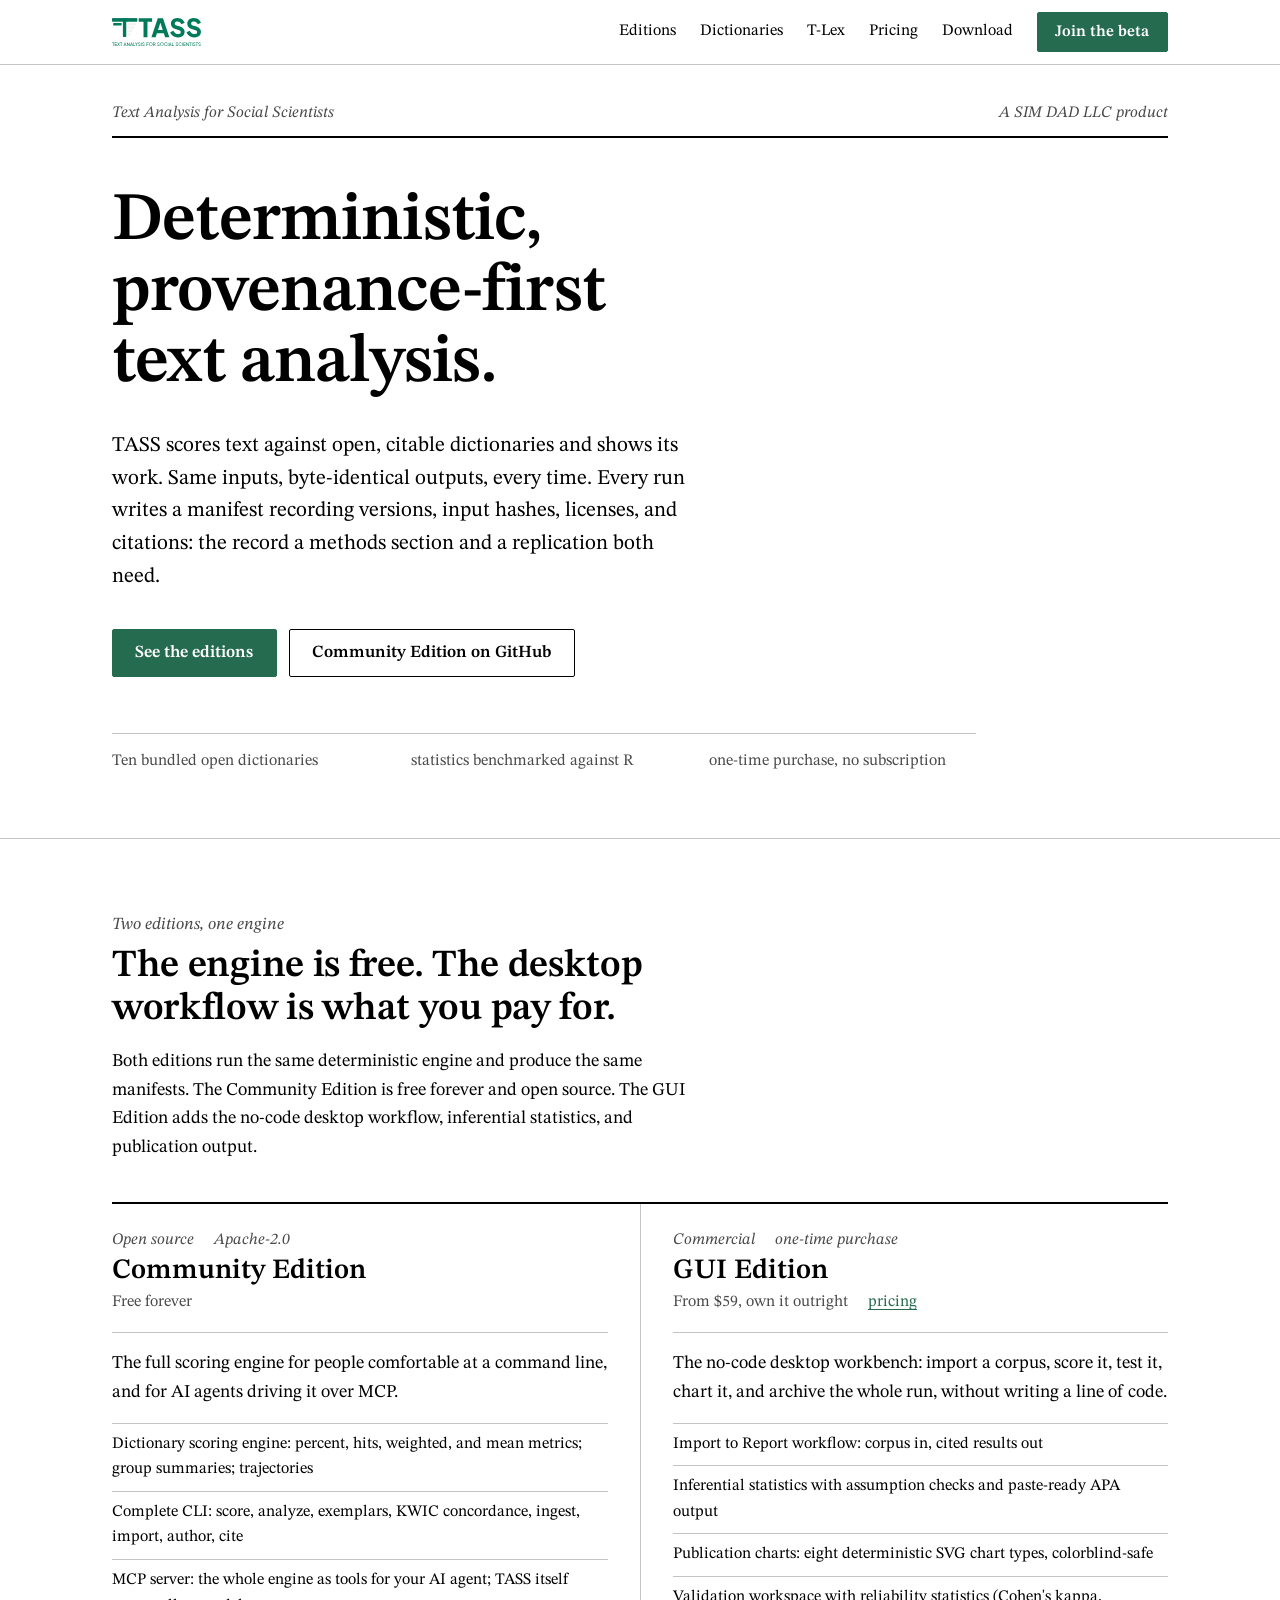
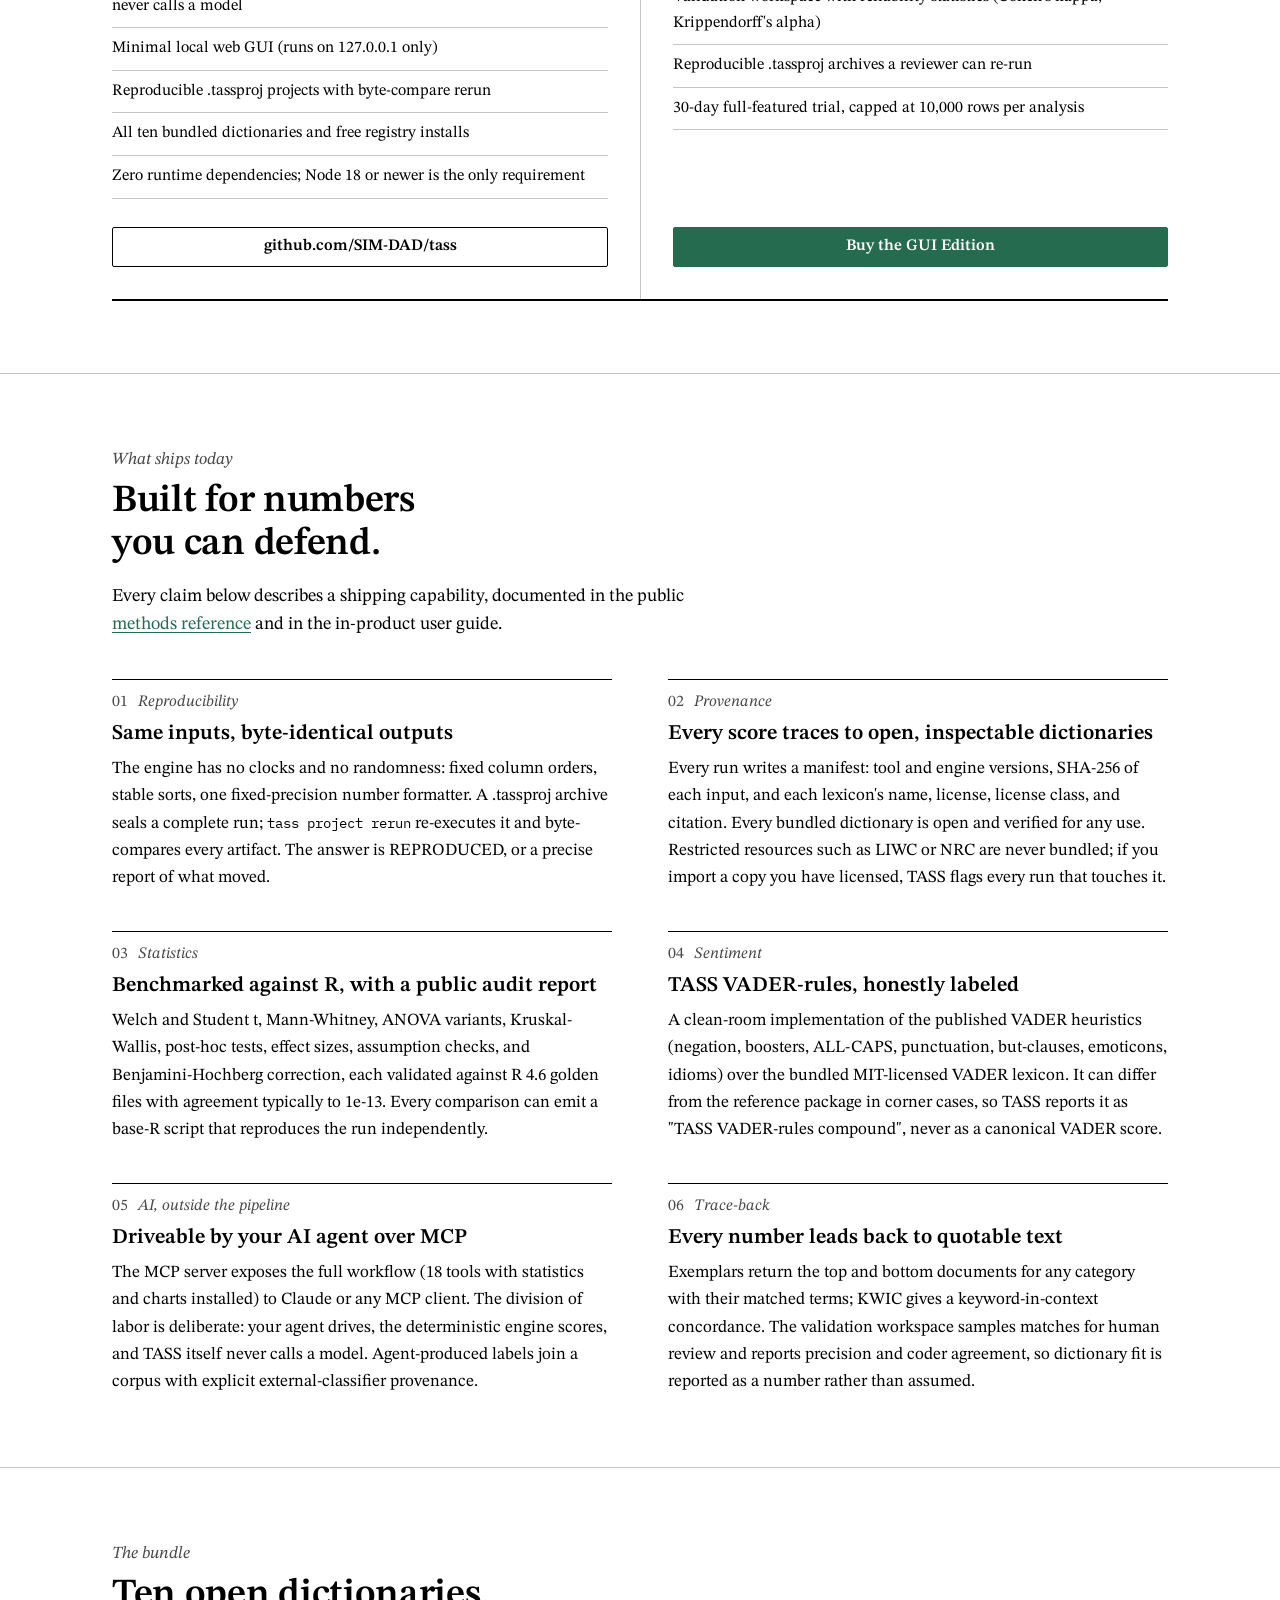
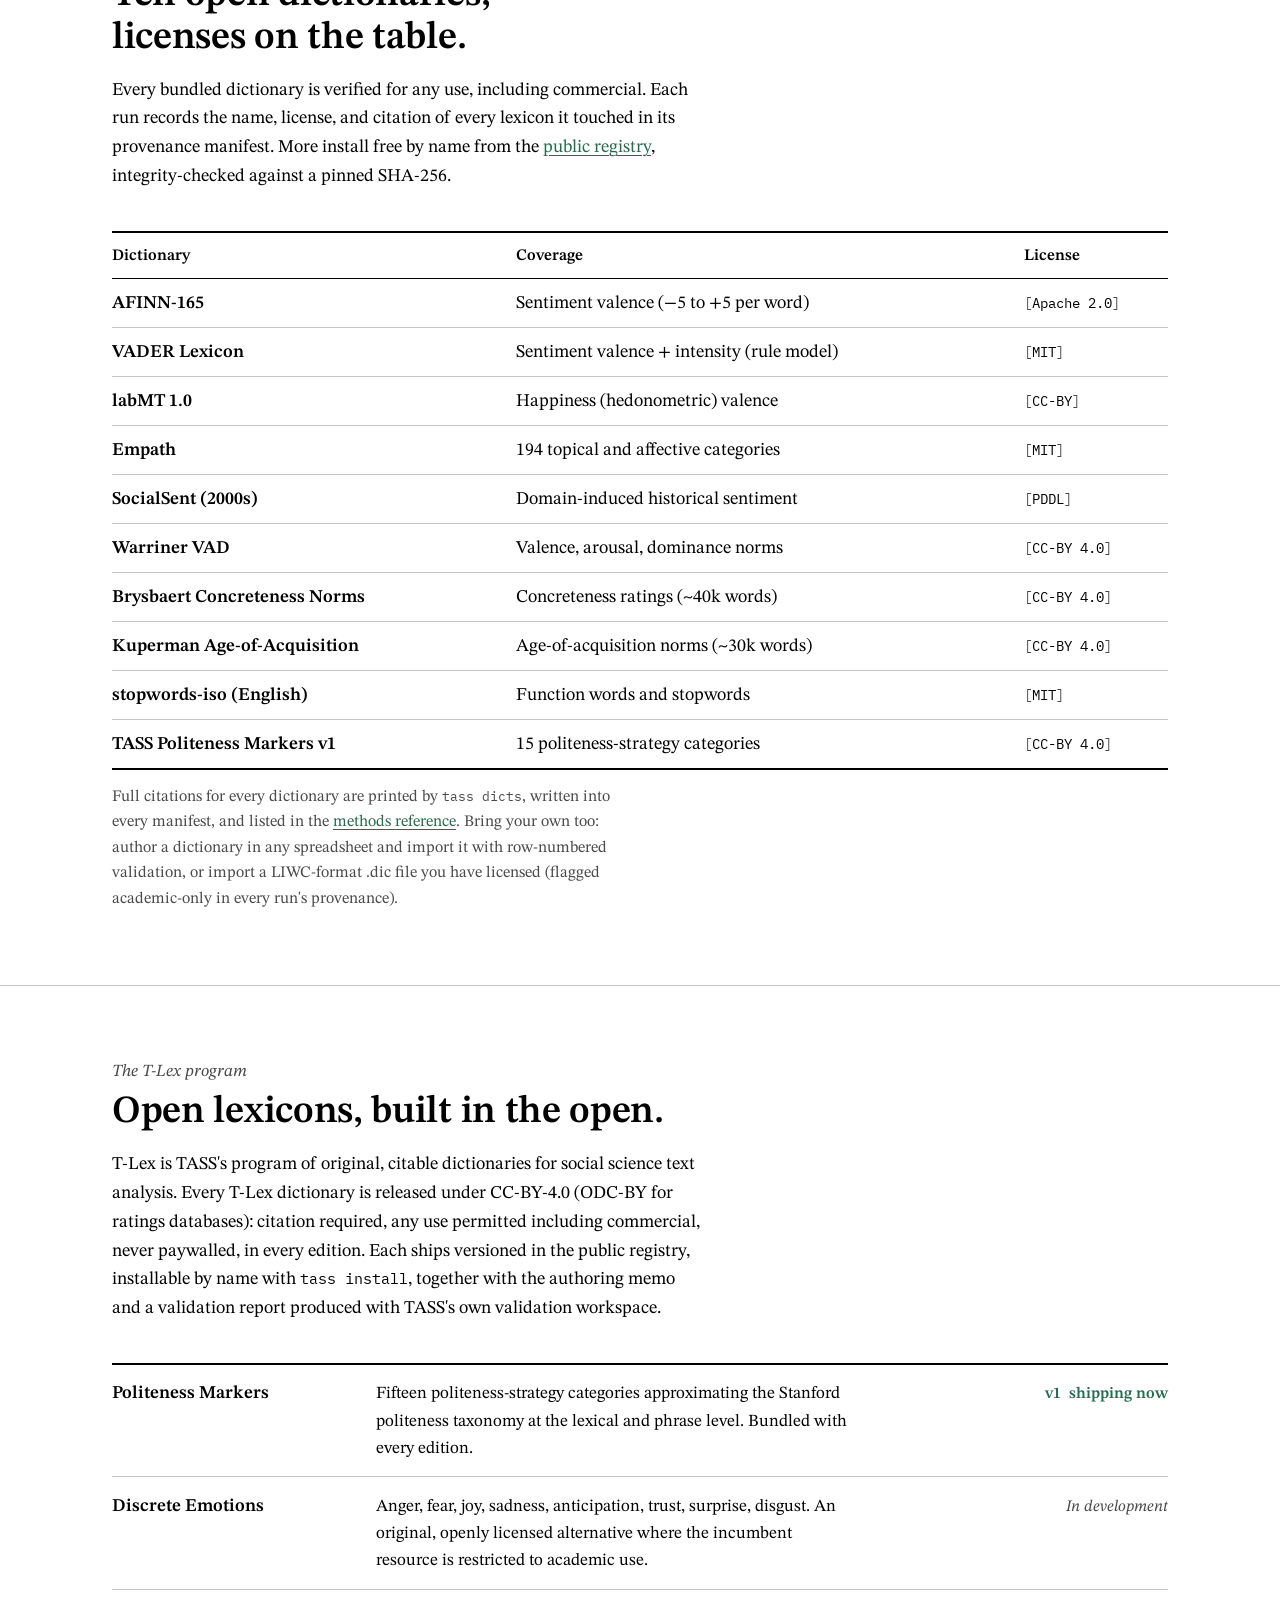
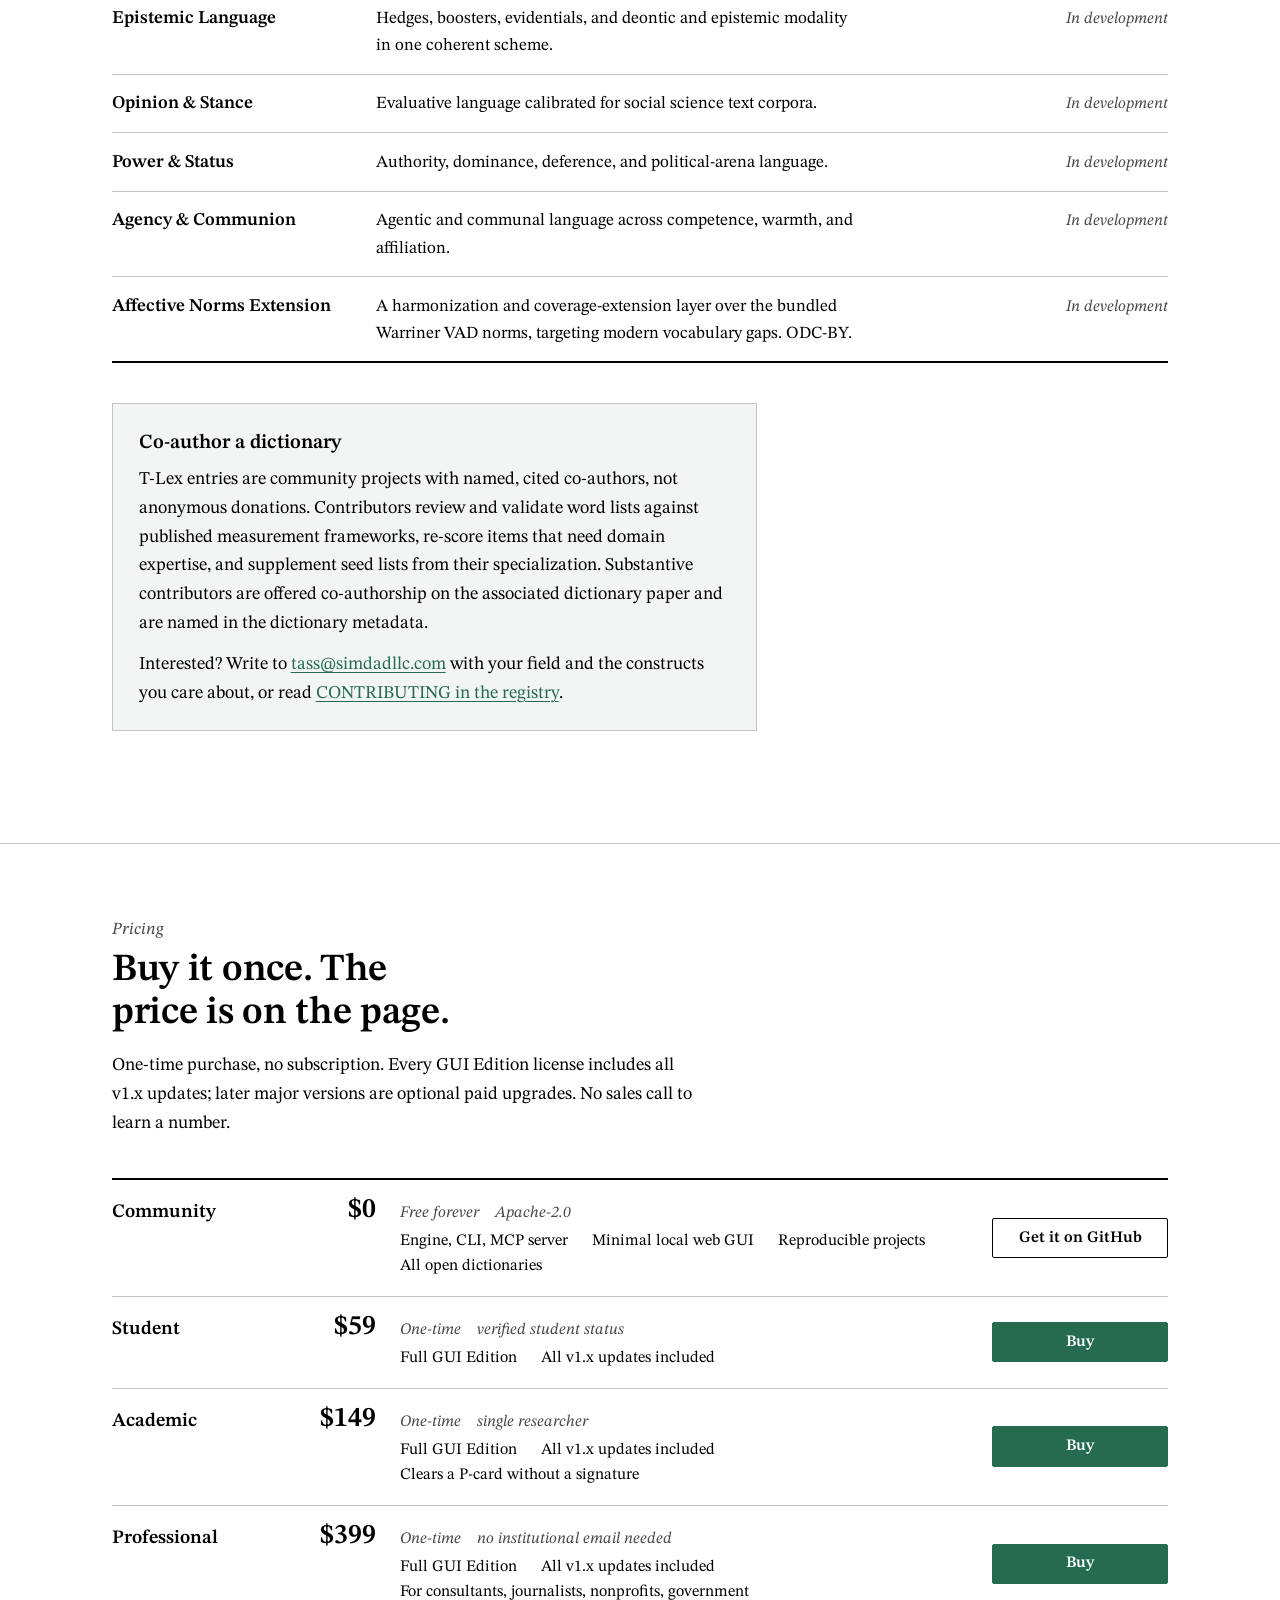
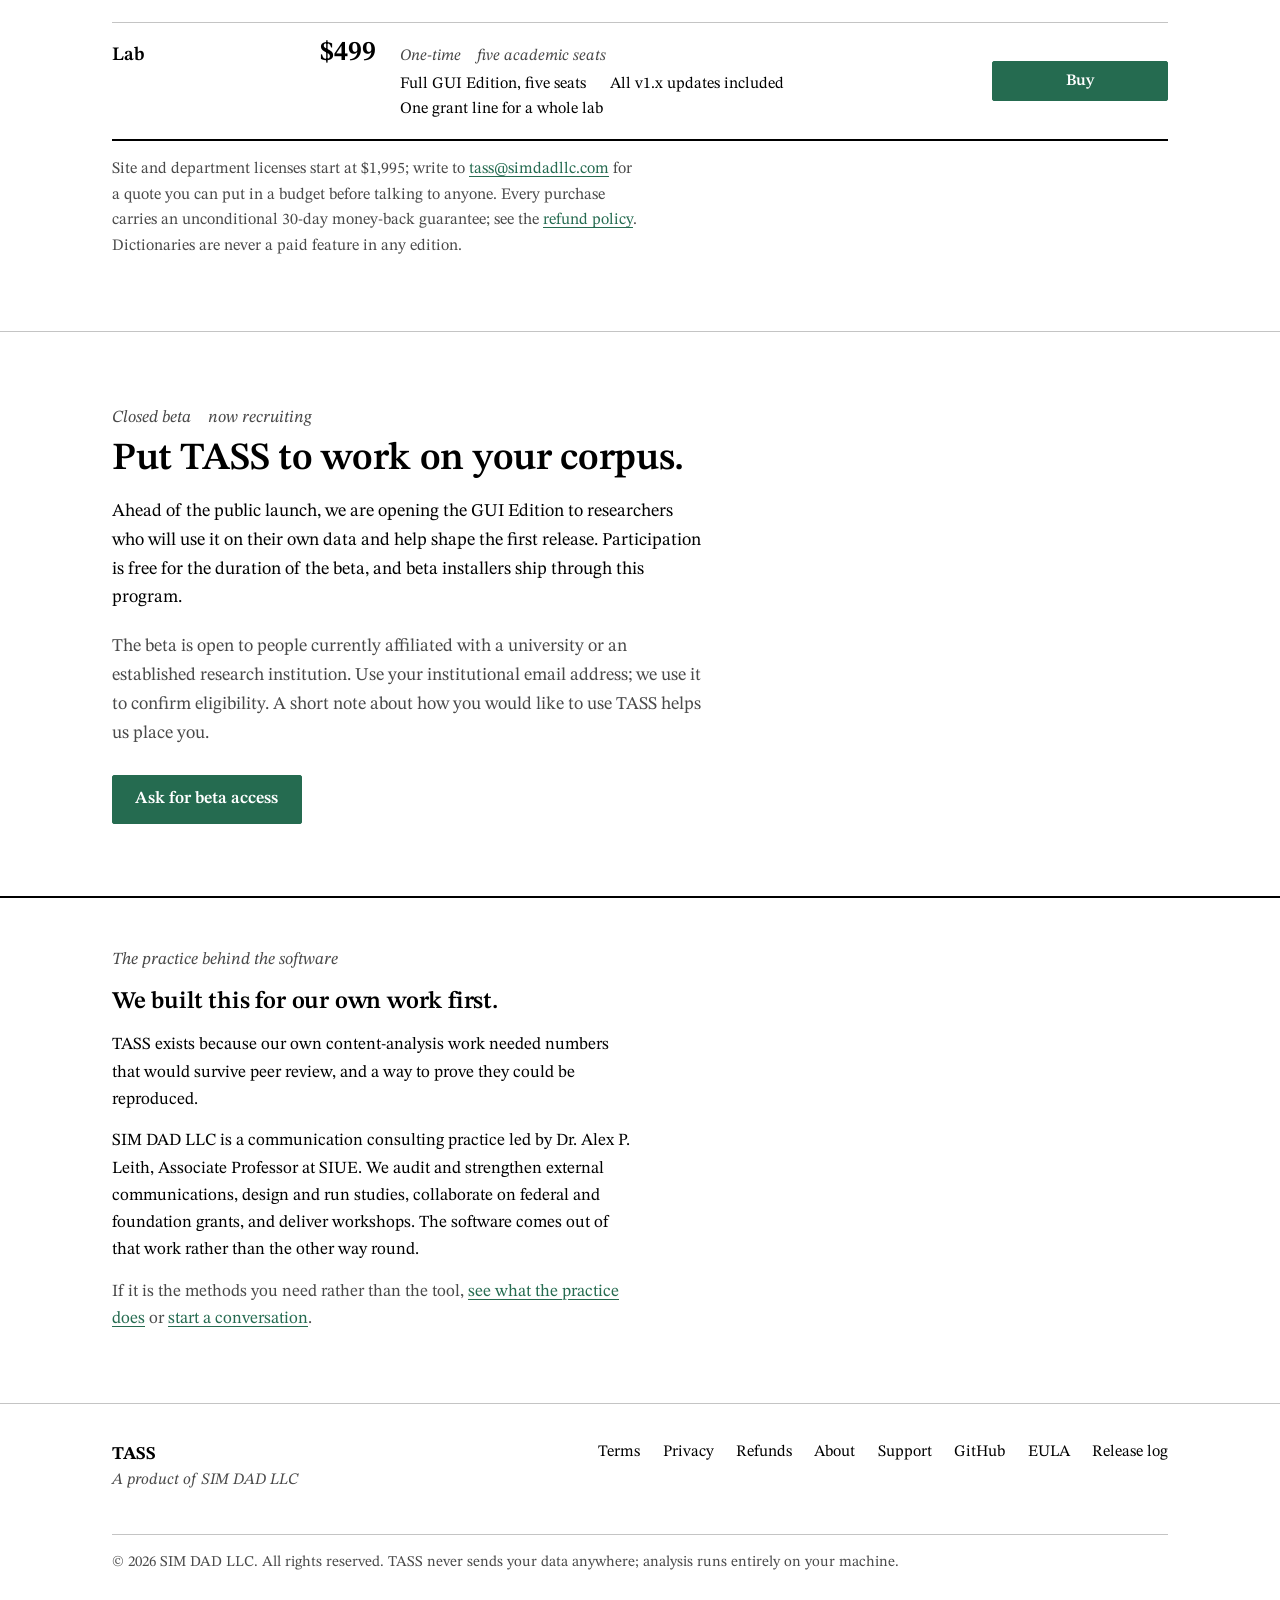
==== commit 9a48361a: "Merge pull request #2 from SIM-DAD/restyle-2026-10 restyle 2026 10" ====
--- a/index.html
+++ b/index.html
@@ -32,9 +32,6 @@
     "publisher": { "@type": "Organization", "name": "SIM DAD LLC", "url": "https://simdadllc.com" }
   }
   </script>
-  <link rel="preconnect" href="https://fonts.googleapis.com">
-  <link rel="preconnect" href="https://fonts.gstatic.com" crossorigin>
-  <link href="https://fonts.googleapis.com/css2?family=Plus+Jakarta+Sans:ital,wght@0,400;0,500;0,600;0,700;0,800;1,400&family=Lora:ital,wght@0,400;0,500;0,600;0,700;1,400;1,500&display=swap" rel="stylesheet">
   <link rel="stylesheet" href="/css/site.css">
 </head>
 <body>
@@ -44,7 +41,7 @@
       <a href="/" class="nav-brand" aria-label="TASS home">
         <picture>
           <source srcset="/img/wordmark-F4F4F5.svg" media="(prefers-color-scheme: dark)">
-          <img src="/img/wordmark-2E7D5E.svg" alt="TASS" class="nav-wordmark">
+          <img src="/img/wordmark-256B50.svg" alt="TASS" class="nav-wordmark">
         </picture>
       </a>
       <div class="nav-links">
@@ -61,14 +58,14 @@
   <!-- HERO -->
   <header class="hero">
     <div class="container">
-      <span class="hero-eyebrow">Text Analysis for Social Scientists · A SIM DAD LLC product</span>
-      <h1>Deterministic, <span class="hero-accent">provenance-first</span> text analysis.</h1>
+      <span class="hero-eyebrow parts"><span>Text Analysis for Social Scientists</span><span>A SIM DAD LLC product</span></span>
+      <h1>Deterministic, provenance-first text analysis.</h1>
       <p class="hero-sub">TASS scores text against open, citable dictionaries and shows its work. Same inputs, byte-identical outputs, every time. Every run writes a manifest recording versions, input hashes, licenses, and citations: the record a methods section and a replication both need.</p>
       <div class="hero-actions">
         <a href="#editions" class="btn btn-primary btn-lg">See the editions</a>
         <a href="https://github.com/SIM-DAD/tass" class="btn btn-ghost btn-lg">Community Edition on GitHub</a>
       </div>
-      <p class="hero-meta">Ten bundled open dictionaries · statistics benchmarked against R · one-time purchase, no subscription</p>
+      <p class="hero-meta parts"><span>Ten bundled open dictionaries</span><span>statistics benchmarked against R</span><span>one-time purchase, no subscription</span></p>
     </div>
   </header>
 
@@ -76,12 +73,12 @@
   <section class="section" id="editions" aria-labelledby="editions-h">
     <div class="container">
       <span class="eyebrow">Two editions, one engine</span>
-      <h2 id="editions-h">The engine is free. The <em>desktop workflow</em> is what you pay for.</h2>
+      <h2 id="editions-h">The engine is free. The desktop workflow is what you pay for.</h2>
       <p class="section-sub">Both editions run the same deterministic engine and produce the same manifests. The Community Edition is free forever and open source. The GUI Edition adds the no-code desktop workflow, inferential statistics, and publication output.</p>
 
       <div class="editions-grid">
         <div class="edition-card">
-          <span class="edition-kicker">Open source · Apache-2.0</span>
+          <span class="edition-kicker parts"><span>Open source</span><span>Apache-2.0</span></span>
           <h3>Community Edition</h3>
           <p class="edition-price">Free forever</p>
           <p class="blurb">The full scoring engine for people comfortable at a command line, and for AI agents driving it over MCP.</p>
@@ -98,9 +95,9 @@
         </div>
 
         <div class="edition-card featured">
-          <span class="edition-kicker">Commercial · one-time purchase</span>
+          <span class="edition-kicker parts"><span>Commercial</span><span>one-time purchase</span></span>
           <h3>GUI Edition</h3>
-          <p class="edition-price">From $59, own it outright · <a href="#pricing">pricing</a></p>
+          <p class="edition-price parts"><span>From $59, own it outright</span><span><a href="#pricing">pricing</a></span></p>
           <p class="blurb">The no-code desktop workbench: import a corpus, score it, test it, chart it, and archive the whole run, without writing a line of code.</p>
           <ul class="edition-list">
             <li>Import to Report workflow: corpus in, cited results out</li>
@@ -120,37 +117,37 @@
   <section class="section section-alt" aria-labelledby="features-h">
     <div class="container">
       <span class="eyebrow">What ships today</span>
-      <h2 id="features-h">Built for numbers you can <em>defend</em>.</h2>
+      <h2 id="features-h">Built for numbers you can defend.</h2>
       <p class="section-sub">Every claim below describes a shipping capability, documented in the public <a href="https://github.com/SIM-DAD/tass/blob/main/docs/METHODS.md">methods reference</a> and in the in-product user guide.</p>
 
       <div class="features-grid">
         <div class="feature-cell">
-          <div class="feature-num">01 · Reproducibility</div>
+          <div class="feature-num parts"><span>01</span><span>Reproducibility</span></div>
           <h3>Same inputs, byte-identical outputs</h3>
           <p>The engine has no clocks and no randomness: fixed column orders, stable sorts, one fixed-precision number formatter. A .tassproj archive seals a complete run; <code>tass project rerun</code> re-executes it and byte-compares every artifact. The answer is REPRODUCED, or a precise report of what moved.</p>
         </div>
         <div class="feature-cell">
-          <div class="feature-num">02 · Provenance</div>
+          <div class="feature-num parts"><span>02</span><span>Provenance</span></div>
           <h3>Every score traces to open, inspectable dictionaries</h3>
           <p>Every run writes a manifest: tool and engine versions, SHA-256 of each input, and each lexicon's name, license, license class, and citation. Every bundled dictionary is open and verified for any use. Restricted resources such as LIWC or NRC are never bundled; if you import a copy you have licensed, TASS flags every run that touches it.</p>
         </div>
         <div class="feature-cell">
-          <div class="feature-num">03 · Statistics</div>
+          <div class="feature-num parts"><span>03</span><span>Statistics</span></div>
           <h3>Benchmarked against R, with a public audit report</h3>
           <p>Welch and Student t, Mann-Whitney, ANOVA variants, Kruskal-Wallis, post-hoc tests, effect sizes, assumption checks, and Benjamini-Hochberg correction, each validated against R 4.6 golden files with agreement typically to 1e-13. Every comparison can emit a base-R script that reproduces the run independently.</p>
         </div>
         <div class="feature-cell">
-          <div class="feature-num">04 · Sentiment</div>
+          <div class="feature-num parts"><span>04</span><span>Sentiment</span></div>
           <h3>TASS VADER-rules, honestly labeled</h3>
           <p>A clean-room implementation of the published VADER heuristics (negation, boosters, ALL-CAPS, punctuation, but-clauses, emoticons, idioms) over the bundled MIT-licensed VADER lexicon. It can differ from the reference package in corner cases, so TASS reports it as "TASS VADER-rules compound", never as a canonical VADER score.</p>
         </div>
         <div class="feature-cell">
-          <div class="feature-num">05 · AI, outside the pipeline</div>
+          <div class="feature-num parts"><span>05</span><span>AI, outside the pipeline</span></div>
           <h3>Driveable by your AI agent over MCP</h3>
           <p>The MCP server exposes the full workflow (18 tools with statistics and charts installed) to Claude or any MCP client. The division of labor is deliberate: your agent drives, the deterministic engine scores, and TASS itself never calls a model. Agent-produced labels join a corpus with explicit external-classifier provenance.</p>
         </div>
         <div class="feature-cell">
-          <div class="feature-num">06 · Trace-back</div>
+          <div class="feature-num parts"><span>06</span><span>Trace-back</span></div>
           <h3>Every number leads back to quotable text</h3>
           <p>Exemplars return the top and bottom documents for any category with their matched terms; KWIC gives a keyword-in-context concordance. The validation workspace samples matches for human review and reports precision and coder agreement, so dictionary fit is reported as a number rather than assumed.</p>
         </div>
@@ -162,7 +159,7 @@
   <section class="section" id="dictionaries" aria-labelledby="dict-h">
     <div class="container">
       <span class="eyebrow">The bundle</span>
-      <h2 id="dict-h">Ten <em>open</em> dictionaries, licenses on the table.</h2>
+      <h2 id="dict-h">Ten open dictionaries, licenses on the table.</h2>
       <p class="section-sub">Every bundled dictionary is verified for any use, including commercial. Each run records the name, license, and citation of every lexicon it touched in its provenance manifest. More install free by name from the <a href="https://github.com/SIM-DAD/tass-lexicons">public registry</a>, integrity-checked against a pinned SHA-256.</p>
 
       <div class="table-wrap" tabindex="0">
@@ -197,13 +194,13 @@
   <section class="section section-alt" id="tlex" aria-labelledby="tlex-h">
     <div class="container">
       <span class="eyebrow">The T-Lex program</span>
-      <h2 id="tlex-h">Open lexicons, built in the <em>open</em>.</h2>
+      <h2 id="tlex-h">Open lexicons, built in the open.</h2>
       <p class="section-sub">T-Lex is TASS's program of original, citable dictionaries for social science text analysis. Every T-Lex dictionary is released under CC-BY-4.0 (ODC-BY for ratings databases): citation required, any use permitted including commercial, never paywalled, in every edition. Each ships versioned in the public registry, installable by name with <code>tass install</code>, together with the authoring memo and a validation report produced with TASS's own validation workspace.</p>
 
       <div class="tlex-list">
         <div class="tlex-item">
           <span class="tlex-name">Politeness Markers</span>
-          <span class="tlex-status shipping">v1 · shipping now</span>
+          <span class="tlex-status shipping parts"><span>v1</span><span>shipping now</span></span>
           <p class="tlex-desc">Fifteen politeness-strategy categories approximating the Stanford politeness taxonomy at the lexical and phrase level. Bundled with every edition.</p>
         </div>
         <div class="tlex-item">
@@ -238,7 +235,7 @@
         </div>
       </div>
 
-      <div class="callout" style="margin-top:2.5rem;">
+      <div class="callout">
         <h3>Co-author a dictionary</h3>
         <p>T-Lex entries are community projects with named, cited co-authors, not anonymous donations. Contributors review and validate word lists against published measurement frameworks, re-score items that need domain expertise, and supplement seed lists from their specialization. Substantive contributors are offered co-authorship on the associated dictionary paper and are named in the dictionary metadata.</p>
         <p>Interested? Write to <a href="mailto:tass@simdadllc.com?subject=T-Lex%20collaboration">tass@simdadllc.com</a> with your field and the constructs you care about, or read <a href="https://github.com/SIM-DAD/tass-lexicons">CONTRIBUTING in the registry</a>.</p>
@@ -250,14 +247,14 @@
   <section class="section" id="pricing" aria-labelledby="pricing-h">
     <div class="container">
       <span class="eyebrow">Pricing</span>
-      <h2 id="pricing-h">Buy it once. The <em>price</em> is on the page.</h2>
+      <h2 id="pricing-h">Buy it once. The price is on the page.</h2>
       <p class="section-sub">One-time purchase, no subscription. Every GUI Edition license includes all v1.x updates; later major versions are optional paid upgrades. No sales call to learn a number.</p>
 
       <div class="pricing-grid">
         <div class="pricing-card">
           <div class="tier">Community</div>
           <div class="price">$0</div>
-          <div class="meta">Free forever · Apache-2.0</div>
+          <div class="meta parts"><span>Free forever</span><span>Apache-2.0</span></div>
           <ul>
             <li>Engine, CLI, MCP server</li>
             <li>Minimal local web GUI</li>
@@ -269,7 +266,7 @@
         <div class="pricing-card">
           <div class="tier">Student</div>
           <div class="price">$59</div>
-          <div class="meta">One-time · verified student status</div>
+          <div class="meta parts"><span>One-time</span><span>verified student status</span></div>
           <ul>
             <li>Full GUI Edition</li>
             <li>All v1.x updates included</li>
@@ -279,7 +276,7 @@
         <div class="pricing-card">
           <div class="tier">Academic</div>
           <div class="price">$149</div>
-          <div class="meta">One-time · single researcher</div>
+          <div class="meta parts"><span>One-time</span><span>single researcher</span></div>
           <ul>
             <li>Full GUI Edition</li>
             <li>All v1.x updates included</li>
@@ -290,7 +287,7 @@
         <div class="pricing-card">
           <div class="tier">Professional</div>
           <div class="price">$399</div>
-          <div class="meta">One-time · no institutional email needed</div>
+          <div class="meta parts"><span>One-time</span><span>no institutional email needed</span></div>
           <ul>
             <li>Full GUI Edition</li>
             <li>All v1.x updates included</li>
@@ -301,7 +298,7 @@
         <div class="pricing-card">
           <div class="tier">Lab</div>
           <div class="price">$499</div>
-          <div class="meta">One-time · five academic seats</div>
+          <div class="meta parts"><span>One-time</span><span>five academic seats</span></div>
           <ul>
             <li>Full GUI Edition, five seats</li>
             <li>All v1.x updates included</li>
@@ -318,10 +315,10 @@
   <!-- BETA -->
   <section class="section section-alt" id="beta" aria-labelledby="beta-h">
     <div class="container-narrow">
-      <span class="eyebrow">Closed beta · now recruiting</span>
-      <h2 id="beta-h">Put TASS to work on <em>your</em> corpus.</h2>
-      <p class="section-sub" style="margin-bottom:1.25rem;">Ahead of the public launch, we are opening the GUI Edition to researchers who will use it on their own data and help shape the first release. Participation is free for the duration of the beta, and beta installers ship through this program.</p>
-      <p style="font-size:0.9375rem;color:var(--muted);line-height:1.7;max-width:62ch;margin-bottom:1.75rem;">The beta is open to people currently affiliated with a university or an established research institution. Use your institutional email address; we use it to confirm eligibility. A short note about how you would like to use TASS helps us place you.</p>
+      <span class="eyebrow parts"><span>Closed beta</span><span>now recruiting</span></span>
+      <h2 id="beta-h">Put TASS to work on your corpus.</h2>
+      <p class="section-sub">Ahead of the public launch, we are opening the GUI Edition to researchers who will use it on their own data and help shape the first release. Participation is free for the duration of the beta, and beta installers ship through this program.</p>
+      <p class="beta-note">The beta is open to people currently affiliated with a university or an established research institution. Use your institutional email address; we use it to confirm eligibility. A short note about how you would like to use TASS helps us place you.</p>
       <a class="btn btn-primary btn-lg" href="/beta/">Ask for beta access</a>
     </div>
   </section>
--- a/css/site.css
+++ b/css/site.css
@@ -1,301 +1,353 @@
-/* TASS site stylesheet (2026-07 rewrite). Shared by every page. */
+/* TASS site stylesheet. Shared by every page.
+   Restyle 2026-10-15 against the design brief (site-copy/DESIGN-BRIEFS-2026-10-15.md, section 2):
+   the page is set as the methods section of a journal article. Rules and tables carry the
+   structure; data is set as data; one accent, the wordmark green. */
+
+/* ── FONTS (self-hosted, SIL OFL 1.1; see /fonts/README.txt) ────────── */
+@font-face {
+  font-family: 'STIX Two Text';
+  font-style: normal;
+  font-weight: 400 700;
+  font-display: swap;
+  src: url('/fonts/stix-two-text-latin-wght-normal.woff2') format('woff2-variations'),
+       url('/fonts/stix-two-text-latin-wght-normal.woff2') format('woff2');
+  unicode-range: U+0000-00FF,U+0131,U+0152-0153,U+02BB-02BC,U+02C6,U+02DA,U+02DC,U+0304,U+0308,U+0329,U+2000-206F,U+20AC,U+2122,U+2191,U+2193,U+2212,U+2215,U+FEFF,U+FFFD;
+}
+@font-face {
+  font-family: 'STIX Two Text';
+  font-style: italic;
+  font-weight: 400 700;
+  font-display: swap;
+  src: url('/fonts/stix-two-text-latin-wght-italic.woff2') format('woff2-variations'),
+       url('/fonts/stix-two-text-latin-wght-italic.woff2') format('woff2');
+  unicode-range: U+0000-00FF,U+0131,U+0152-0153,U+02BB-02BC,U+02C6,U+02DA,U+02DC,U+0304,U+0308,U+0329,U+2000-206F,U+20AC,U+2122,U+2191,U+2193,U+2212,U+2215,U+FEFF,U+FFFD;
+}
+@font-face {
+  font-family: 'IBM Plex Mono';
+  font-style: normal;
+  font-weight: 400;
+  font-display: swap;
+  src: url('/fonts/ibm-plex-mono-latin-400-normal.woff2') format('woff2');
+}
 
 *, *::before, *::after { box-sizing: border-box; margin: 0; padding: 0; }
 
 /* ── TOKENS ─────────────────────────────────────────────────────── */
 :root {
-  --accent:      #009E73;  /* brand green: large display text, borders, decoration */
-  --accent-ink:  #006C4F;  /* accent for small text and button fills: 6.3:1 on white, the 5:1 house floor with margin */
-  --accent-deep: #006C4F;
-  --btn-fg:      #FFFFFF;
-  --text:        #0F0F0F;
-  --muted:       #586070;
-  --bg:          #FFFFFF;
-  --surface:     #F7F7F8;
-  --border:      #E4E4E7;
-  --font:        'Plus Jakarta Sans', -apple-system, BlinkMacSystemFont, sans-serif;
-  --font-display:'Lora', 'Source Serif Pro', 'Iowan Old Style', Georgia, serif;
-  --max-w:       1080px;
-  --radius:      8px;
-}
-
+  color-scheme: light dark;
+  --ink:    #000000;  /* text and heavy rules: black ink on a journal page */
+  --paper:  #FFFFFF;  /* the printed page */
+  --muted:  #4A4A4A;  /* captions and table notes: 8.9:1 on paper */
+  --rule:   #C4C4C4;  /* booktabs mid-rules, non-text */
+  --accent: #256B50;  /* the TASS wordmark ink: links and the primary action, 6.4:1 on paper */
+  --on-accent: #FFFFFF;
+  --tint:   #F3F5F4;  /* the shaded boxed note */
+  --serif:  'STIX Two Text', 'STIX Two', Cambria, 'Times New Roman', serif;
+  --mono:   'IBM Plex Mono', ui-monospace, Consolas, monospace;
+  --max-w:  1120px;
+  --measure: 66ch;
+}
 @media (prefers-color-scheme: dark) {
   :root {
-    --accent-ink:  #34D399;
-    --accent-deep: #6EE7B7;
-    --btn-fg:      #06251A;
-    --text:        #F4F4F5;
-    --muted:       #A1A1AA;
-    --bg:          #09090B;
-    --surface:     #111113;
-    --border:      #27272A;
+    --ink:    #EDEDED;
+    --paper:  #141414;
+    --muted:  #ABABAB;
+    --rule:   #3A3A3A;
+    --accent: #6FC19A;
+    --on-accent: #08241A;
+    --tint:   #1C1F1D;
   }
 }
 
 /* ── BASE ───────────────────────────────────────────────────────── */
-html { scroll-behavior: smooth; }
+html { -webkit-text-size-adjust: 100%; }
 body {
-  font-family: var(--font);
-  color: var(--text);
+  font-family: var(--serif);
+  font-size: 1.125rem;
   line-height: 1.6;
-  -webkit-font-smoothing: antialiased;
-  background-color: var(--bg);
-  background-image:
-    linear-gradient(rgba(46, 125, 94, 0.04) 1px, transparent 1px),
-    linear-gradient(90deg, rgba(46, 125, 94, 0.04) 1px, transparent 1px);
-  background-size: 32px 32px, 32px 32px;
-  background-repeat: repeat;
+  color: var(--ink);
+  background: var(--paper);
+  font-variant-numeric: lining-nums;
+  text-rendering: optimizeLegibility;
 }
 img, video { max-width: 100%; display: block; }
 a { color: inherit; text-decoration: none; }
-main a:not(.btn), .prose a { color: var(--accent-ink); border-bottom: 1px solid var(--border); }
-main a:not(.btn):hover, .prose a:hover { border-color: var(--accent-ink); }
-:focus-visible { outline: 2px solid var(--accent-ink); outline-offset: 3px; border-radius: 3px; }
+main a:not(.btn), .section a:not(.btn), .practice a, .prose a {
+  color: var(--accent);
+  text-decoration: underline;
+  text-decoration-thickness: 1px;
+  text-underline-offset: 0.18em;
+}
+main a:not(.btn):hover, .section a:not(.btn):hover, .practice a:hover { text-decoration-thickness: 2px; }
+/* a meta string split into parts (the middots it carried were chrome) */
+.eyebrow.parts > span:not(:last-child) { margin-right: 1em; }
+:focus-visible { outline: 2px solid var(--accent); outline-offset: 3px; }
+code {
+  font-family: var(--mono);
+  font-size: 0.84em;
+  word-break: break-word;
+}
+strong { font-weight: 650; }
+.visually-hidden {
+  position: absolute !important; width: 1px; height: 1px; overflow: hidden;
+  clip: rect(0 0 0 0); white-space: nowrap;
+}
 
 .container { max-width: var(--max-w); margin: 0 auto; padding: 0 2rem; }
-.container-narrow { max-width: 760px; margin: 0 auto; padding: 0 2rem; }
+.container-narrow { max-width: var(--max-w); margin: 0 auto; padding: 0 2rem; }
+.container-narrow > .section-sub, .container-narrow > h2 { max-width: var(--measure); }
 
 /* ── NAV ────────────────────────────────────────────────────────── */
-.nav { position: sticky; top: 0; z-index: 100; background: var(--bg); border-bottom: 1px solid var(--border); }
+.nav { background: var(--paper); border-bottom: 1px solid var(--rule); }
 .nav-inner {
   max-width: var(--max-w); margin: 0 auto; padding: 0 2rem;
-  height: 60px; display: flex; align-items: center; justify-content: space-between; gap: 1rem;
+  min-height: 64px; display: flex; align-items: center; justify-content: space-between; gap: 1rem;
 }
 .nav-brand { display: flex; align-items: center; flex-shrink: 0; }
-.nav-wordmark { height: 32px; width: auto; display: block; }
-.nav-links { display: flex; align-items: center; gap: 1.4rem; flex-wrap: wrap; }
-.nav-links a { font-size: 0.8125rem; font-weight: 600; color: var(--muted); }
-.nav-links a:hover { color: var(--text); }
-.nav-links .btn { color: var(--btn-fg); }
+.nav-wordmark { height: 28px; width: auto; display: block; }
+.nav-links { display: flex; align-items: center; gap: 1.5rem; flex-wrap: wrap; }
+.nav-links a { font-size: 1rem; color: var(--ink); }
+.nav-links a:not(.btn):hover { text-decoration: underline; text-underline-offset: 0.2em; }
+.nav-links .btn { color: var(--on-accent); }
 
 /* ── BUTTONS ────────────────────────────────────────────────────── */
 .btn {
-  display: inline-flex; align-items: center; justify-content: center; gap: 0.3rem;
-  padding: 0.6rem 1.3rem; border-radius: var(--radius);
-  font-family: var(--font); font-size: 0.875rem; font-weight: 600;
-  cursor: pointer; border: 1.5px solid transparent; transition: all 0.15s; text-decoration: none;
-}
-.btn-primary { background: var(--accent-ink); color: var(--btn-fg); border-color: var(--accent-ink); }
-.btn-primary:hover { background: var(--accent-deep); border-color: var(--accent-deep); }
-.btn-ghost { background: transparent; color: var(--text); border-color: var(--border); }
-.btn-ghost:hover { border-color: var(--accent-ink); color: var(--accent-ink); }
-.btn-lg { padding: 0.8rem 1.75rem; font-size: 1rem; }
+  display: inline-flex; align-items: center; justify-content: center;
+  padding: 0.55rem 1.1rem; border-radius: 2px;
+  font-family: var(--serif); font-size: 1rem; font-weight: 600; line-height: 1.3;
+  cursor: pointer; border: 1px solid transparent; text-decoration: none;
+  transition: background-color 0.15s, color 0.15s, border-color 0.15s;
+}
+.btn-primary { background: var(--accent); color: var(--on-accent); border-color: var(--accent); }
+.btn-primary:hover { background: var(--ink); border-color: var(--ink); color: var(--paper); }
+.btn-ghost { background: transparent; color: var(--ink); border-color: var(--ink); }
+.btn-ghost:hover { background: var(--ink); color: var(--paper); }
+.btn:active { transform: translateY(1px); }
+.btn-lg { padding: 0.75rem 1.4rem; font-size: 1.0625rem; }
 .btn-full { width: 100%; }
 
-/* ── HERO ───────────────────────────────────────────────────────── */
-.hero { padding: 6rem 0 4.5rem; border-bottom: 1px solid var(--border); }
+/* ── HERO: the article's opening page ───────────────────────────── */
+.hero { padding: 2.25rem 0 4rem; }
 .hero-eyebrow {
-  display: inline-block; font-size: 0.75rem; font-weight: 700;
-  text-transform: uppercase; letter-spacing: 0.1em; color: var(--muted); margin-bottom: 1.5rem;
+  display: flex; justify-content: space-between; flex-wrap: wrap; gap: 0.25rem 2rem;
+  font-style: italic; font-size: 1rem; color: var(--muted);
+  padding-bottom: 0.6rem; border-bottom: 2px solid var(--ink); margin-bottom: 3rem;
 }
 .hero h1 {
-  font-family: var(--font-display);
-  font-size: clamp(2.6rem, 6vw, 4.5rem); font-weight: 600;
-  line-height: 1.06; letter-spacing: -0.02em; max-width: 20ch; margin-bottom: 1.5rem;
-}
-.hero-accent { color: var(--accent-ink); font-style: italic; font-weight: 500; }
+  font-size: clamp(2.5rem, 5.6vw, 4.25rem); font-weight: 600;
+  line-height: 1.04; letter-spacing: -0.012em; max-width: 17ch; margin-bottom: 2rem;
+}
 .hero-sub {
-  font-size: 1.125rem; color: var(--muted); max-width: 56ch;
-  line-height: 1.65; margin-bottom: 2.25rem;
+  font-size: 1.3125rem; line-height: 1.55; max-width: 58ch; margin-bottom: 2.25rem;
 }
 .hero-actions { display: flex; align-items: center; gap: 0.75rem; flex-wrap: wrap; }
-.hero-meta { margin-top: 1.6rem; font-size: 0.8rem; color: var(--muted); }
-
-@keyframes fadeUp { from { opacity: 0; transform: translateY(14px); } to { opacity: 1; transform: translateY(0); } }
-.hero-eyebrow, .hero h1, .hero-sub, .hero-actions, .hero-meta {
-  animation: fadeUp 0.75s cubic-bezier(0.2, 0.65, 0.3, 1) backwards;
-}
-.hero h1 { animation-delay: 0.12s; }
-.hero-sub { animation-delay: 0.28s; }
-.hero-actions { animation-delay: 0.42s; }
-.hero-meta { animation-delay: 0.54s; }
-@media (prefers-reduced-motion: reduce) {
-  .hero-eyebrow, .hero h1, .hero-sub, .hero-actions, .hero-meta { animation: none; }
+.hero-meta {
+  display: grid; grid-template-columns: repeat(3, minmax(0, 1fr)); gap: 0 2rem;
+  margin-top: 3.5rem; border-top: 1px solid var(--rule); padding-top: 0.9rem;
+  font-size: 1rem; color: var(--muted); max-width: 54rem;
 }
 
 /* ── SECTIONS ───────────────────────────────────────────────────── */
-.section { padding: 5.5rem 0; border-bottom: 1px solid var(--border); }
-.section-alt { background: var(--surface); }
+.section { padding: 4.5rem 0; border-top: 1px solid var(--rule); }
+.section-alt { background: transparent; }
 .eyebrow {
-  display: block; font-size: 0.72rem; font-weight: 700;
-  text-transform: uppercase; letter-spacing: 0.12em; color: var(--accent-ink); margin-bottom: 1rem;
-}
+  display: block; font-style: italic; font-size: 1.0625rem; color: var(--muted); margin-bottom: 0.4rem;
+}
+h1, h2, h3 { text-wrap: balance; }
 h2 {
-  font-family: var(--font-display);
-  font-size: clamp(1.8rem, 3.6vw, 2.6rem); font-weight: 600;
-  line-height: 1.12; letter-spacing: -0.02em; margin-bottom: 1.1rem;
-}
-h2 em { font-style: italic; color: var(--accent-ink); font-weight: 500; }
-.section-sub { font-size: 1.0625rem; color: var(--muted); max-width: 60ch; line-height: 1.65; }
-
-/* ── EDITION CARDS ──────────────────────────────────────────────── */
-.editions-grid { display: grid; grid-template-columns: 1fr 1fr; gap: 1.75rem; margin-top: 3rem; }
-.edition-card {
-  border: 1px solid var(--border); border-radius: var(--radius);
-  padding: 2.25rem; background: var(--bg); display: flex; flex-direction: column;
-}
-.edition-card.featured { border-color: var(--accent); border-width: 2px; }
-.edition-kicker { font-size: 0.72rem; font-weight: 800; text-transform: uppercase; letter-spacing: 0.12em; color: var(--accent-ink); margin-bottom: 0.6rem; }
-.edition-card h3 { font-family: var(--font-display); font-size: 1.55rem; font-weight: 600; letter-spacing: -0.015em; margin-bottom: 0.35rem; }
-.edition-price { font-size: 0.9rem; font-weight: 600; color: var(--muted); margin-bottom: 1.25rem; }
-.edition-card p.blurb { font-size: 0.9375rem; color: var(--muted); line-height: 1.65; margin-bottom: 1.25rem; }
-.edition-list { list-style: none; margin-bottom: 1.75rem; flex: 1; }
-.edition-list li {
-  font-size: 0.875rem; color: var(--text); padding: 0.45rem 0;
-  border-top: 1px solid var(--border); display: flex; align-items: baseline; gap: 0.6rem;
-}
-.edition-list li::before { content: '\2713'; color: var(--accent-ink); font-size: 0.75rem; font-weight: 800; flex-shrink: 0; }
-
-/* ── FEATURES GRID ──────────────────────────────────────────────── */
+  font-size: clamp(1.75rem, 3.2vw, 2.4rem); font-weight: 600;
+  line-height: 1.12; letter-spacing: -0.008em; margin-bottom: 1rem; max-width: 30ch;
+}
+.section-sub { max-width: var(--measure); margin-bottom: 1.25rem; }
+.beta-note { color: var(--muted); max-width: var(--measure); margin-bottom: 1.75rem; }
+
+/* ── EDITIONS: a two-column comparison under booktabs rules ─────── */
+.editions-grid {
+  display: grid; grid-template-columns: 1fr 1fr; margin-top: 2.5rem;
+  border-top: 2px solid var(--ink); border-bottom: 2px solid var(--ink);
+}
+.edition-card { padding: 1.5rem 2rem 2rem 0; display: flex; flex-direction: column; }
+.edition-card + .edition-card { padding: 1.5rem 0 2rem 2rem; border-left: 1px solid var(--rule); }
+.edition-card h3 { font-size: 1.75rem; font-weight: 600; line-height: 1.15; margin: 0.1rem 0 0.2rem; }
+.edition-kicker, .edition-price {
+  display: flex; flex-wrap: wrap; gap: 0 1.25rem; font-size: 1rem; color: var(--muted);
+}
+.edition-kicker { font-style: italic; }
+.edition-price { margin-bottom: 1rem; padding-bottom: 1rem; border-bottom: 1px solid var(--rule); }
+.edition-card p.blurb { margin-bottom: 1rem; }
+.edition-list { list-style: none; margin-bottom: 1.75rem; flex: 1; border-top: 1px solid var(--rule); }
+.edition-list li { font-size: 1rem; padding: 0.5rem 0; border-bottom: 1px solid var(--rule); }
+
+/* ── WHAT SHIPS: six run-in subsections in two text columns ─────── */
 .features-grid {
-  display: grid; grid-template-columns: 1fr 1fr; margin-top: 3rem;
-  border: 1px solid var(--border); border-radius: var(--radius); overflow: hidden; background: var(--bg);
-}
-.feature-cell { padding: 2rem; border-right: 1px solid var(--border); border-bottom: 1px solid var(--border); }
-.feature-cell:nth-child(even) { border-right: none; }
-.feature-cell:nth-last-child(-n+2) { border-bottom: none; }
-.feature-num { font-size: 0.7rem; font-weight: 800; color: var(--accent-ink); text-transform: uppercase; letter-spacing: 0.1em; margin-bottom: 0.75rem; }
-.feature-cell h3 { font-size: 0.9375rem; font-weight: 700; margin-bottom: 0.5rem; letter-spacing: -0.01em; }
-.feature-cell p { font-size: 0.875rem; color: var(--muted); line-height: 1.65; }
-
-/* ── TABLES ─────────────────────────────────────────────────────── */
+  display: grid; grid-template-columns: 1fr 1fr; gap: 2.5rem 3.5rem; margin-top: 2.5rem;
+}
+.feature-num {
+  display: flex; gap: 0.6rem; font-style: italic; font-size: 1rem; color: var(--muted);
+  border-top: 1px solid var(--ink); padding-top: 0.6rem; margin-bottom: 0.35rem;
+}
+.feature-num span:first-child { font-style: normal; font-variant-numeric: tabular-nums; }
+.feature-cell h3 { font-size: 1.3125rem; font-weight: 600; line-height: 1.25; margin-bottom: 0.5rem; }
+.feature-cell p { font-size: 1.0625rem; }
+
+/* ── TABLES: booktabs, the page's one memorable element ─────────── */
 .table-wrap {
   overflow-x: auto; margin-top: 2.5rem;
-  border-top: 2px solid var(--accent); border-bottom: 1px solid var(--border);
-}
-.data-table { width: 100%; border-collapse: collapse; font-size: 0.875rem; }
+  border-top: 2px solid var(--ink); border-bottom: 2px solid var(--ink);
+}
+.data-table { width: 100%; border-collapse: collapse; font-variant-numeric: tabular-nums; }
 .data-table th {
-  padding: 0.8rem 1rem 0.6rem; text-align: left;
-  font-weight: 700; font-size: 0.7rem; text-transform: uppercase; letter-spacing: 0.1em;
-  border-bottom: 1px solid var(--border); color: var(--text);
-}
-.data-table td { padding: 0.7rem 1rem; border-bottom: 1px solid var(--border); color: var(--text); }
+  padding: 0.7rem 1rem 0.55rem 0; text-align: left; font-size: 1rem;
+  font-weight: 600; border-bottom: 1px solid var(--ink);
+}
+.data-table td { padding: 0.6rem 1rem 0.6rem 0; border-bottom: 1px solid var(--rule); vertical-align: baseline; }
 .data-table tr:last-child td { border-bottom: none; }
-.data-table td:first-child { color: var(--text); font-weight: 500; }
-.table-note { font-size: 0.8125rem; color: var(--muted); margin-top: 0.9rem; max-width: 64ch; line-height: 1.6; }
-
-.license-badge {
-  display: inline-block; font-size: 0.68rem; font-weight: 700; padding: 0.15rem 0.5rem;
-  border-radius: 4px; text-transform: uppercase; letter-spacing: 0.08em; white-space: nowrap;
-}
-.license-mit    { background: #DCFCE7; color: #166534; }
-.license-ccby   { background: #DBEAFE; color: #1E40AF; }
-.license-apache { background: #FFE4E6; color: #9F1239; }
-.license-pddl   { background: #E4E4E7; color: #3F3F46; }
-.license-tass   { background: #D1FAE5; color: #065F46; }
-@media (prefers-color-scheme: dark) {
-  .license-mit    { background: #14532D; color: #86EFAC; }
-  .license-ccby   { background: #1E3A5F; color: #93C5FD; }
-  .license-apache { background: #4C0519; color: #FDA4AF; }
-  .license-pddl   { background: #27272A; color: #D4D4D8; }
-  .license-tass   { background: #04231A; color: #6FC19A; }
-}
-
-/* ── T-LEX LIST ─────────────────────────────────────────────────── */
-.tlex-list { margin-top: 2.5rem; border-top: 1px solid var(--border); }
+.data-table td:first-child { font-weight: 600; }
+.data-table td:last-child, .data-table th:last-child { padding-right: 0; white-space: nowrap; }
+.table-note { font-size: 1rem; color: var(--muted); margin-top: 0.9rem; max-width: var(--measure); }
+
+/* license identifiers are data: set as a run manifest prints them, monochrome */
+.license-badge { font-family: var(--mono); font-size: 0.9rem; white-space: nowrap; }
+.license-badge::before { content: '['; color: var(--muted); }
+.license-badge::after  { content: ']'; color: var(--muted); }
+
+/* ── T-LEX: a codebook list ─────────────────────────────────────── */
+.tlex-list { margin-top: 2.5rem; border-top: 2px solid var(--ink); border-bottom: 2px solid var(--ink); }
 .tlex-item {
-  padding: 1.1rem 0; border-bottom: 1px solid var(--border);
-  display: grid; grid-template-columns: 1fr 10rem; gap: 0.35rem 1rem; align-items: baseline;
-}
-.tlex-name { font-family: var(--font-display); font-size: 1.05rem; font-weight: 600; letter-spacing: -0.005em; }
+  padding: 0.9rem 0; border-bottom: 1px solid var(--rule);
+  display: grid; grid-template-columns: 15rem 1fr 11rem; gap: 0.25rem 1.5rem; align-items: baseline;
+}
+.tlex-item:last-child { border-bottom: none; }
+.tlex-name { font-weight: 600; }
 .tlex-status {
-  grid-column: 2; grid-row: 1; text-align: right;
-  font-size: 0.68rem; font-weight: 700; color: var(--muted);
-  letter-spacing: 0.08em; text-transform: uppercase; align-self: start; padding-top: 0.2rem;
-}
-.tlex-status.shipping { color: var(--accent-ink); }
-.tlex-desc { grid-column: 1 / -1; font-size: 0.875rem; color: var(--muted); line-height: 1.6; max-width: 68ch; }
-
-/* ── PRICING ────────────────────────────────────────────────────── */
-.pricing-grid { display: grid; grid-template-columns: repeat(auto-fit, minmax(184px, 1fr)); gap: 1.25rem; margin-top: 3rem; }
+  grid-column: 3; grid-row: 1; text-align: right; font-style: italic; font-size: 1rem; color: var(--muted);
+  display: flex; justify-content: flex-end; gap: 0 0.5rem; flex-wrap: wrap;
+}
+.tlex-status.shipping { color: var(--accent); font-style: normal; font-weight: 600; }
+.tlex-desc { grid-column: 2; grid-row: 1; font-size: 1.0625rem; max-width: 60ch; }
+
+/* ── PRICING: a price schedule, one row per tier ────────────────── */
+.pricing-grid { margin-top: 2.5rem; border-top: 2px solid var(--ink); border-bottom: 2px solid var(--ink); }
 .pricing-card {
-  background: var(--bg); border: 1px solid var(--border); border-radius: var(--radius);
-  padding: 1.75rem; display: flex; flex-direction: column;
-}
-.pricing-card .tier { font-size: 0.72rem; font-weight: 800; text-transform: uppercase; letter-spacing: 0.1em; color: var(--accent-ink); margin-bottom: 0.75rem; }
-.pricing-card .price { font-family: var(--font-display); font-size: 2.4rem; font-weight: 600; letter-spacing: -0.02em; line-height: 1; margin-bottom: 0.35rem; }
-.pricing-card .price span { font-family: var(--font); font-size: 0.9rem; font-weight: 500; color: var(--muted); }
-.pricing-card .meta { font-size: 0.8125rem; color: var(--muted); margin-bottom: 1.1rem; padding-bottom: 1.1rem; border-bottom: 1px solid var(--border); }
-.pricing-card ul { list-style: none; margin-bottom: 1.4rem; flex: 1; }
-.pricing-card li { font-size: 0.84rem; color: var(--text); padding: 0.3rem 0 0.3rem 1.15rem; position: relative; }
-.pricing-card li::before { content: '\2713'; position: absolute; left: 0; color: var(--accent-ink); font-weight: 700; font-size: 0.72rem; }
-.pricing-fine { font-size: 0.875rem; color: var(--muted); margin-top: 1.75rem; max-width: 72ch; line-height: 1.65; }
-
-/* ── PROSE PAGES (legal, about, support) ───────────────────────── */
-.page { padding: 4rem 0 6rem; }
-.page-eyebrow { font-size: 0.75rem; font-weight: 700; text-transform: uppercase; letter-spacing: 0.1em; color: var(--accent-ink); margin-bottom: 1rem; display: block; }
-.page-title { font-family: var(--font-display); font-size: 2.4rem; font-weight: 600; letter-spacing: -0.02em; line-height: 1.12; margin-bottom: 0.5rem; }
-.page-meta { font-size: 0.875rem; color: var(--muted); margin-bottom: 3rem; padding-bottom: 2rem; border-bottom: 1px solid var(--border); }
-.prose h2 { font-family: var(--font); font-size: 1.05rem; font-weight: 700; letter-spacing: 0; margin: 2.4rem 0 0.75rem; }
-.prose h3 { font-size: 0.9375rem; font-weight: 700; margin: 1.75rem 0 0.5rem; }
-.prose p { margin-bottom: 1rem; font-size: 0.9375rem; color: var(--text); line-height: 1.7; }
-.prose ul, .prose ol { margin: 0.5rem 0 1rem 1.5rem; }
-.prose li { font-size: 0.9375rem; color: var(--text); margin-bottom: 0.35rem; line-height: 1.65; }
-.prose .caps { font-size: 0.875rem; }
-.prose table { width: 100%; border-collapse: collapse; margin: 1rem 0 1.5rem; font-size: 0.875rem; }
-.prose th { text-align: left; font-weight: 600; padding: 0.5rem 0.75rem; background: var(--surface); border-bottom: 1px solid var(--border); }
-.prose td { padding: 0.5rem 0.75rem; border-bottom: 1px solid var(--border); color: var(--text); }
+  display: grid; grid-template-columns: 9rem 6rem minmax(0, 1fr) 11rem;
+  grid-template-areas: "tier price meta action" "tier price list action";
+  gap: 0.15rem 1.5rem; align-items: baseline;
+  padding: 1rem 0; border-bottom: 1px solid var(--rule);
+}
+.pricing-card:last-child { border-bottom: none; }
+.pricing-card .tier { grid-area: tier; font-weight: 600; font-size: 1.1875rem; }
+.pricing-card .price {
+  grid-area: price; font-size: 1.75rem; font-weight: 600; line-height: 1;
+  font-variant-numeric: tabular-nums; text-align: right;
+}
+.pricing-card .meta { grid-area: meta; display: flex; flex-wrap: wrap; gap: 0 1rem; font-style: italic; color: var(--muted); font-size: 1rem; }
+.pricing-card ul { grid-area: list; list-style: none; display: flex; flex-wrap: wrap; gap: 0 1.5rem; font-size: 1rem; }
+.pricing-card .btn { grid-area: action; align-self: center; }
+.pricing-fine { color: var(--muted); font-size: 1rem; margin-top: 1rem; max-width: var(--measure); }
+
+/* ── PROSE PAGES (legal, about, support, download, buy) ─────────── */
+.page { padding: 2.75rem 0 6rem; }
+.page-eyebrow { display: block; font-style: italic; font-size: 1.0625rem; color: var(--muted); margin-bottom: 0.4rem; }
+.page-title { font-size: clamp(2.2rem, 4.4vw, 3rem); font-weight: 600; letter-spacing: -0.01em; line-height: 1.1; margin-bottom: 1rem; }
+.page-meta {
+  font-size: 1rem; color: var(--muted); margin-bottom: 2.5rem; padding: 0.6rem 0 0.9rem;
+  border-top: 2px solid var(--ink); border-bottom: 1px solid var(--rule); max-width: var(--measure);
+}
+.page-meta.parts { display: flex; flex-direction: column; font-style: italic; }
+.prose { max-width: var(--measure); }
+.container-narrow.prose { max-width: var(--max-w); }
+.container-narrow.prose > * { max-width: var(--measure); }
+.prose h2 { font-size: 1.375rem; font-weight: 600; letter-spacing: 0; margin: 2.4rem 0 0.6rem; max-width: none; }
+.prose h3 { font-size: 1.1875rem; font-weight: 600; margin: 1.75rem 0 0.4rem; }
+.prose p { margin-bottom: 1rem; }
+.prose ul, .prose ol { margin: 0.5rem 0 1.25rem 1.4rem; }
+.prose li { margin-bottom: 0.4rem; }
+.prose li::marker { color: var(--muted); }
+.prose .caps { font-size: 1rem; }
+.prose table { width: 100%; border-collapse: collapse; margin: 1rem 0 1.5rem; font-size: 1rem;
+               border-top: 2px solid var(--ink); border-bottom: 2px solid var(--ink); font-variant-numeric: tabular-nums; }
+.prose th { text-align: left; font-weight: 600; padding: 0.5rem 0.75rem 0.5rem 0; border-bottom: 1px solid var(--ink); }
+.prose td { padding: 0.5rem 0.75rem 0.5rem 0; border-bottom: 1px solid var(--rule); vertical-align: top; }
 .prose tr:last-child td { border-bottom: none; }
 
+/* the shaded boxed note of a journal article */
 .callout {
-  background: var(--surface); border: 1px solid var(--border); border-radius: var(--radius);
-  padding: 1.6rem 1.75rem; margin: 2rem 0;
-}
-.callout h3 { font-size: 1rem; font-weight: 700; margin-bottom: 0.4rem; }
-.callout p { font-size: 0.9375rem; color: var(--muted); margin-bottom: 0.75rem; }
+  background: var(--tint); border: 1px solid var(--rule);
+  padding: 1.4rem 1.6rem; margin: 2.5rem 0; max-width: calc(var(--measure) + 3.2rem);
+}
+.callout h3 { font-size: 1.25rem; font-weight: 600; margin-bottom: 0.4rem; }
+.callout p { margin-bottom: 0.75rem; }
 .callout p:last-child { margin-bottom: 0; }
 
-.faq-item { border-bottom: 1px solid var(--border); padding: 1.4rem 0; }
-.faq-item:first-of-type { border-top: 1px solid var(--border); }
-.faq-q { font-size: 0.9375rem; font-weight: 700; margin-bottom: 0.5rem; color: var(--text); }
-.faq-a { font-size: 0.9375rem; color: var(--muted); max-width: 72ch; line-height: 1.65; margin: 0; }
+.faq-head { margin-top: 2rem; }
+.faq-item { border-bottom: 1px solid var(--rule); padding: 1.1rem 0; max-width: var(--measure); }
+.faq-item:first-of-type { border-top: 2px solid var(--ink); }
+.faq-q { font-weight: 600; margin-bottom: 0.35rem; }
+.faq-a { margin: 0; }
+
+/* ── THE PRACTICE: an author note at the end of the article ─────── */
+.practice { border-top: 2px solid var(--ink); padding: 3rem 0 3.5rem; }
+.practice-inner { max-width: var(--max-w); margin: 0 auto; padding: 0 2rem; }
+.practice-inner > * { max-width: var(--measure); }
+.practice-eyebrow { font-style: italic; color: var(--muted); font-size: 1.0625rem; margin: 0 0 0.3rem; }
+.practice h2 { font-size: 1.5rem; line-height: 1.25; margin: 0 0 0.9rem; }
+.practice p { margin: 0 0 0.9rem; font-size: 1.0625rem; }
+.practice-cta { color: var(--muted); }
 
 /* ── FOOTER ─────────────────────────────────────────────────────── */
-.footer { padding: 3rem 0 2.5rem; border-top: 1px solid var(--border); background: var(--bg); }
+.footer { padding: 2.25rem 0 2.5rem; border-top: 1px solid var(--rule); background: var(--paper); }
 .footer-inner {
   max-width: var(--max-w); margin: 0 auto; padding: 0 2rem;
-  display: flex; align-items: flex-start; justify-content: space-between; flex-wrap: wrap; gap: 1.5rem;
-}
-.footer-brand { font-weight: 800; font-size: 1rem; letter-spacing: -0.02em; }
-.footer-sub { font-size: 0.775rem; color: var(--muted); margin-top: 2px; }
-.footer-links { display: flex; gap: 1.5rem; align-items: center; flex-wrap: wrap; }
-.footer-links a { font-size: 0.8125rem; color: var(--muted); transition: color 0.15s; }
-.footer-links a:hover { color: var(--text); }
+  display: flex; align-items: flex-start; justify-content: space-between; flex-wrap: wrap; gap: 1.25rem 2rem;
+}
+.footer-brand { font-weight: 700; font-size: 1.125rem; }
+.footer-sub { font-size: 1rem; color: var(--muted); font-style: italic; }
+.footer-links { display: flex; gap: 0.4rem 1.4rem; align-items: center; flex-wrap: wrap; }
+.footer-links a { font-size: 1rem; color: var(--ink); }
+.footer-links a:hover { text-decoration: underline; text-underline-offset: 0.2em; }
 .footer-copy {
-  max-width: var(--max-w); margin: 1.5rem auto 0;
-  padding: 1.5rem 2rem 0; border-top: 1px solid var(--border);
-  font-size: 0.75rem; color: var(--muted);
-}
+  max-width: var(--max-w); margin: 1.5rem auto 0; padding: 1rem 2rem 0;
+  font-size: 0.9375rem; color: var(--muted);
+}
+.footer-copy::before { content: ''; display: block; border-top: 1px solid var(--rule); margin-bottom: 1rem; }
 
 /* ── RESPONSIVE ─────────────────────────────────────────────────── */
-@media (max-width: 900px) {
+@media (max-width: 960px) {
+  .tlex-item { grid-template-columns: 1fr auto; }
+  .tlex-name { grid-column: 1; grid-row: 1; }
+  .tlex-status { grid-column: 2; grid-row: 1; }
+  .tlex-desc { grid-column: 1 / -1; grid-row: 2; }
+  .pricing-card { grid-template-columns: 1fr auto; grid-template-areas: "tier price" "meta meta" "list list" "action action"; gap: 0.35rem 1rem; }
+  .pricing-card .btn { justify-self: start; margin-top: 0.5rem; }
+  .pricing-card .btn-full { width: auto; min-width: 12rem; }
+}
+@media (max-width: 768px) {
+  body { font-size: 1.0625rem; }
+  .container, .container-narrow, .nav-inner, .footer-inner { padding-left: 1.25rem; padding-right: 1.25rem; }
+  .footer-copy { padding-left: 1.25rem; padding-right: 1.25rem; }
+  .practice-inner { padding-left: 1.25rem; padding-right: 1.25rem; }
+  .hero { padding-bottom: 3rem; }
+  .hero-eyebrow { margin-bottom: 2rem; }
+  .hero-sub { font-size: 1.1875rem; }
+  .hero-meta { grid-template-columns: 1fr; gap: 0.3rem; margin-top: 2.5rem; }
+  .section { padding: 3.25rem 0; }
   .editions-grid { grid-template-columns: 1fr; }
-}
-@media (max-width: 768px) {
-  .hero { padding: 4.5rem 0 3.5rem; }
-  .section { padding: 4rem 0; }
-  .features-grid { grid-template-columns: 1fr; }
-  .feature-cell { border-right: none; }
-  .feature-cell:nth-last-child(-n+2) { border-bottom: 1px solid var(--border); }
-  .feature-cell:last-child { border-bottom: none; }
-  .nav-links { gap: 0.9rem; }
+  .edition-card, .edition-card + .edition-card { padding: 1.25rem 0 1.75rem; border-left: none; }
+  .edition-card + .edition-card { border-top: 2px solid var(--ink); }
+  .features-grid { grid-template-columns: 1fr; gap: 2rem; }
+  .nav-links { gap: 1rem; }
   .nav-links a:not(.btn) { display: none; }
-  .tlex-item { grid-template-columns: 1fr; }
-  .tlex-status { grid-column: 1; grid-row: auto; text-align: left; padding-top: 0; }
+  .nav-links a[href="/"] { display: inline; }
+  .data-table { font-size: 1rem; }
+  .data-table td:first-child { width: 36%; }
+  .data-table td, .data-table th { padding-right: 0.75rem; }
+  .license-badge { font-size: 0.8125rem; }
 }
 @media (max-width: 480px) {
   .hero-actions .btn { width: 100%; }
-}
-
-    /* The practice behind the product. Quiet by design: it should read as provenance,
-       not as an advertisement interrupting the product page. */
-    .practice { background: var(--surface); border-top: 1px solid var(--border);
-                border-bottom: 1px solid var(--border); padding: 3.5rem 1.25rem; }
-    .practice-inner { max-width: 680px; margin: 0 auto; }
-    .practice-eyebrow { font-size: .78rem; letter-spacing: .09em; text-transform: uppercase;
-                        color: var(--muted); margin: 0 0 .6rem; }
-    .practice h2 { font-size: 1.5rem; line-height: 1.25; margin: 0 0 1rem; }
-    .practice p { color: var(--text); margin: 0 0 1rem; }
-    .practice-cta { color: var(--muted); }
-    .practice-cta a { color: var(--accent-ink); text-decoration: underline; text-underline-offset: 2px; }
-    .practice-cta a:hover { text-decoration-thickness: 2px; }
+  .pricing-card .btn-full { width: 100%; }
+}
+@media (prefers-reduced-motion: reduce) {
+  * { transition: none !important; }
+  .btn:active { transform: none; }
+}
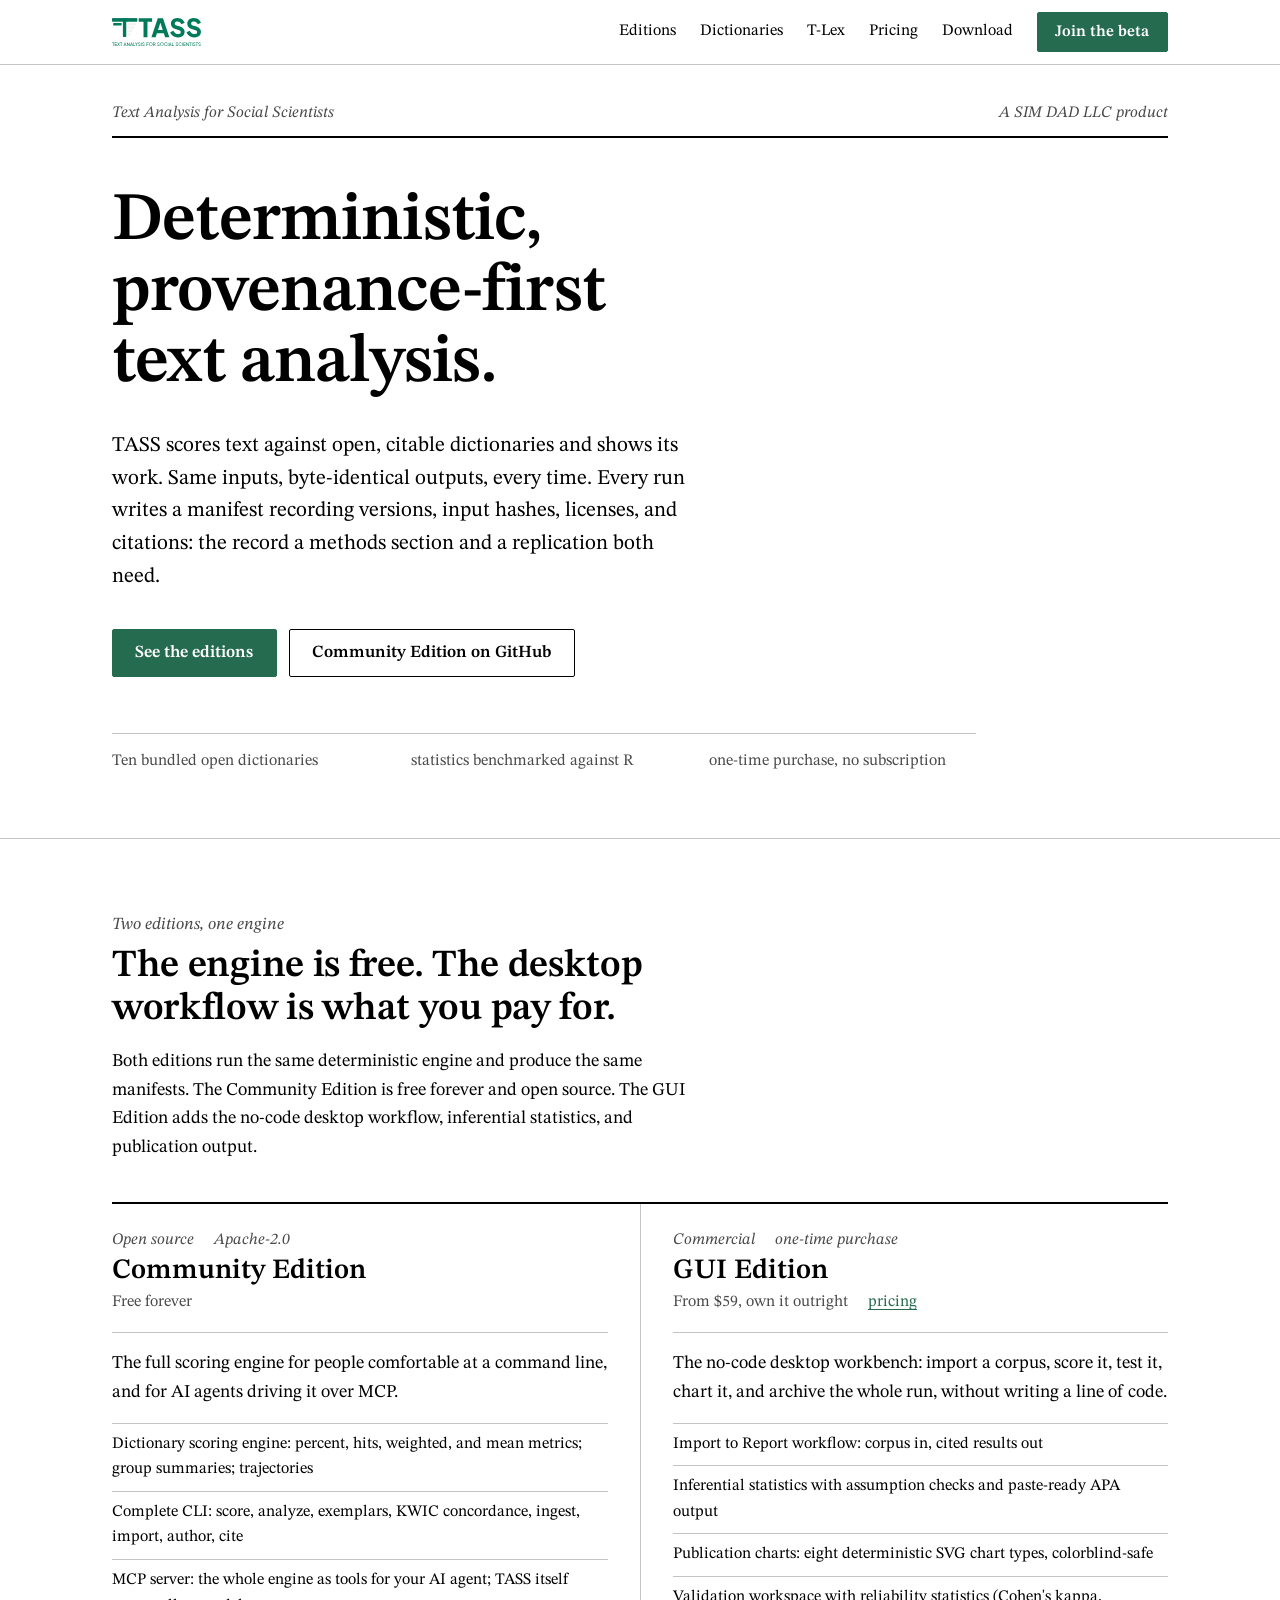
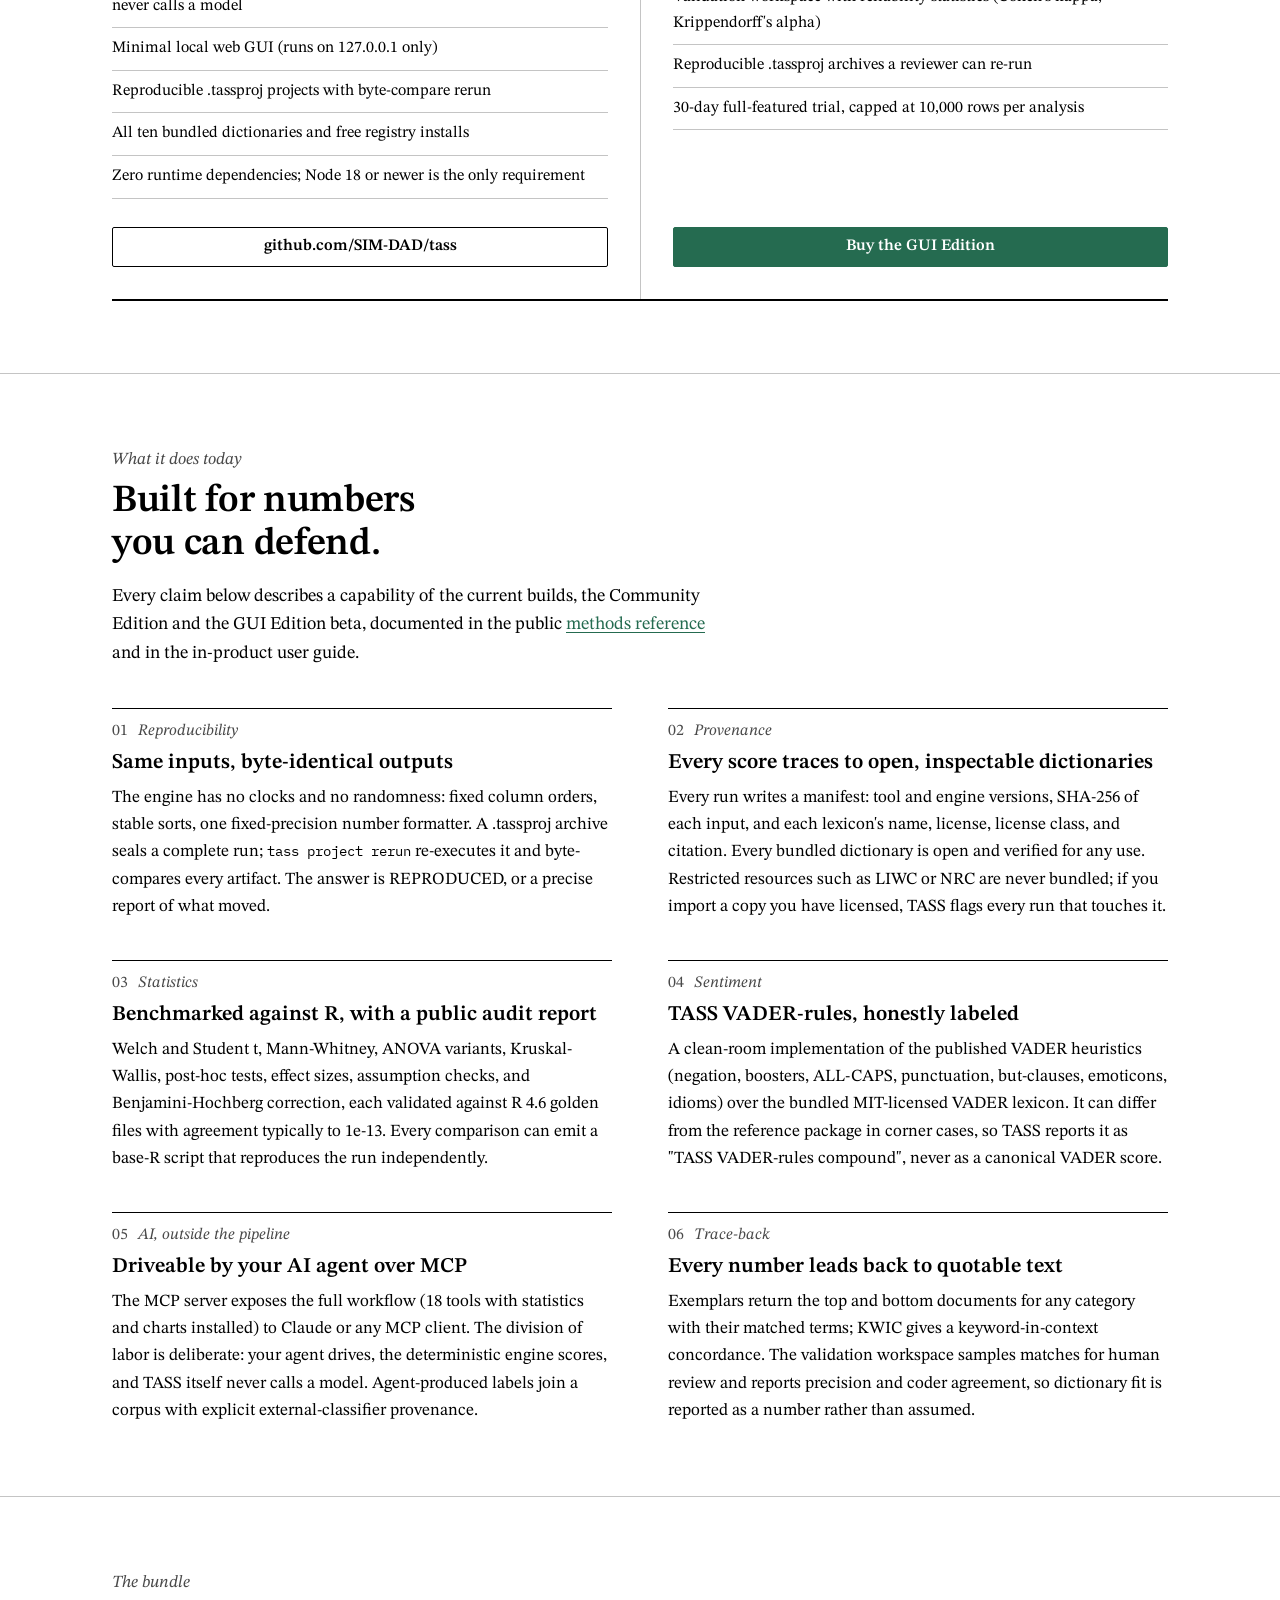
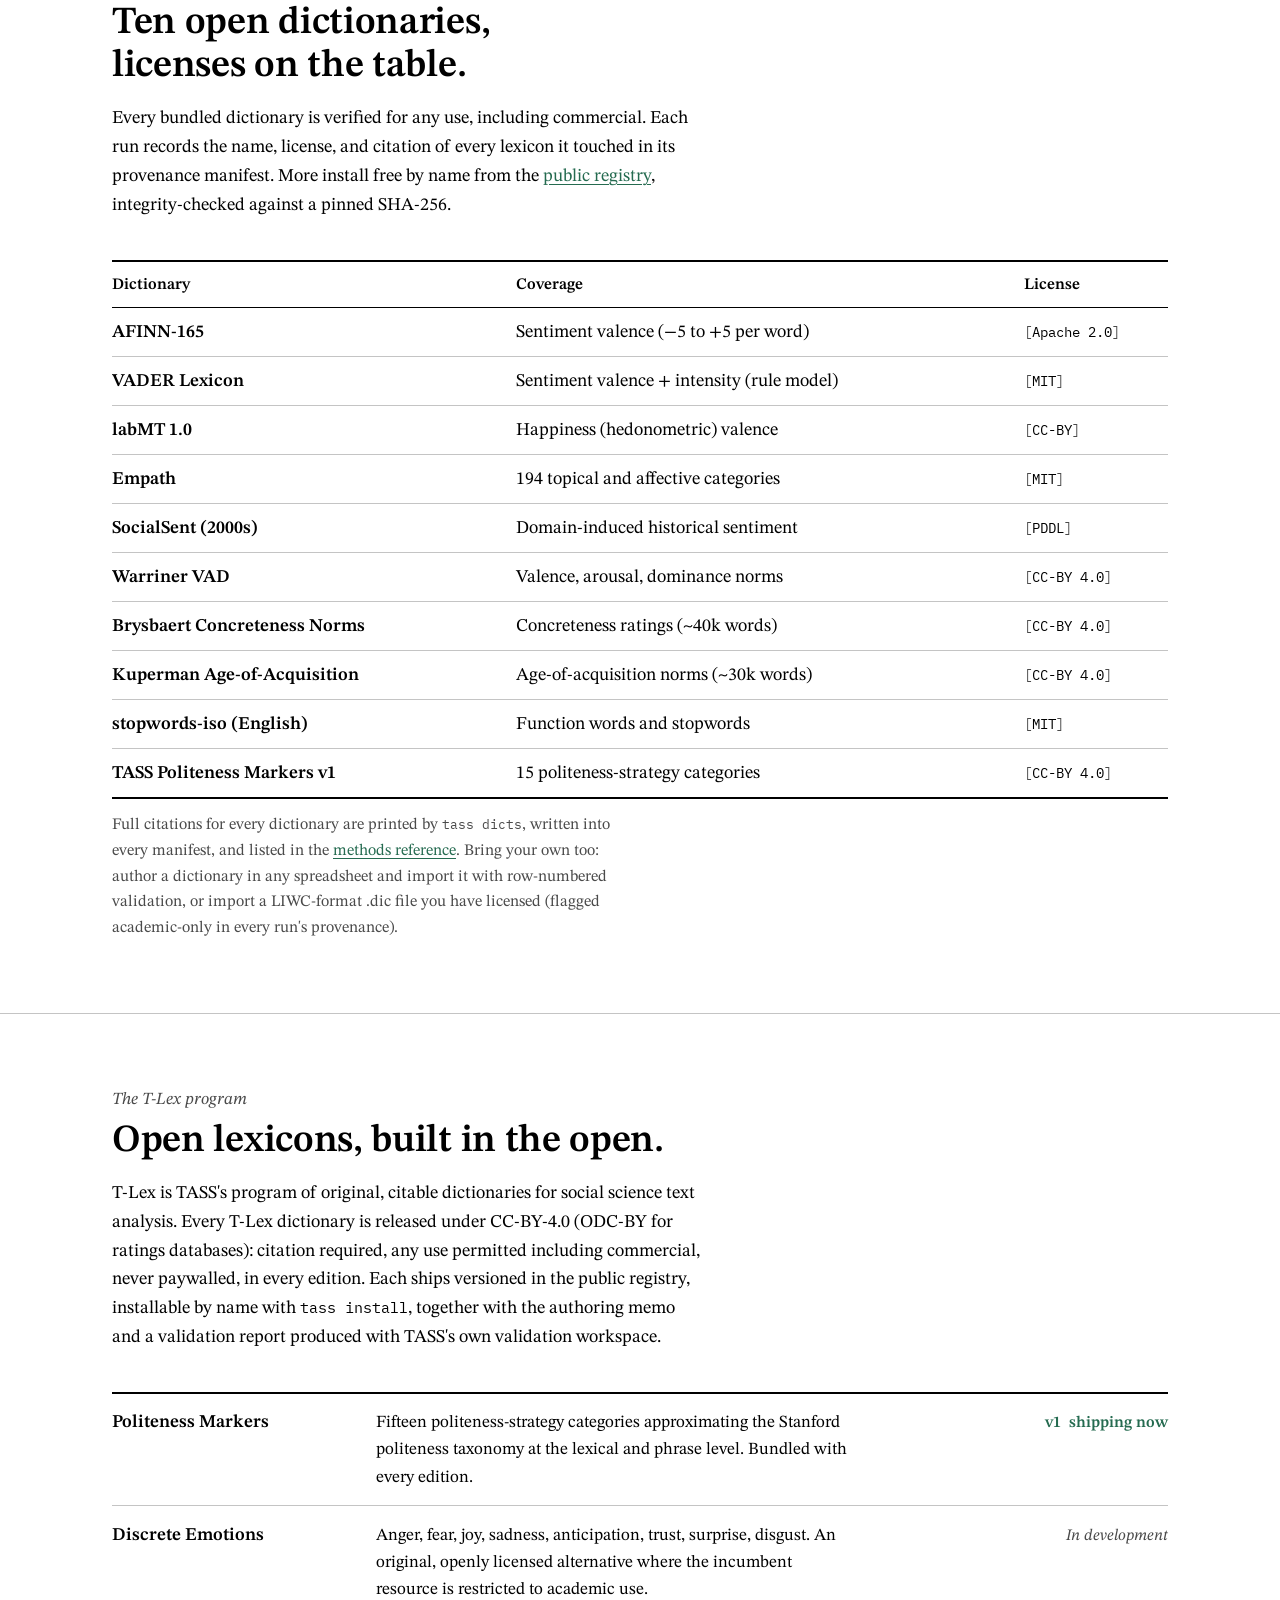
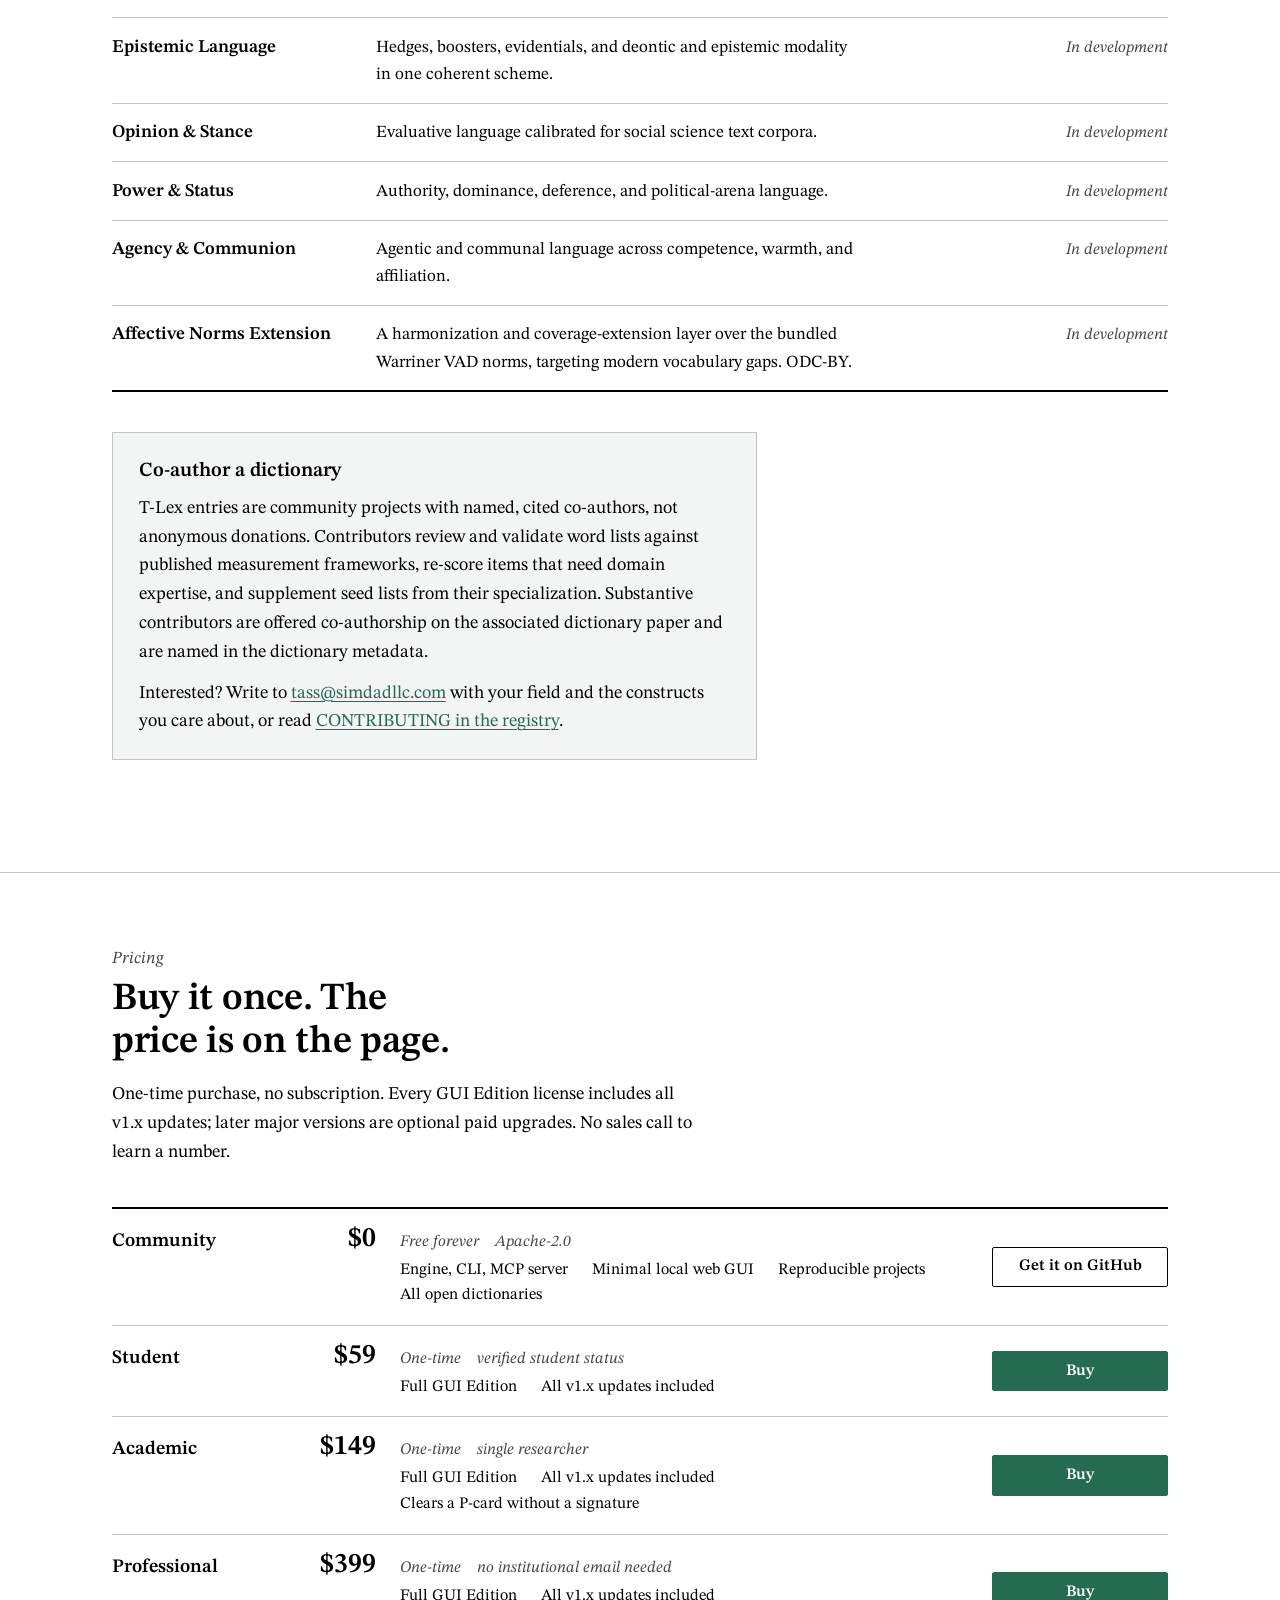
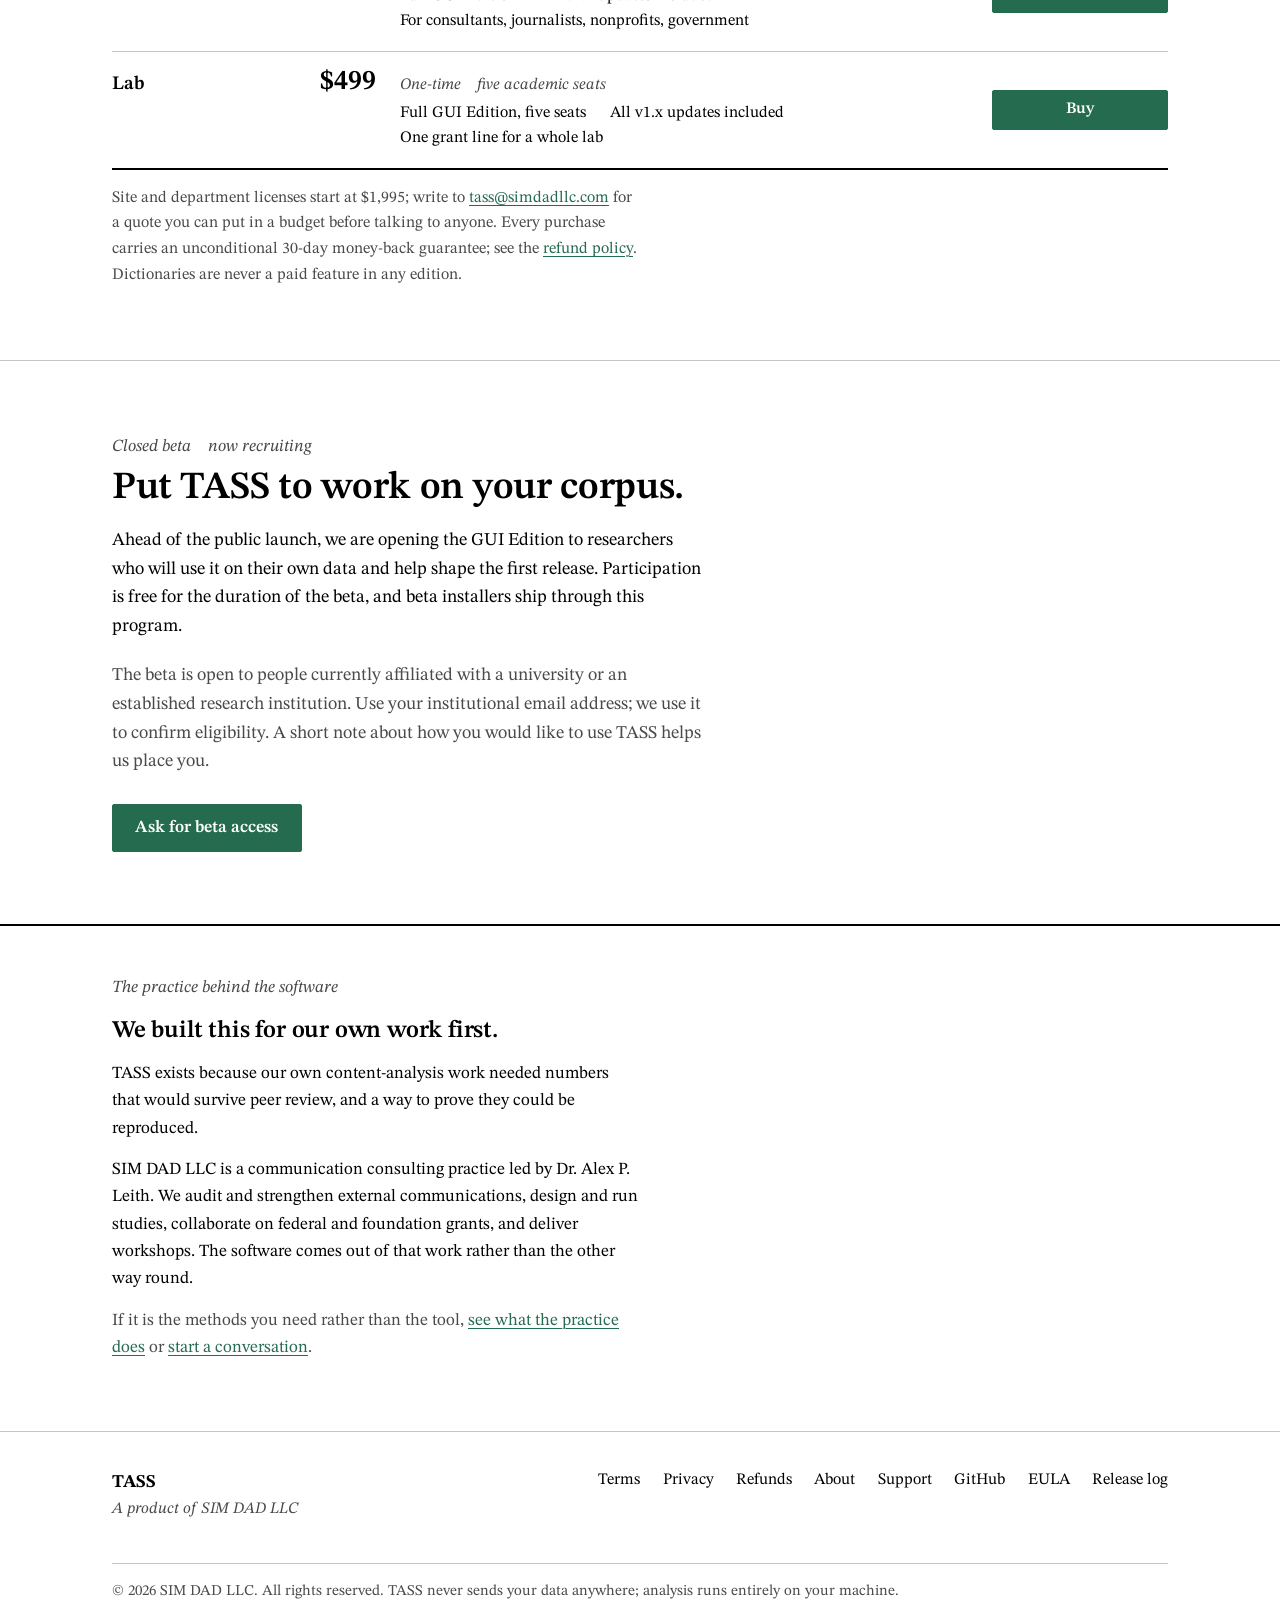
==== commit 7c789265: "Copy audit: beta-build claims, activation wording, desktop-only subscription claim Co-Authored-By: C" ====
--- a/index.html
+++ b/index.html
@@ -6,8 +6,9 @@
   <title>TASS · Deterministic text analysis for social scientists</title>
   <meta name="description" content="TASS is deterministic, provenance-first dictionary text analysis for social scientists. Free open-source Community Edition; buy-once GUI Edition with R-benchmarked statistics, publication charts, and reproducible projects.">
   <meta name="author" content="SIM DAD LLC">
-  <meta name="theme-color" content="#009E73">
-  <link rel="icon" type="image/svg+xml" href="/img/logo.svg">
+  <meta name="theme-color" content="#FFFFFF" media="(prefers-color-scheme: light)">
+  <meta name="theme-color" content="#141414" media="(prefers-color-scheme: dark)">
+  <link rel="icon" type="image/svg+xml" href="/img/favicon.svg">
   <link rel="canonical" href="https://usetass.app/">
   <meta property="og:title" content="TASS · Deterministic text analysis for social scientists">
   <meta property="og:description" content="Dictionary-based text analysis with open lexicons, provenance manifests, R-benchmarked statistics, and reproducible projects. Free Community Edition; buy-once GUI Edition.">
@@ -116,9 +117,9 @@
   <!-- WHAT SHIPS -->
   <section class="section section-alt" aria-labelledby="features-h">
     <div class="container">
-      <span class="eyebrow">What ships today</span>
+      <span class="eyebrow">What it does today</span>
       <h2 id="features-h">Built for numbers you can defend.</h2>
-      <p class="section-sub">Every claim below describes a shipping capability, documented in the public <a href="https://github.com/SIM-DAD/tass/blob/main/docs/METHODS.md">methods reference</a> and in the in-product user guide.</p>
+      <p class="section-sub">Every claim below describes a capability of the current builds, the Community Edition and the GUI Edition beta, documented in the public <a href="https://github.com/SIM-DAD/tass/blob/main/docs/METHODS.md">methods reference</a> and in the in-product user guide.</p>
 
       <div class="features-grid">
         <div class="feature-cell">
@@ -331,8 +332,8 @@
       <p class="practice-eyebrow">The practice behind the software</p>
       <h2 id="practice-h">We built this for our own work first.</h2>
       <p>TASS exists because our own content-analysis work needed numbers that would survive peer review, and a way to prove they could be reproduced.</p>
-      <p>SIM DAD LLC is a communication consulting practice led by Dr. Alex P. Leith,
-         Associate Professor at SIUE. We audit and strengthen external communications,
+      <p>SIM DAD LLC is a communication consulting practice led by Dr. Alex P. Leith.
+         We audit and strengthen external communications,
          design and run studies, collaborate on federal and foundation grants, and
          deliver workshops. The software comes out of that work rather than the other
          way round.</p>
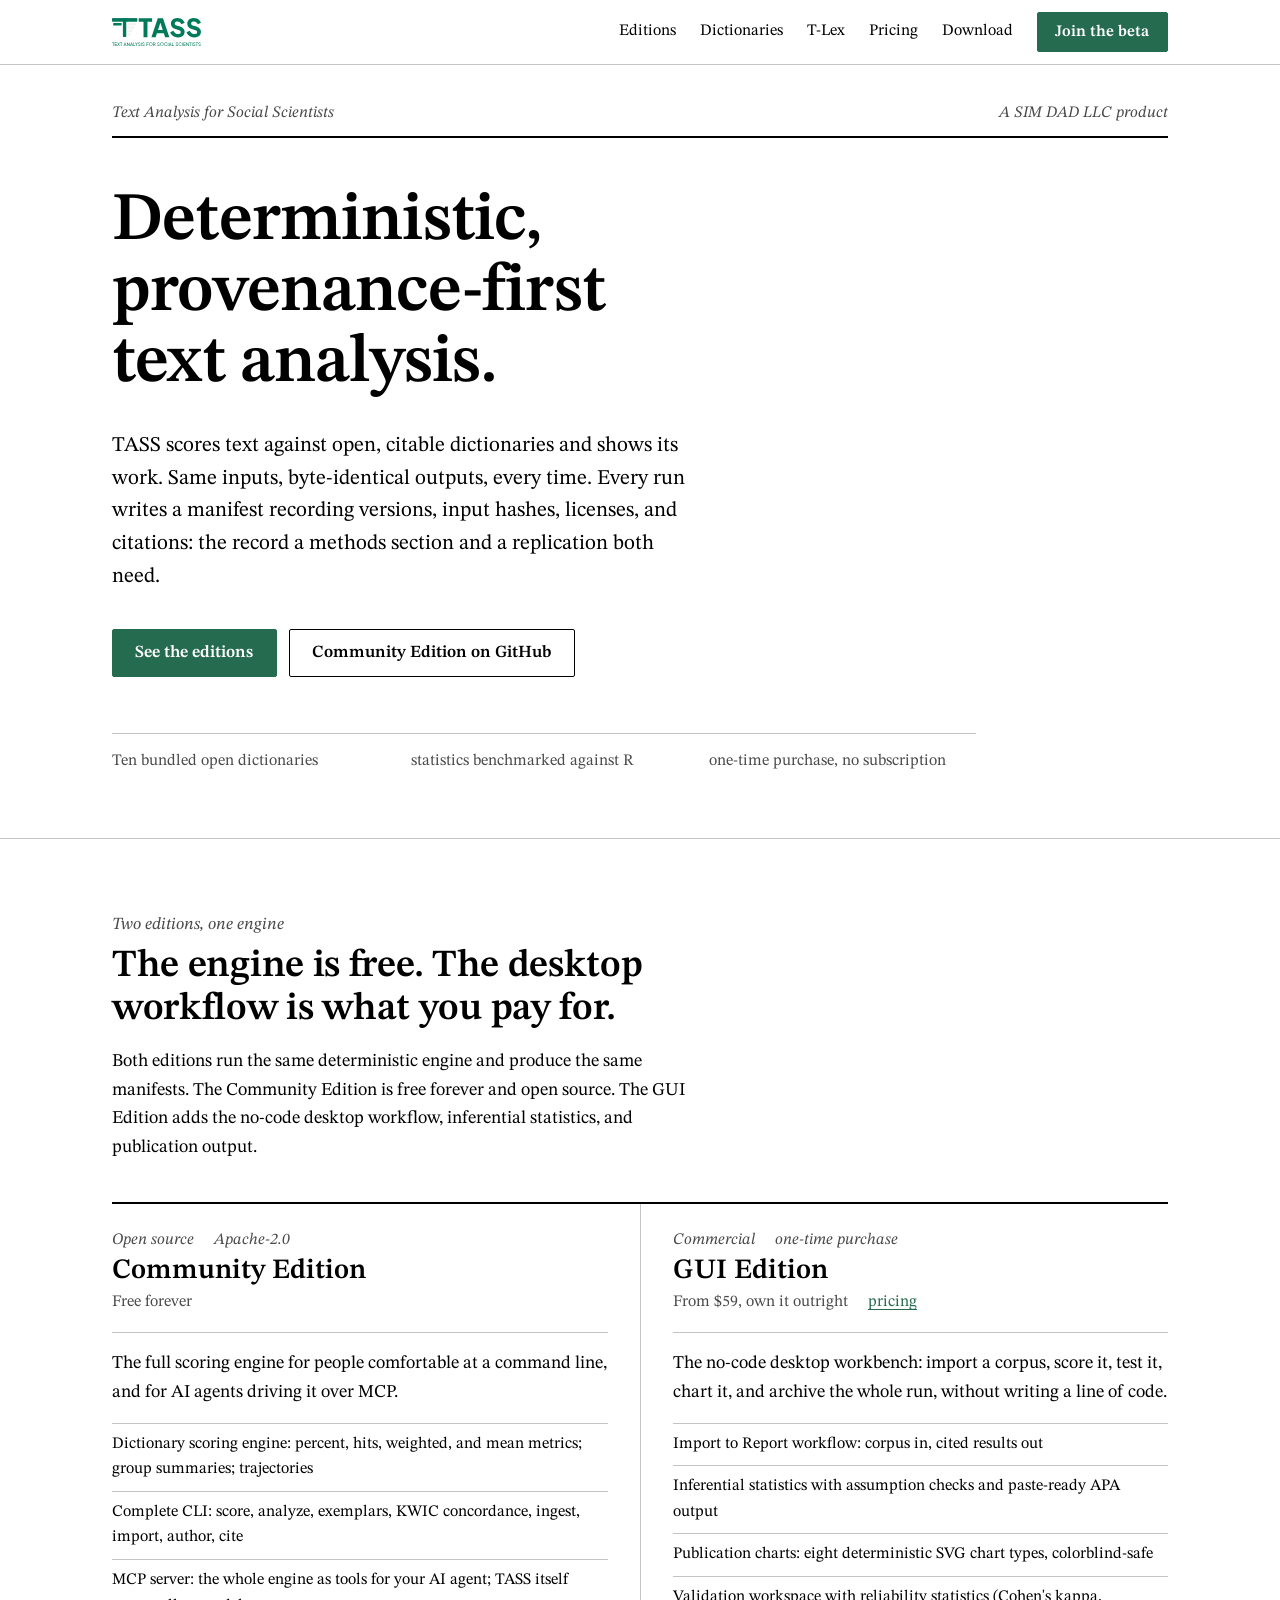
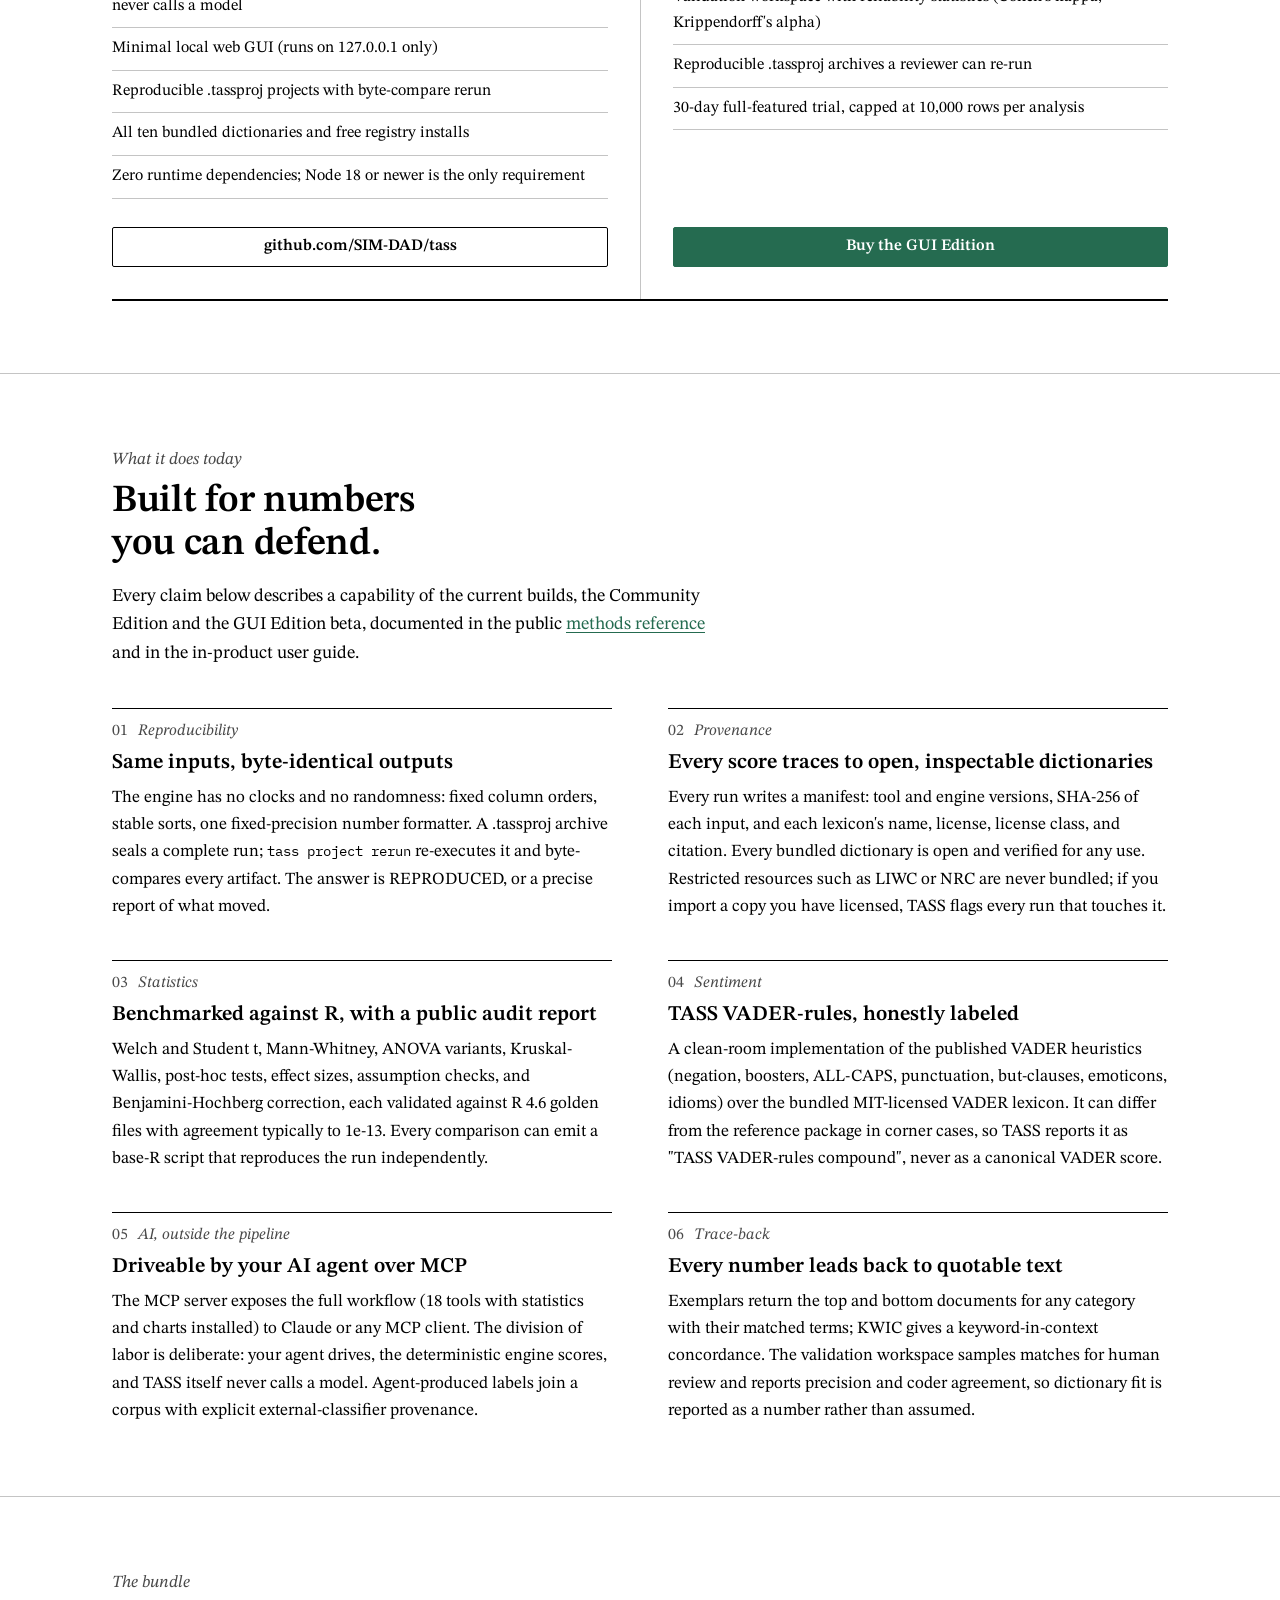
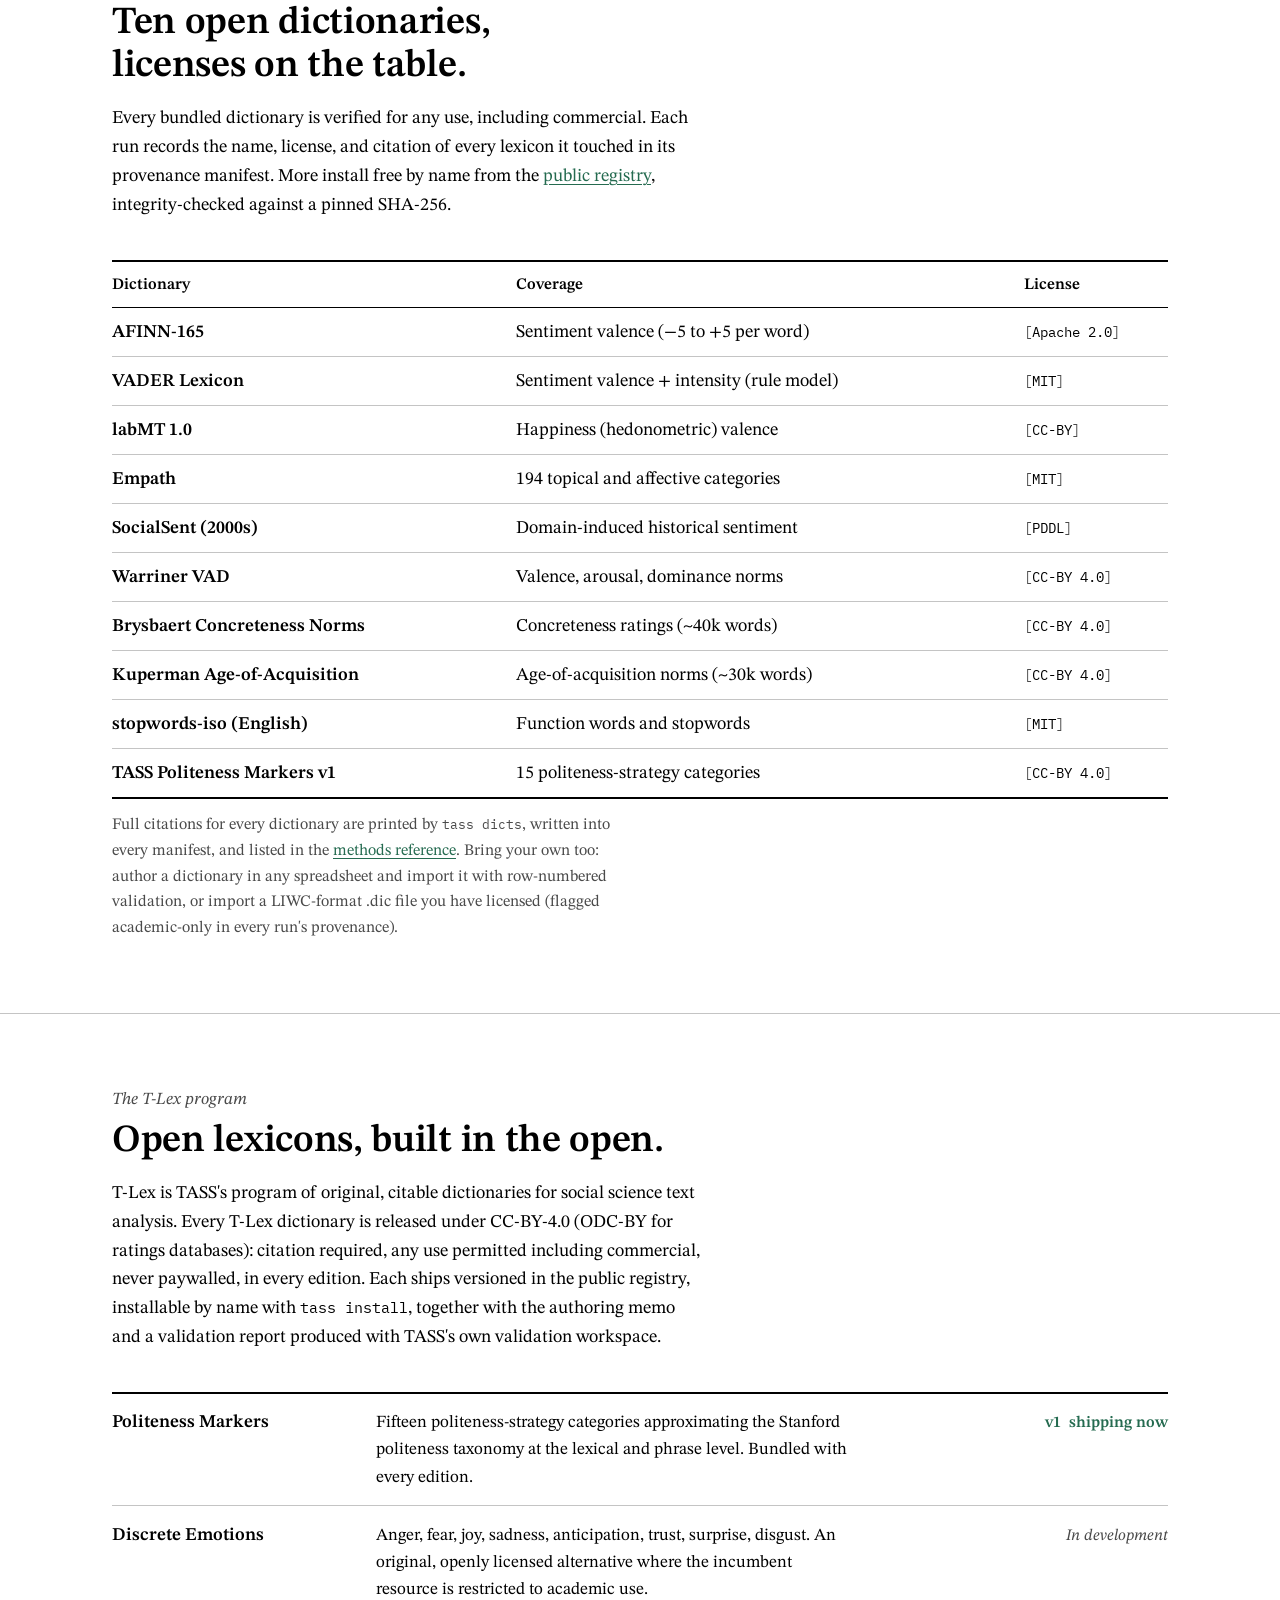
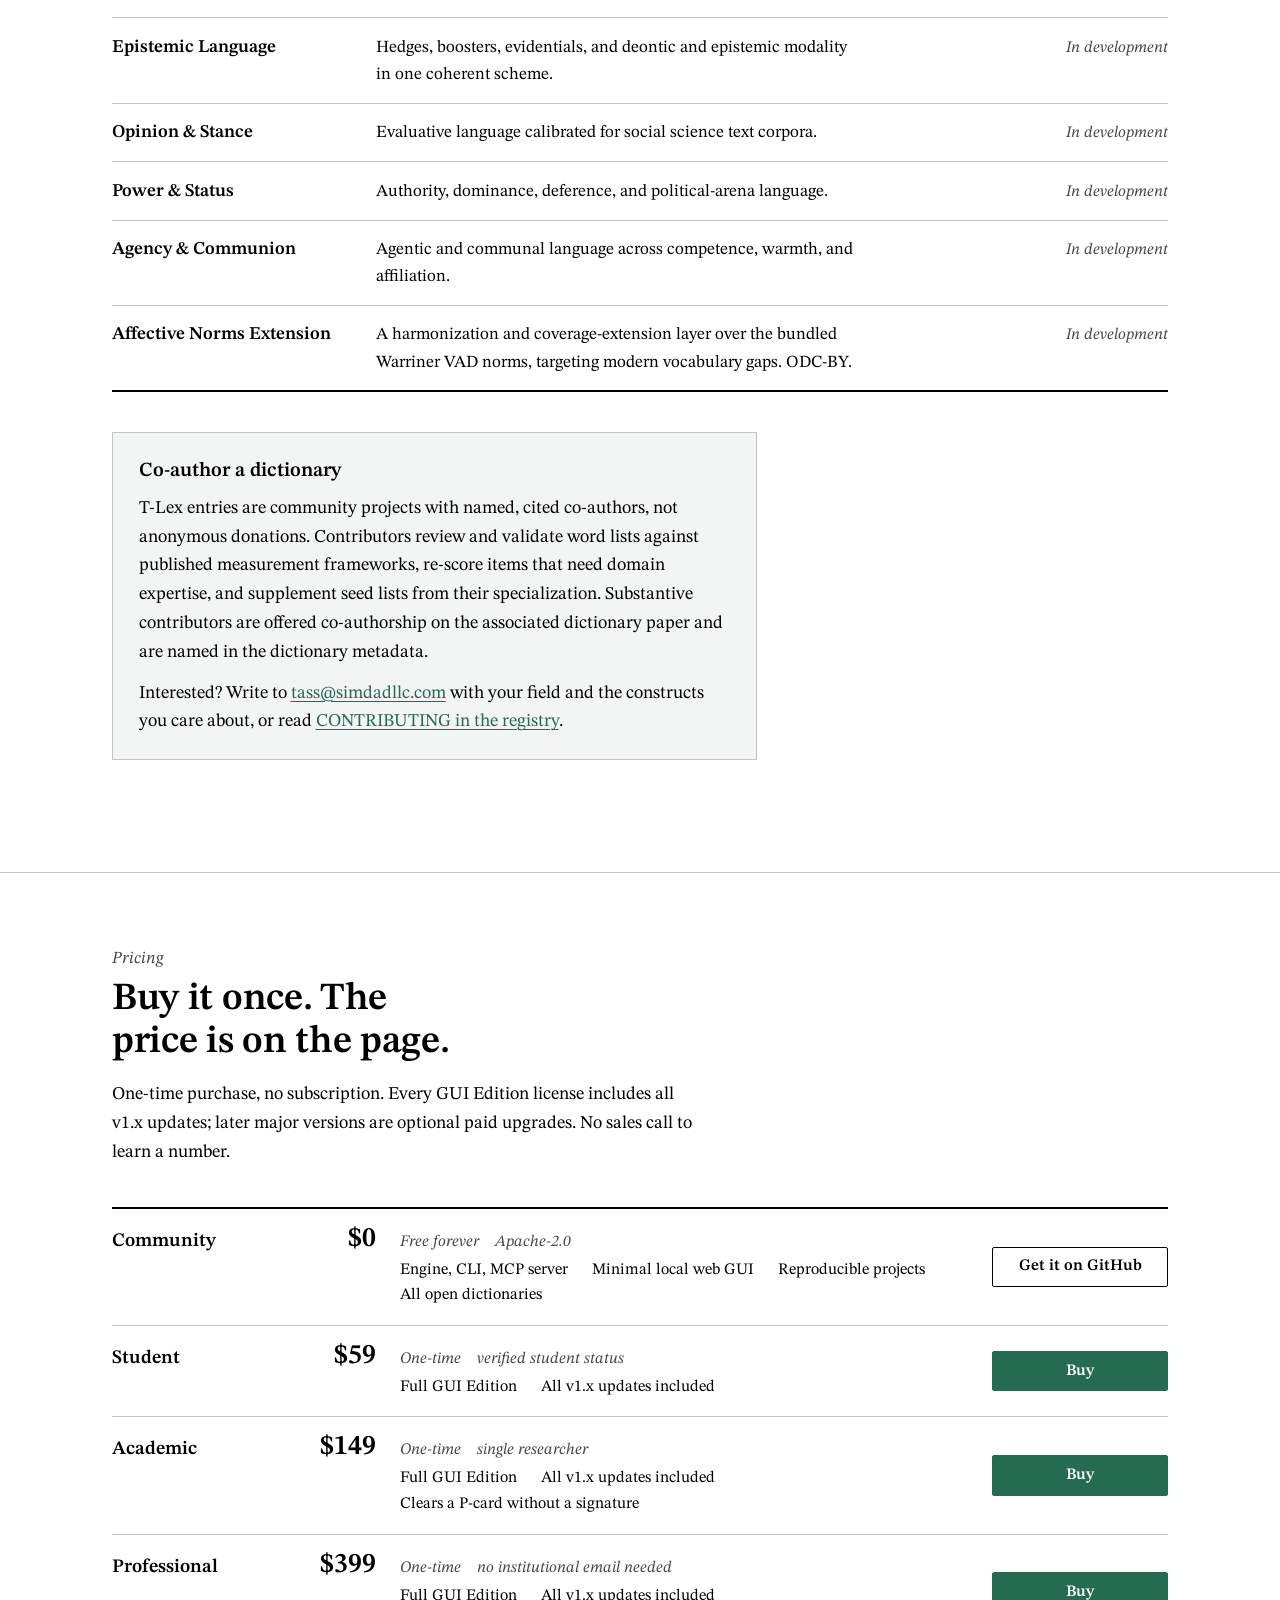
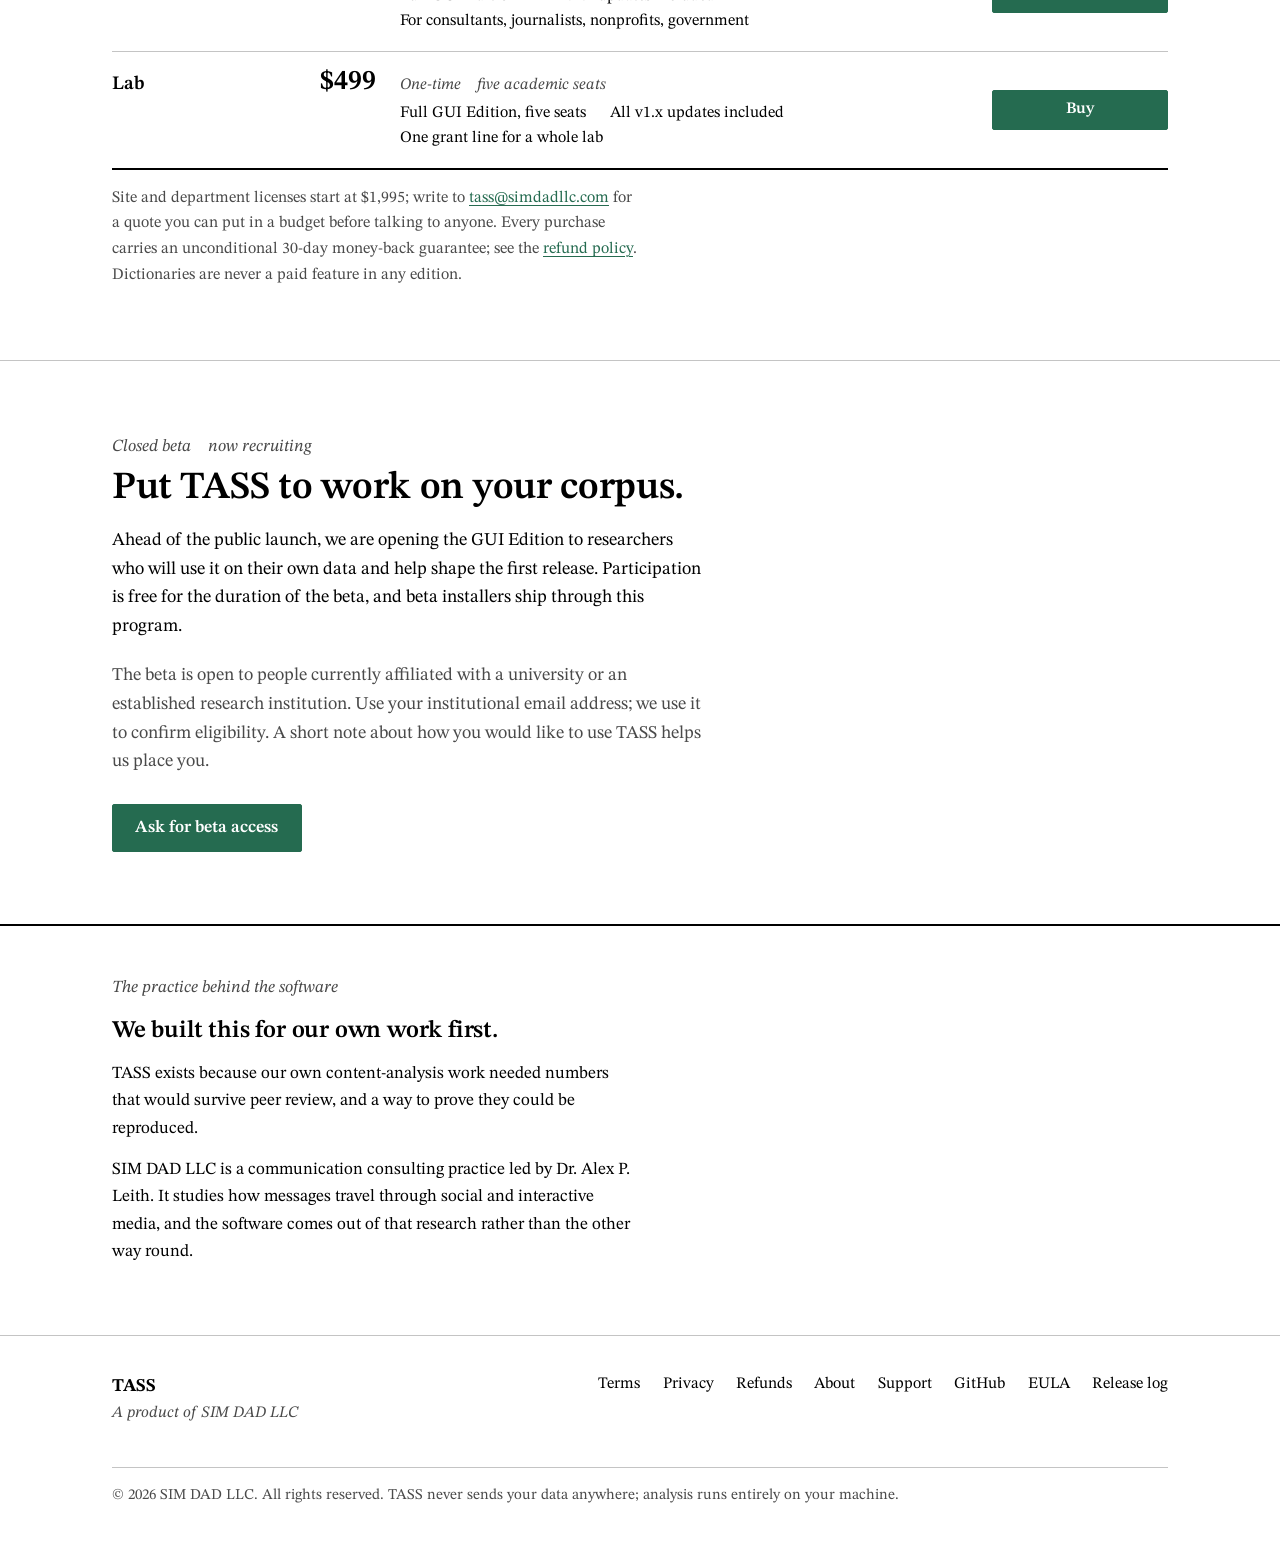
==== commit 311c2226: "Owner answers: consulting described without an offer; license re-check described on the EULA, privac" ====
--- a/index.html
+++ b/index.html
@@ -333,15 +333,8 @@
       <h2 id="practice-h">We built this for our own work first.</h2>
       <p>TASS exists because our own content-analysis work needed numbers that would survive peer review, and a way to prove they could be reproduced.</p>
       <p>SIM DAD LLC is a communication consulting practice led by Dr. Alex P. Leith.
-         We audit and strengthen external communications,
-         design and run studies, collaborate on federal and foundation grants, and
-         deliver workshops. The software comes out of that work rather than the other
-         way round.</p>
-      <p class="practice-cta">
-        If it is the methods you need rather than the tool,
-        <a href="https://simdadllc.com#services">see what the practice does</a>
-        or <a href="mailto:hello@simdadllc.com">start a conversation</a>.
-      </p>
+         It studies how messages travel through social and interactive media,
+         and the software comes out of that research rather than the other way round.</p>
     </div>
   </section>
 
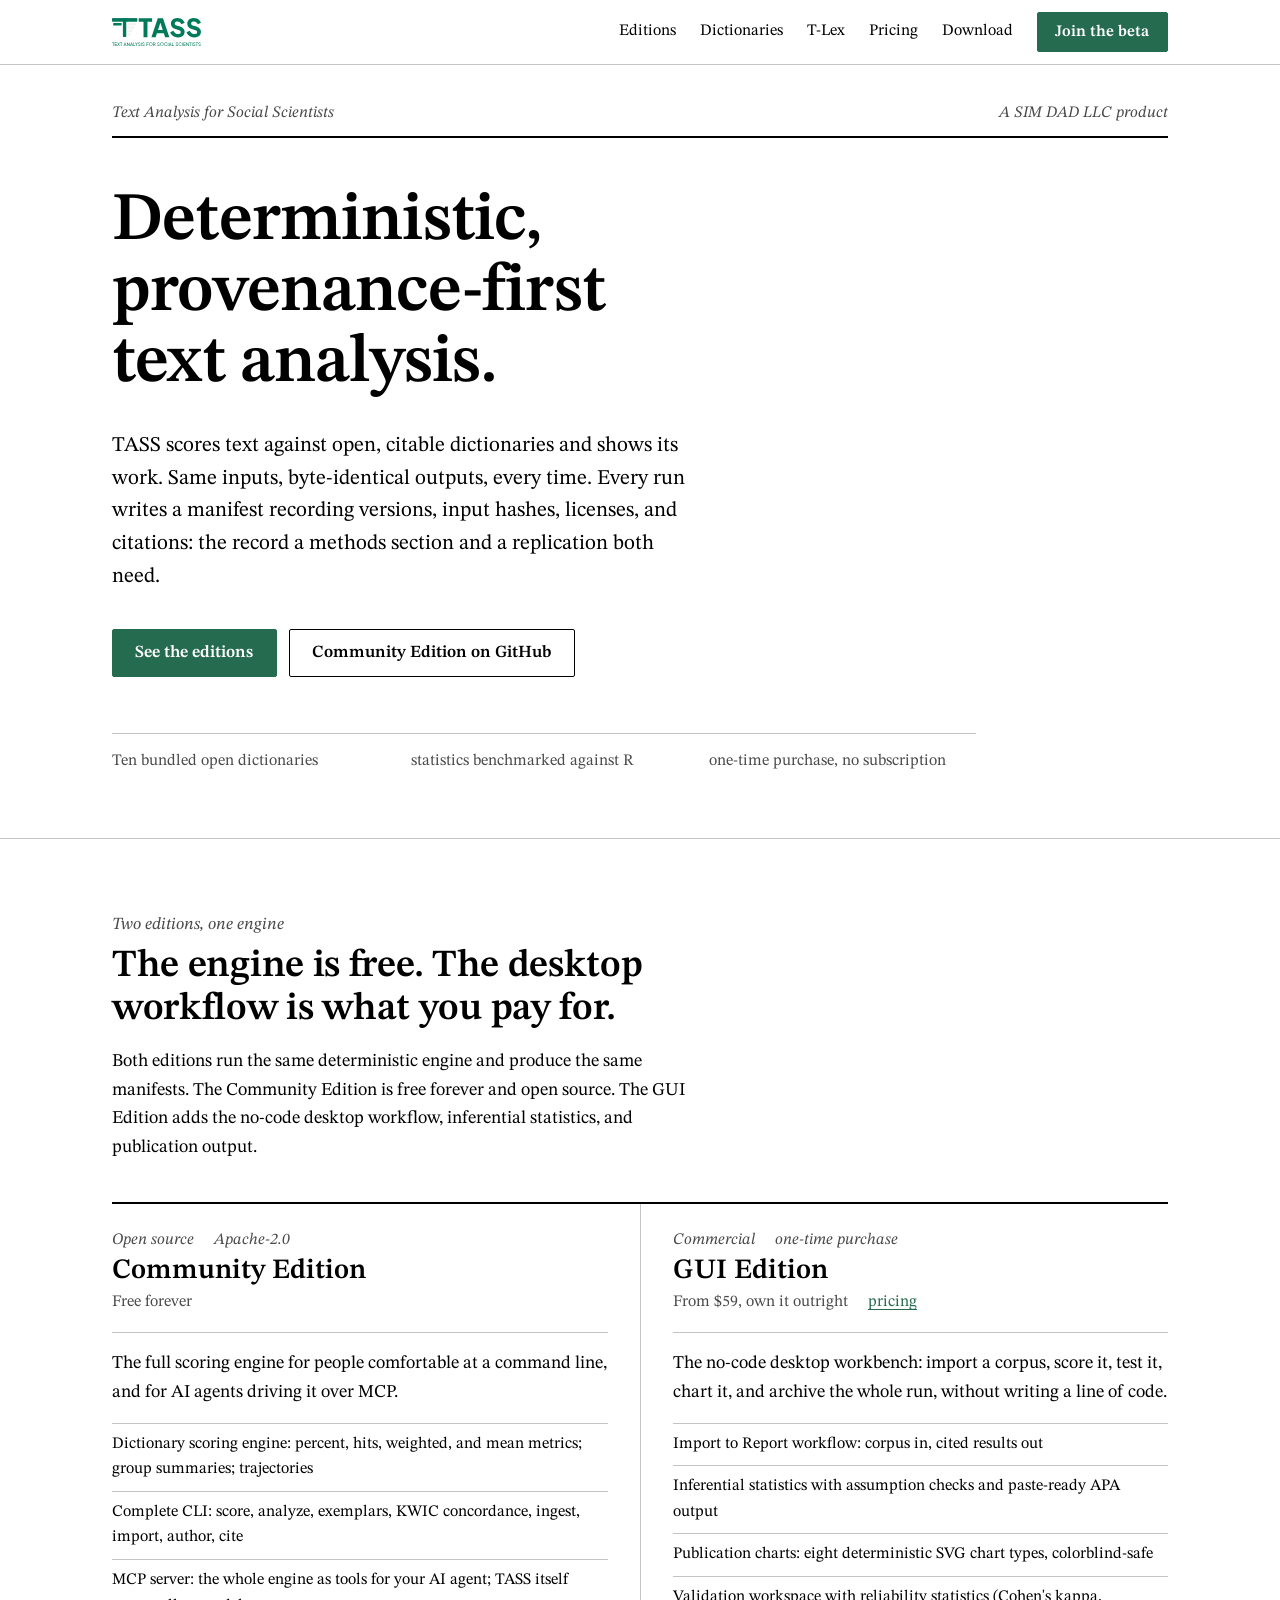
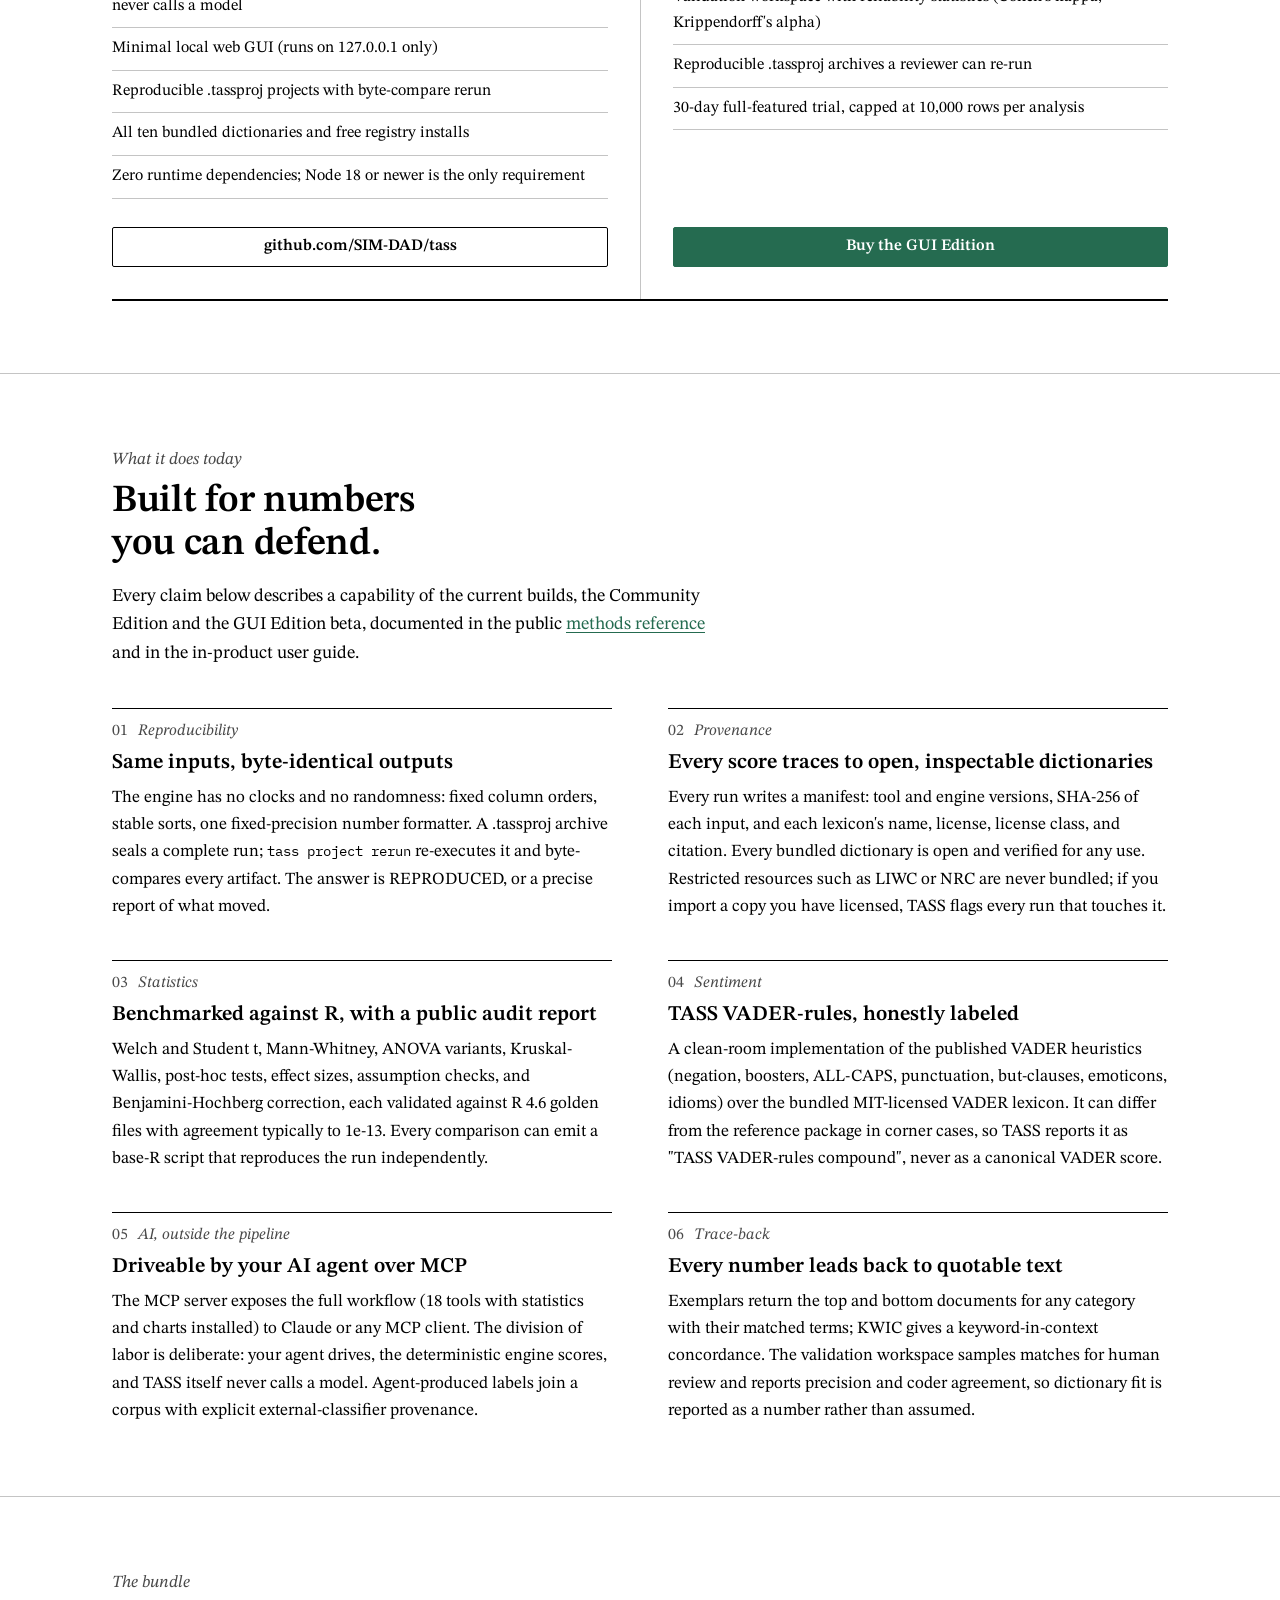
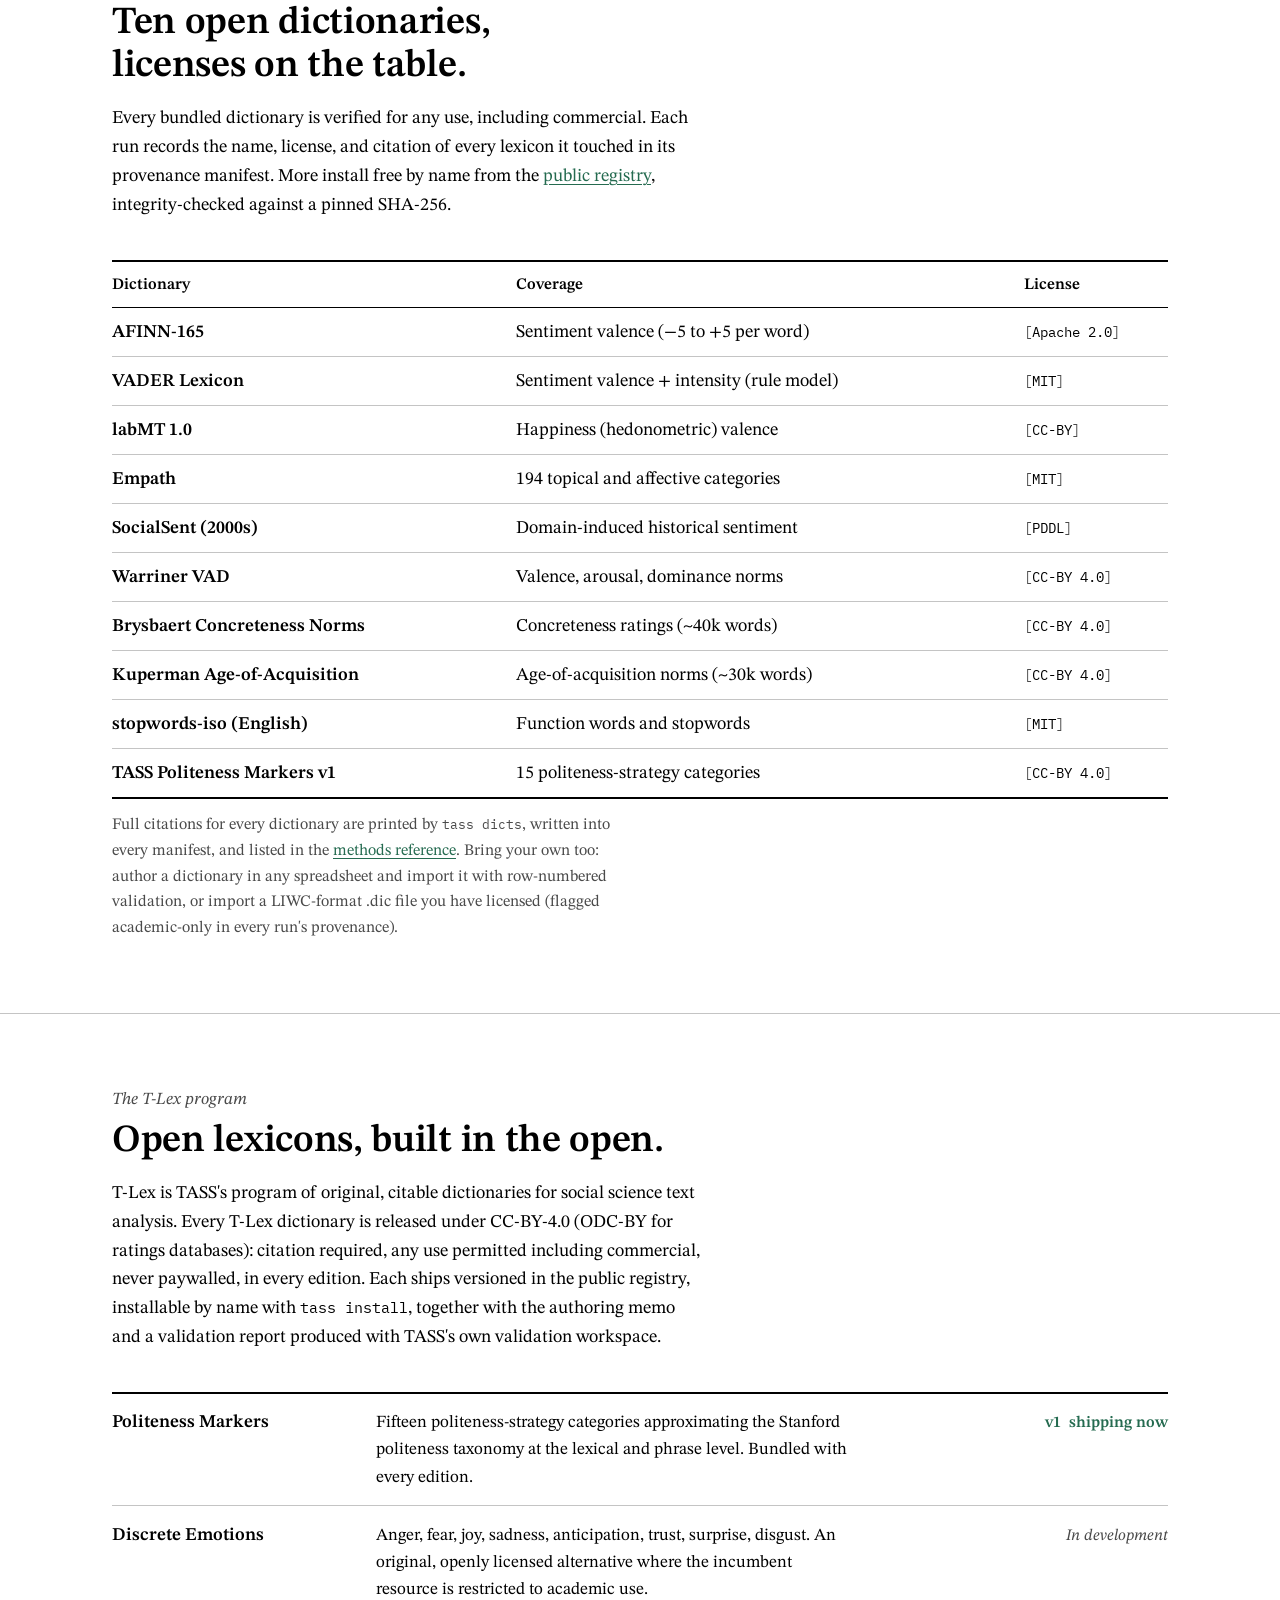
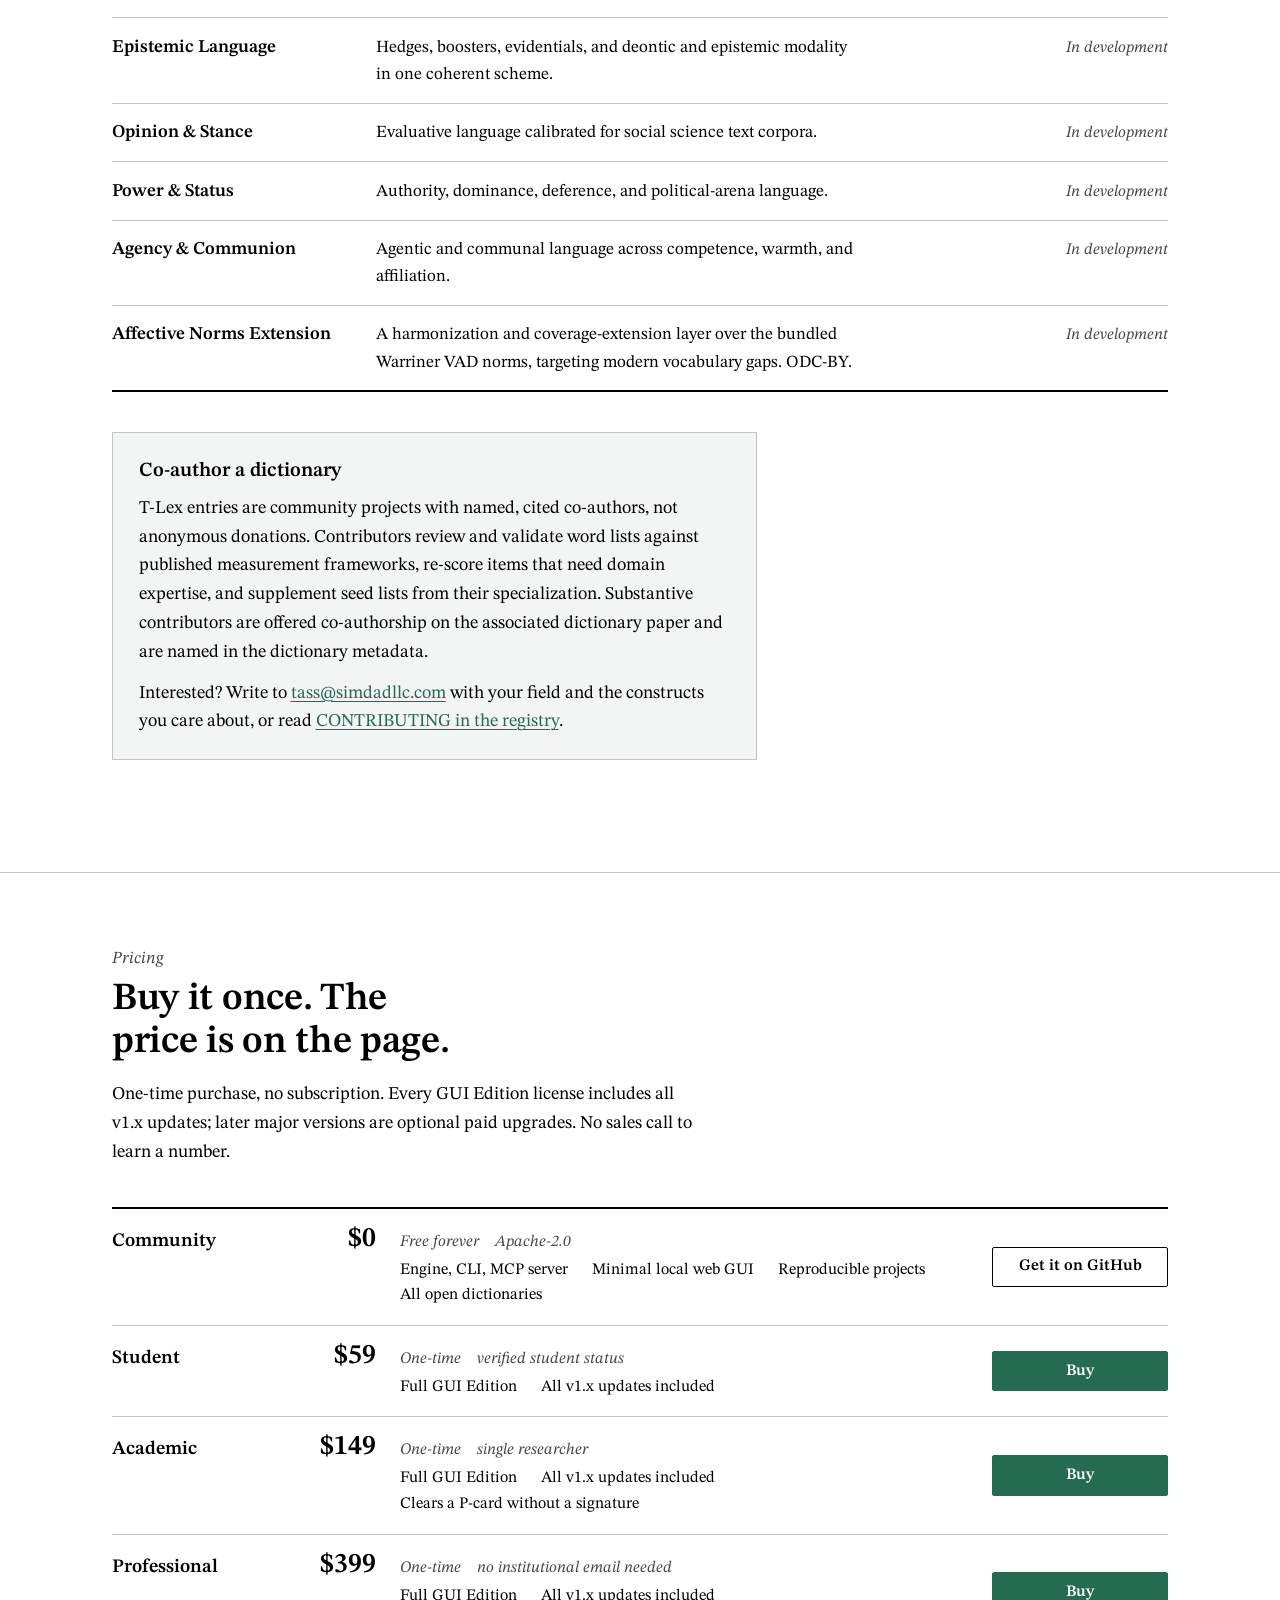
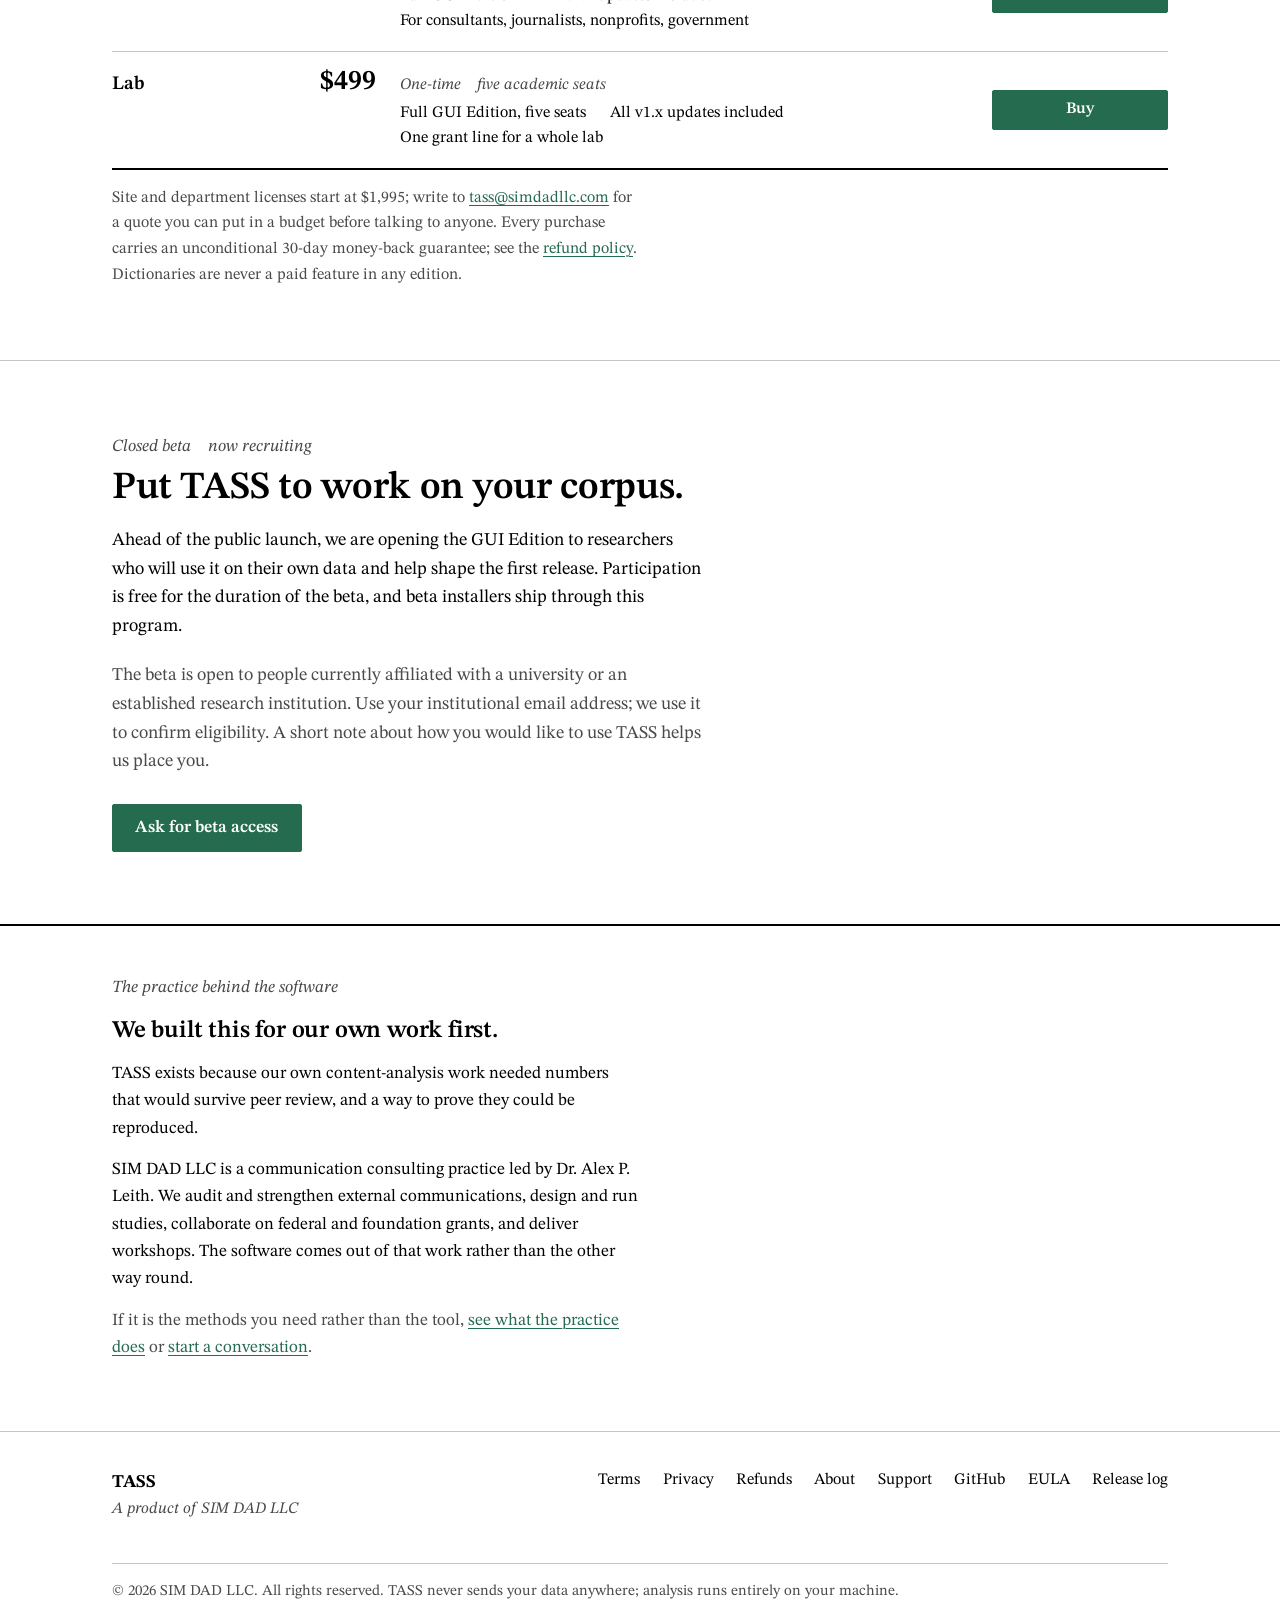
==== commit 3031017c: "Merge pull request #4 from SIM-DAD/copy-audit-2026-10 copy audit 2026 10" ====
--- a/index.html
+++ b/index.html
@@ -333,8 +333,15 @@
       <h2 id="practice-h">We built this for our own work first.</h2>
       <p>TASS exists because our own content-analysis work needed numbers that would survive peer review, and a way to prove they could be reproduced.</p>
       <p>SIM DAD LLC is a communication consulting practice led by Dr. Alex P. Leith.
-         It studies how messages travel through social and interactive media,
-         and the software comes out of that research rather than the other way round.</p>
+         We audit and strengthen external communications,
+         design and run studies, collaborate on federal and foundation grants, and
+         deliver workshops. The software comes out of that work rather than the other
+         way round.</p>
+      <p class="practice-cta">
+        If it is the methods you need rather than the tool,
+        <a href="https://simdadllc.com#services">see what the practice does</a>
+        or <a href="mailto:hello@simdadllc.com">start a conversation</a>.
+      </p>
     </div>
   </section>
 
